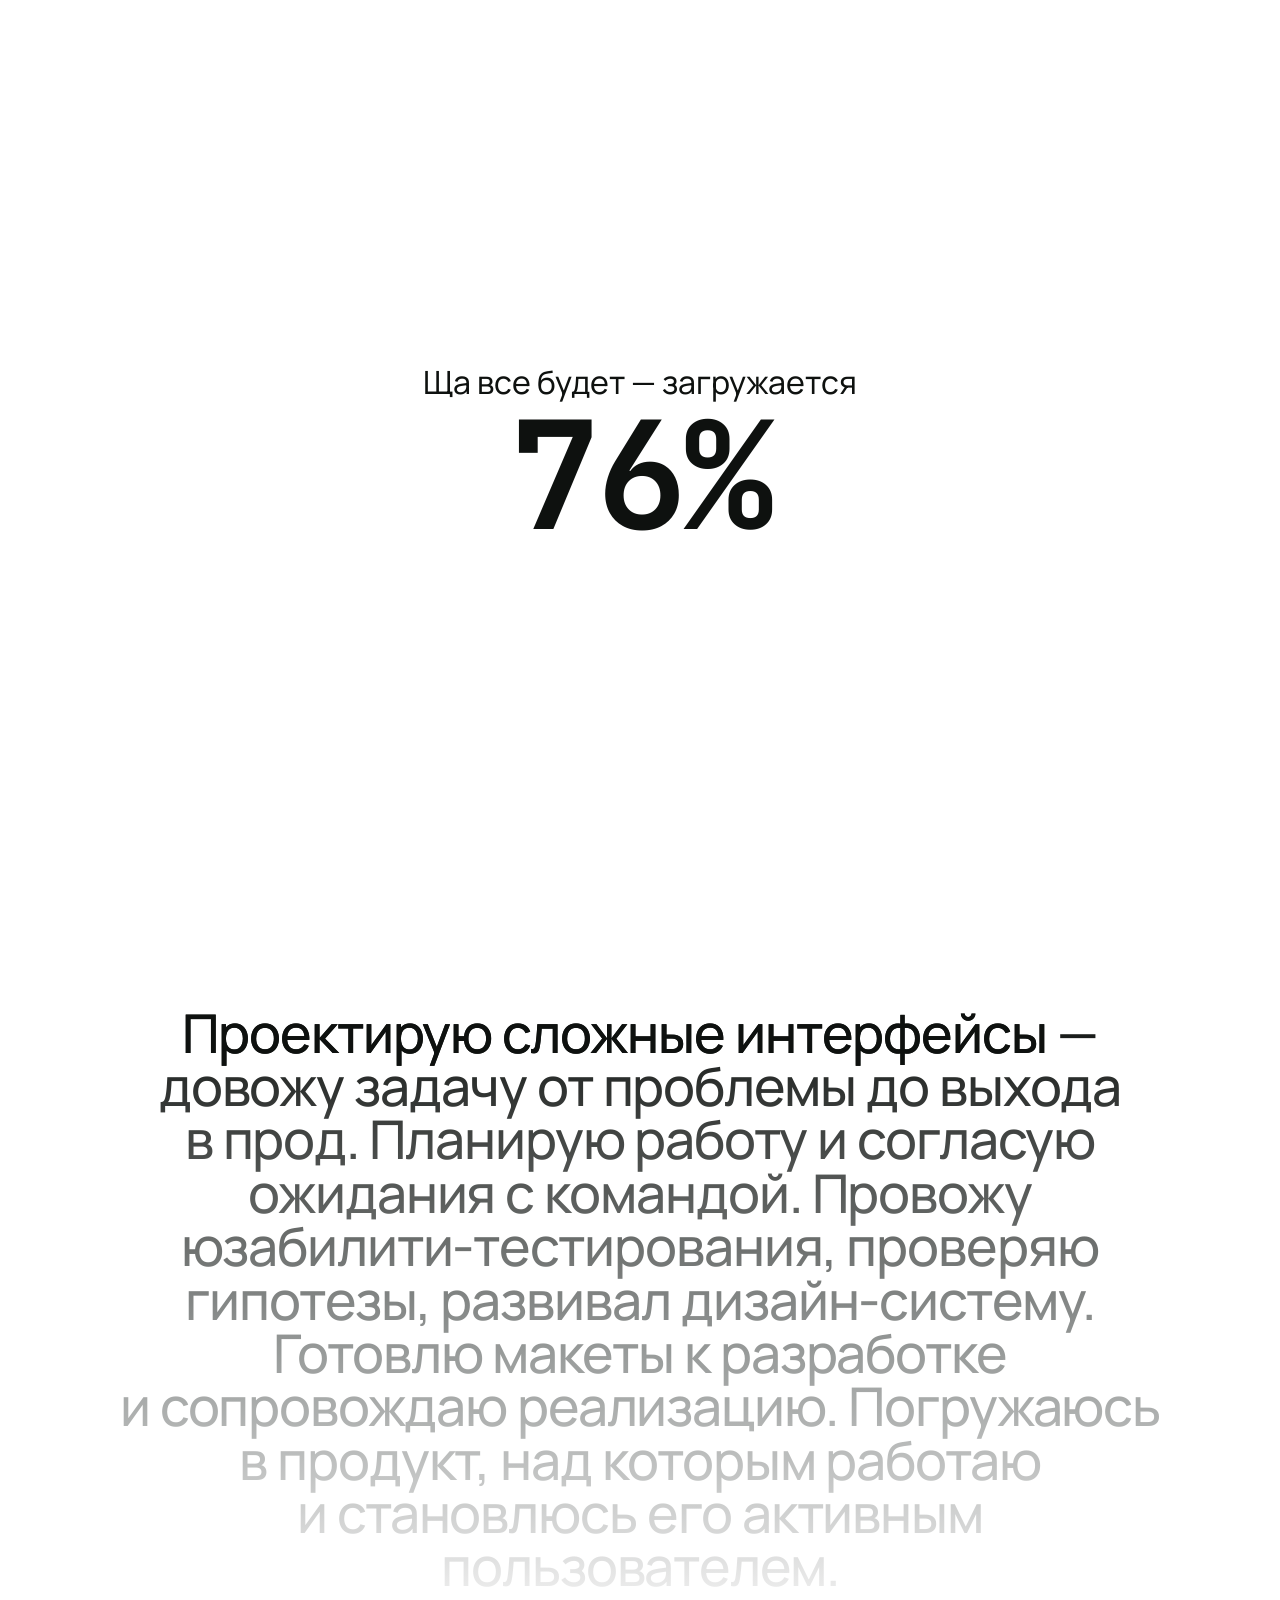
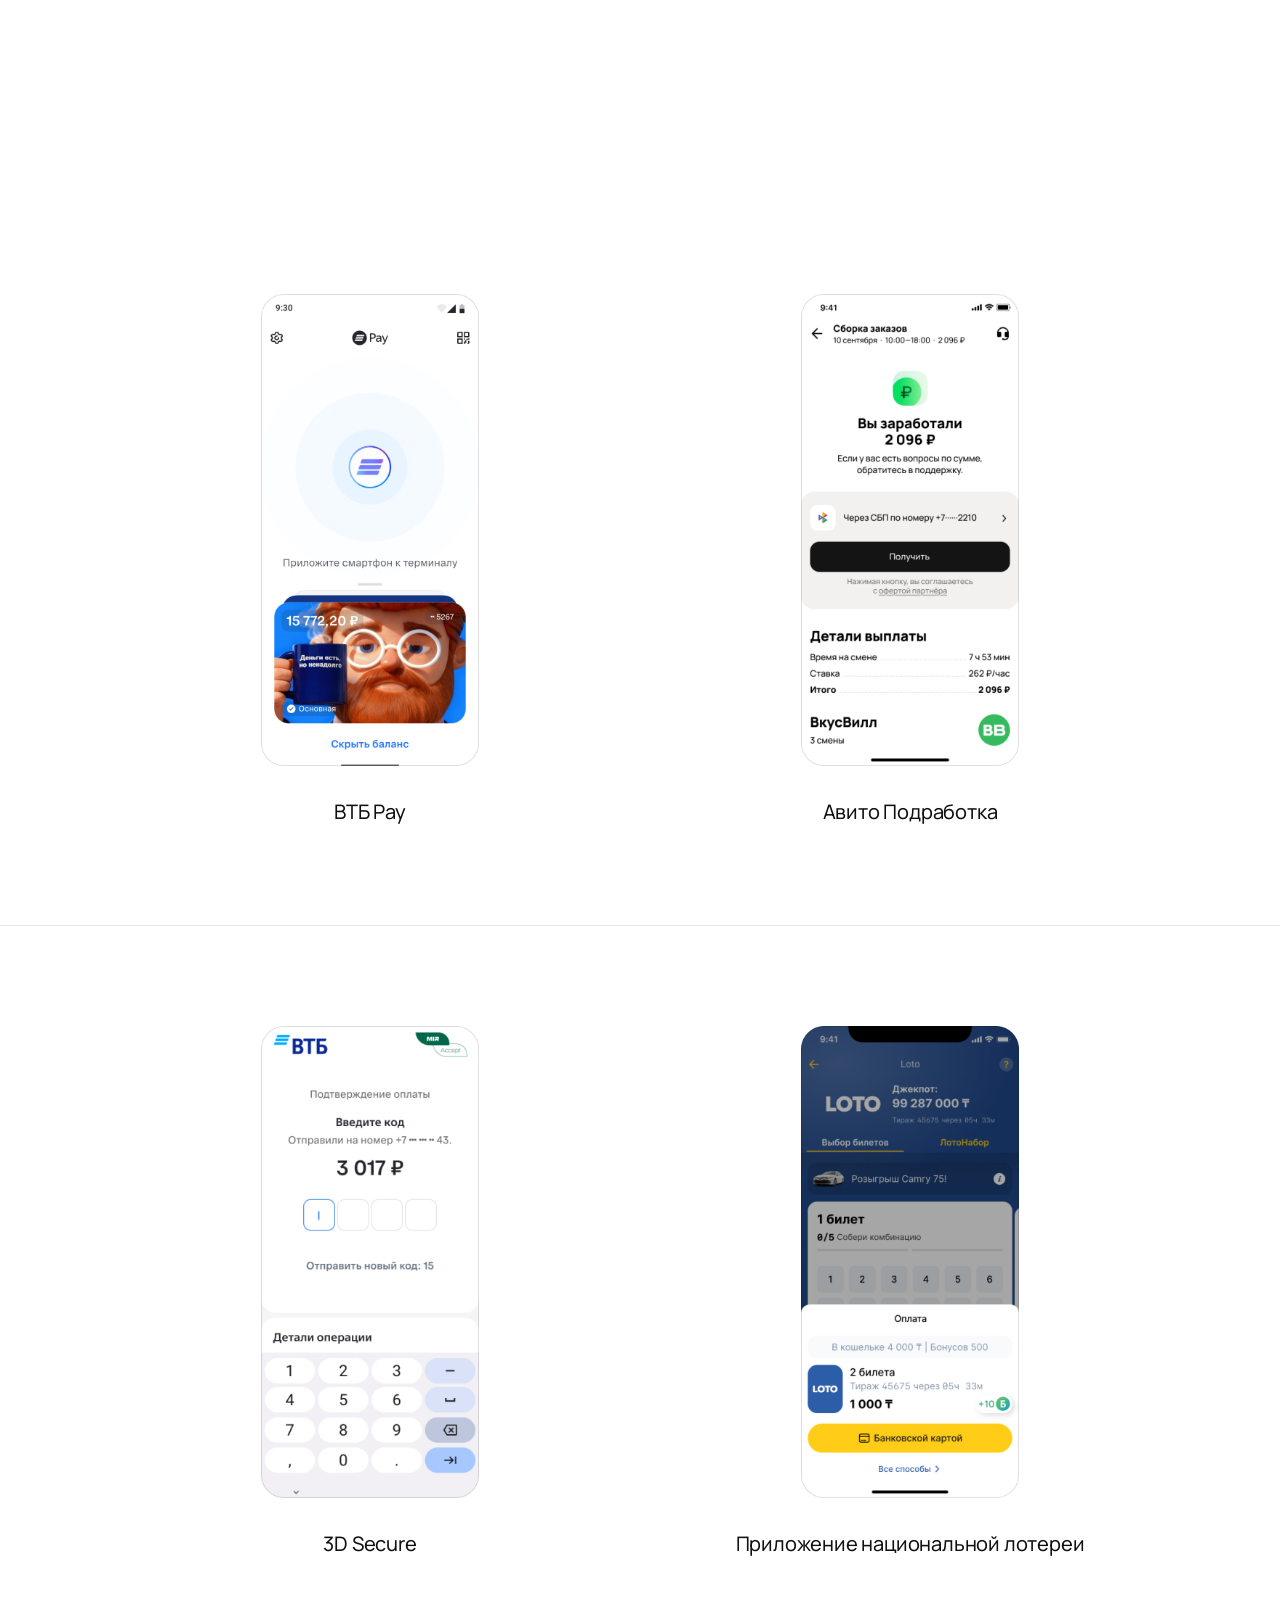
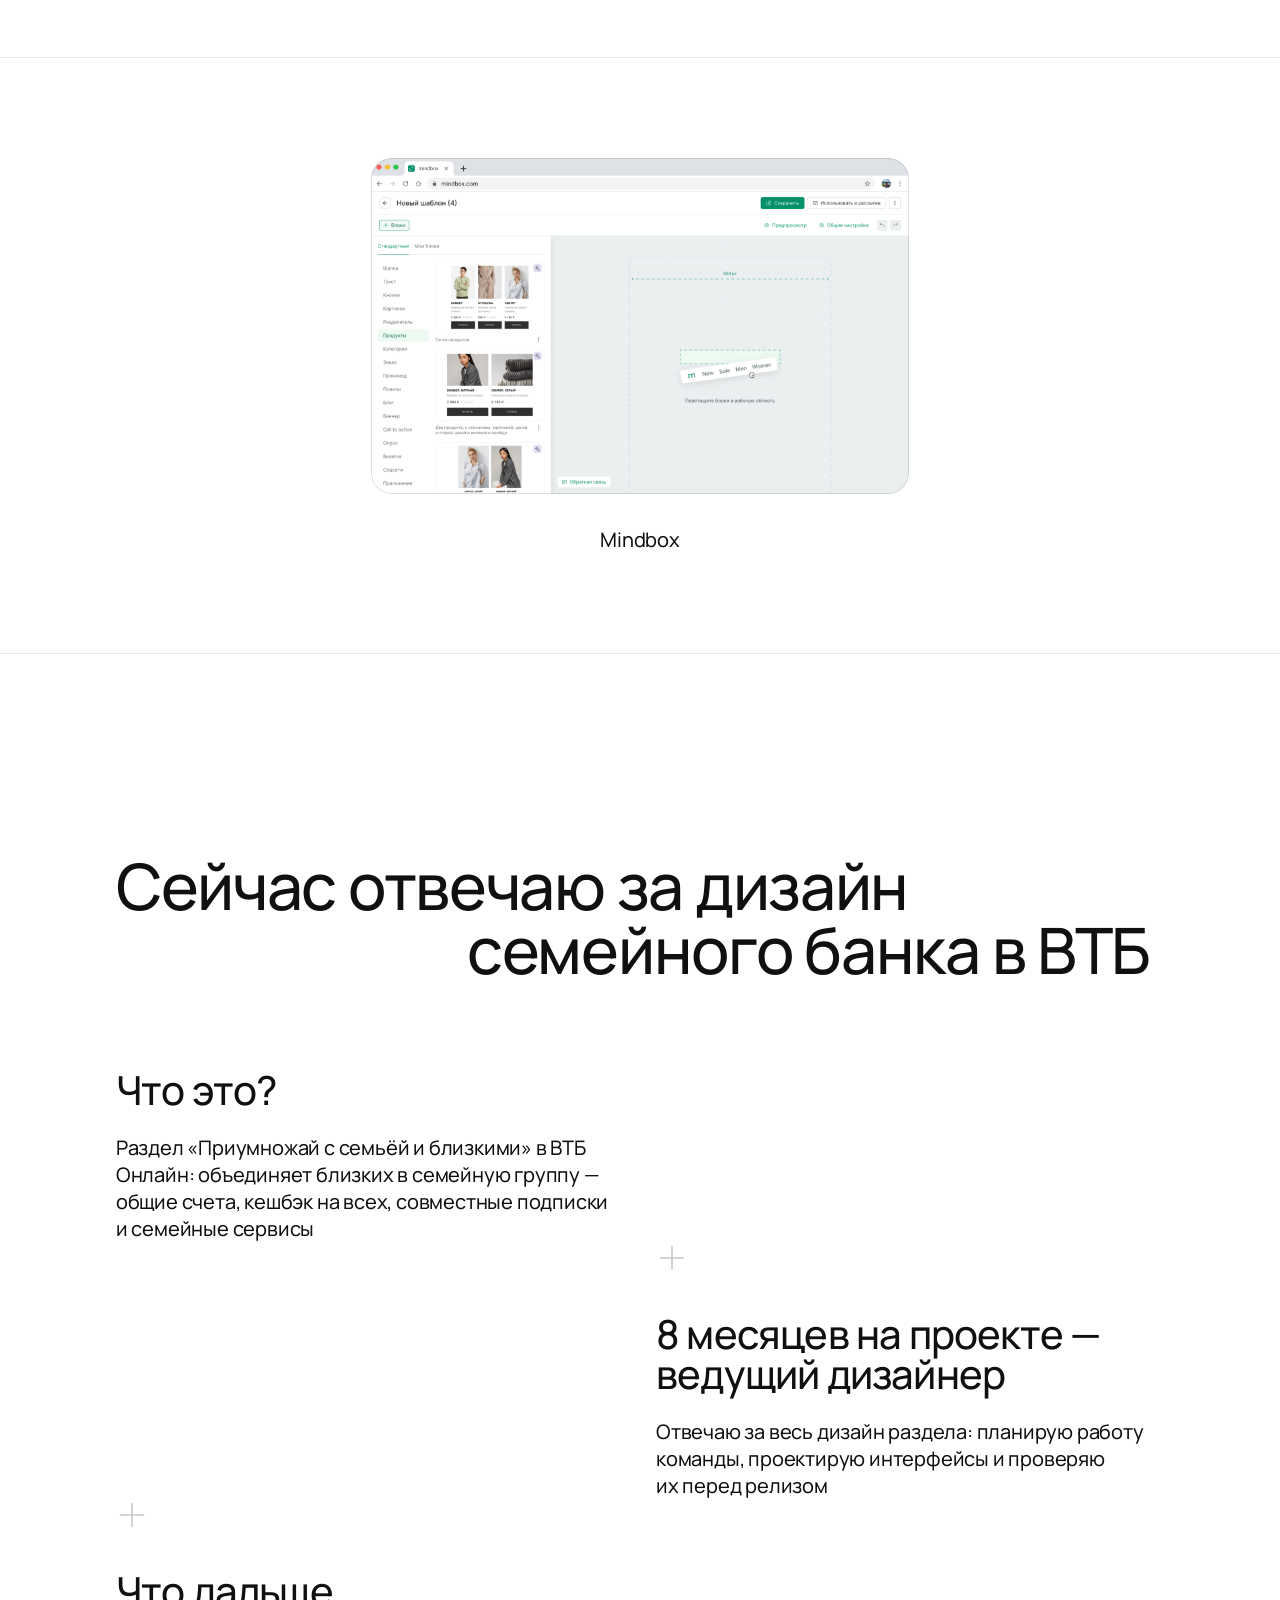
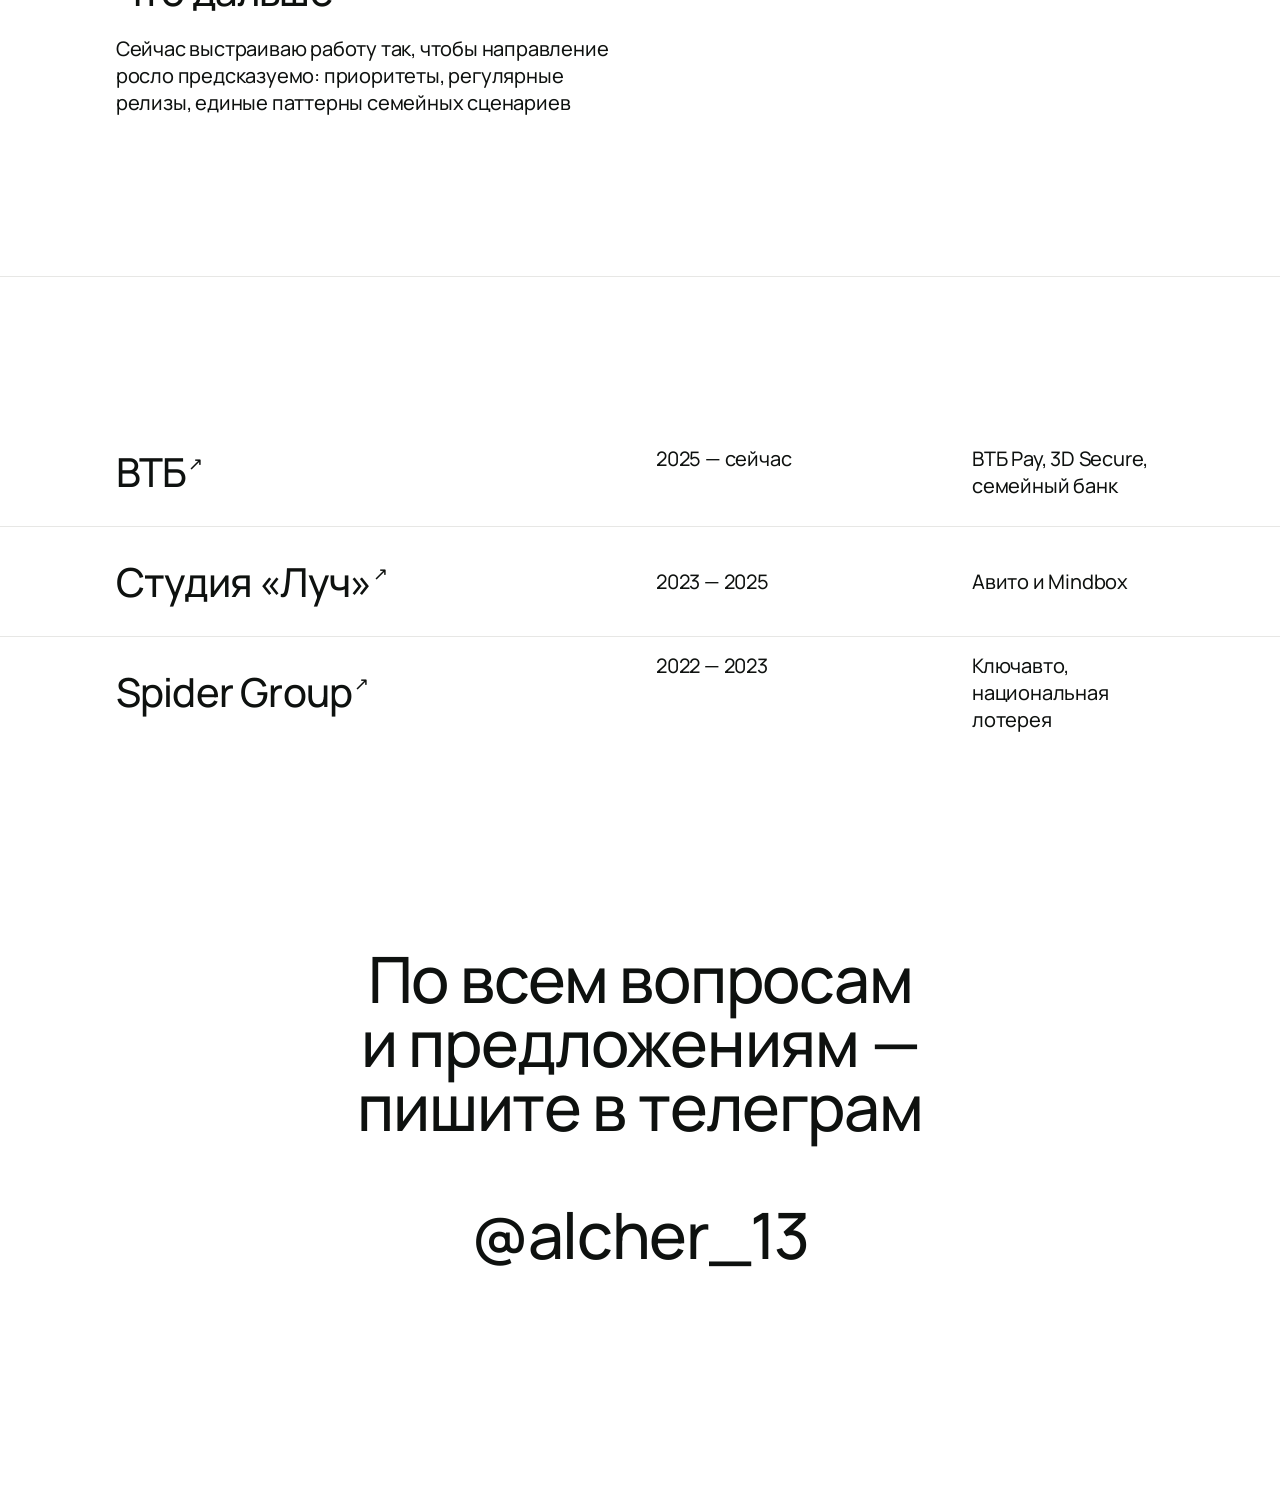
==== index.html @ ead13f0d "Update family banking role and calculate project tenure" ====
<!DOCTYPE html>
<html lang="ru">
<head>
  <meta charset="UTF-8" />
  <meta name="viewport" content="width=device-width, initial-scale=1.0" />
  <title>Alcher — Ya delayu dizajn</title>
  <meta name="description" content="Персональный сайт продуктового дизайнера" />
  <link rel="preconnect" href="https://fonts.googleapis.com" />
  <link rel="preconnect" href="https://fonts.gstatic.com" crossorigin />
  <link href="https://fonts.googleapis.com/css2?family=JetBrains+Mono:wght@700&family=Manrope:wght@400;500;700;800&display=swap" rel="stylesheet" />
  <link rel="stylesheet" href="css/styles.css" />
  <link rel="icon" href="favicon.ico" sizes="any" />
  <link rel="icon" type="image/png" sizes="32x32" href="img/favicon-32.png" />
  <link rel="apple-touch-icon" href="img/apple-touch-icon.png" />
  <!-- Yandex.Metrika counter -->
  <script type="text/javascript">
    (function(m,e,t,r,i,k,a){
        m[i]=m[i]||function(){(m[i].a=m[i].a||[]).push(arguments)};
        m[i].l=1*new Date();
        for (var j = 0; j < document.scripts.length; j++) {if (document.scripts[j].src === r) { return; }}
        k=e.createElement(t),a=e.getElementsByTagName(t)[0],k.async=1,k.src=r,a.parentNode.insertBefore(k,a)
    })(window, document,'script','https://mc.yandex.ru/metrika/tag.js?id=111831839', 'ym');

    ym(111831839, 'init', {ssr:true, webvisor:true, clickmap:true, referrer: document.referrer, url: location.href, accurateTrackBounce:true, trackLinks:true});
  </script>
  <!-- /Yandex.Metrika counter -->
</head>
<body>
  <noscript><div><img src="https://mc.yandex.ru/watch/111831839" style="position:absolute; left:-9999px;" alt="" /></div></noscript>
  <!-- Loading screen -->
  <div class="loader" id="loader" data-screen-label="Loader">
    <p class="loader__text">Ща все будет&nbsp;— загружается</p>
    <div class="loader__pct"><span id="pct">1</span>%</div>
  </div>

  <!-- Vertical grid lines (span the full page height) -->
  <div class="grid" aria-hidden="true">
    <span class="grid__line grid__line--left"></span>
    <span class="grid__line grid__line--center"></span>
    <span class="grid__line grid__line--center2"></span>
    <span class="grid__line grid__line--right"></span>
  </div>

  <main class="hero" data-screen-label="Hero">
    <!-- Header -->
    <header class="header reveal">
      <a class="logo" href="/" aria-label="Alcher"><img src="img/logo.svg" alt="Alcher" /></a>
      <nav class="nav" id="siteNav">
        <a class="nav__link" href="https://t.me/alcher_13" target="_blank" rel="noopener">Telegram<span class="nav__arrow">↗</span></a>
        <a class="nav__link" href="https://t.me/uxrefs" target="_blank" rel="noopener">tg-канал<span class="nav__arrow">↗</span></a>
        <a class="nav__link" href="https://www.linkedin.com/in/alex-cherkashin-13264a322/?lipi=urn%3Ali%3Apage%3Ad_flagship3_profile_view_base_contact_details%3B8n7CG3OTSFaOwglChkOGoA%3D%3D" target="_blank" rel="noopener">LinkedIn<span class="nav__arrow">↗</span></a>
      </nav>
      <button class="burger" id="burgerBtn" type="button" aria-label="Меню" aria-expanded="false" aria-controls="siteNav">
        <span></span>
        <span></span>
        <span></span>
      </button>
    </header>
    <span class="header__rule reveal" aria-hidden="true"></span>

    <!-- Bio -->
    <p class="bio reveal">Лёша, продуктовый дизайнер. 4&nbsp;года проектирую цифровые продукты. Сейчас&nbsp;— в&nbsp;ВТБ, до&nbsp;этого в&nbsp;студии «Луч» работал над&nbsp;продуктами Авито и&nbsp;Mindbox</p>

    <!-- Headline + photo as one centered stage -->
    <div class="stage">
      <h1 class="hero__title">Ya delayu<br />dizajn</h1>
      <div class="photo reveal">
        <img src="img/avatar.jpg" alt="Лёша, продуктовый дизайнер" />
      </div>
    </div>
  </main>

  <!-- About block -->
  <section class="about" data-screen-label="About">
    <p class="about__text">
      <span class="about__lead">Проектирую сложные интерфейсы&nbsp;</span><span class="about__fade">— довожу задачу от&nbsp;проблемы до&nbsp;выхода в&nbsp;прод. Планирую работу и&nbsp;согласую ожидания с&nbsp;командой. Провожу юзабилити-тестирования, проверяю гипотезы, развивал дизайн-систему. Готовлю макеты к&nbsp;разработке и&nbsp;сопровождаю реализацию. Погружаюсь в&nbsp;продукт, над&nbsp;которым работаю и&nbsp;становлюсь его активным пользователем.</span>
    </p>
  </section>

  <!-- Bottom horizontal rule (200px below the about text) -->
  <span class="page-rule reveal" aria-hidden="true"></span>

  <!-- Cases grid -->
  <section class="cases" data-screen-label="Cases">
    <div class="cases__row cases__row--two">
      <article class="case" data-case="vtb-pay" role="button" tabindex="0" aria-label="Открыть кейс ВТБ Pay">
        <div class="case__media"><img src="img/case-vtb-pay.png" alt="ВТБ Pay" /></div>
        <p class="case__caption">ВТБ Pay</p>
      </article>
      <article class="case" data-case="avito" role="button" tabindex="0" aria-label="Открыть кейс Авито Подработка">
        <div class="case__media"><img src="img/case-avito.png" alt="Авито Подработка" /></div>
        <p class="case__caption">Авито Подработка</p>
      </article>
    </div>
    <div class="cases__row cases__row--two">
      <article class="case" data-case="3dsecure" role="button" tabindex="0" aria-label="Открыть кейс 3D Secure">
        <div class="case__media"><img src="img/case-3dsecure.png" alt="3D Secure" /></div>
        <p class="case__caption">3D Secure</p>
      </article>
      <article class="case" data-case="loto" role="button" tabindex="0" aria-label="Открыть кейс Приложение национальной лотереи">
        <div class="case__media"><img src="img/case-loto.png" alt="Приложение национальной лотереи" /></div>
        <p class="case__caption">Приложение национальной лотереи</p>
      </article>
    </div>
    <div class="cases__row cases__row--one">
      <article class="case case--wide" data-case="mindbox" role="button" tabindex="0" aria-label="Открыть кейс Mindbox">
        <div class="case__media case__media--browser"><img src="img/case-mindbox.png" alt="Mindbox" /></div>
        <p class="case__caption">Mindbox</p>
      </article>
    </div>
  </section>

  <!-- Family bank block -->
  <section class="family" data-screen-label="Family">
    <h2 class="family__title">
      <span class="family__title-line">Сейчас отвечаю за&nbsp;дизайн</span>
      <span class="family__title-line family__title-line--indent">семейного банка в&nbsp;ВТБ</span>
    </h2>
    <div class="family__grid">
      <div class="family__item family__item--a">
        <h3 class="family__h">Что это?</h3>
        <p class="family__p">Раздел «Приумножай с&nbsp;семьёй и&nbsp;близкими» в&nbsp;ВТБ Онлайн: объединяет близких в&nbsp;семейную группу&nbsp;— общие счета, кешбэк на&nbsp;всех, совместные подписки и&nbsp;семейные сервисы</p>
      </div>
      <div class="family__item family__item--b">
        <span class="family__plus" aria-hidden="true">
          <svg width="32" height="32" viewBox="0 0 32 32" fill="none"><path d="M16 4.5V27.5M4.5 16H27.5" stroke="#C7C7C5" stroke-width="1.6" stroke-linecap="round" /></svg>
        </span>
        <h3 class="family__h"><span id="familyTenure">С&nbsp;апреля 2026 года на&nbsp;проекте</span>&nbsp;— ведущий дизайнер</h3>
        <p class="family__p">Отвечаю за&nbsp;весь дизайн раздела: планирую работу команды, проектирую интерфейсы и&nbsp;проверяю их&nbsp;перед релизом</p>
      </div>
      <div class="family__item family__item--c">
        <span class="family__plus" aria-hidden="true">
          <svg width="32" height="32" viewBox="0 0 32 32" fill="none"><path d="M16 4.5V27.5M4.5 16H27.5" stroke="#C7C7C5" stroke-width="1.6" stroke-linecap="round" /></svg>
        </span>
        <h3 class="family__h">Что дальше</h3>
        <p class="family__p">Сейчас выстраиваю работу так, чтобы направление росло предсказуемо: приоритеты, регулярные релизы, единые паттерны семейных сценариев</p>
      </div>
    </div>
  </section>

  <!-- Work history + contact -->
  <section class="final" data-screen-label="Contacts">
    <div class="work">
      <div class="work__row">
        <a class="work__name" href="https://www.vtb.ru/" target="_blank" rel="noopener">ВТБ<span class="work__arrow">↗</span></a>
        <div class="work__right">
          <span class="work__dates">2025&nbsp;— сейчас</span>
          <span class="work__desc">ВТБ Pay, 3D Secure, семейный банк</span>
        </div>
      </div>
      <div class="work__row">
        <a class="work__name" href="https://loo.ch/" target="_blank" rel="noopener">Студия «Луч»<span class="work__arrow">↗</span></a>
        <div class="work__right">
          <span class="work__dates">2023&nbsp;— 2025</span>
          <span class="work__desc">Авито и&nbsp;Mindbox</span>
        </div>
      </div>
      <div class="work__row">
        <a class="work__name" href="https://spider.ru/" target="_blank" rel="noopener">Spider Group<span class="work__arrow">↗</span></a>
        <div class="work__right">
          <span class="work__dates">2022&nbsp;— 2023</span>
          <span class="work__desc">Ключавто, национальная лотерея</span>
        </div>
      </div>
    </div>

    <div class="contact">
      <h2 class="contact__title">По&nbsp;всем вопросам и&nbsp;предложениям&nbsp;—<br />пишите в&nbsp;телеграм</h2>
      <a class="contact__handle" href="https://t.me/alcher_13" target="_blank" rel="noopener">@alcher_13</a>
    </div>
  </section>

  <!-- Case modal -->
  <div class="modal" id="caseModal" role="dialog" aria-modal="true" aria-hidden="true">
    <button class="modal__close" id="modalClose" type="button" aria-label="Закрыть">
      <svg width="34" height="34" viewBox="0 0 34 34" fill="none" aria-hidden="true">
        <path d="M5 5L29 29M29 5L5 29" stroke="currentColor" stroke-width="2.2" stroke-linecap="round" />
      </svg>
    </button>
    <div class="modal__center">
      <div class="modal__inner" id="modalInner">
        <div class="modal__media"><img id="modalImg" alt="" /></div>
        <div class="modal__text">
          <h2 class="modal__title" id="modalTitle"></h2>
          <div class="modal__body" id="modalBody"></div>
          <a class="modal__btn" id="modalBtn" href="https://www.behance.net/alexcherkashin1/projects" target="_blank" rel="noopener">Подробно<span class="modal__btn-arrow">↗</span></a>
        </div>
      </div>
    </div>
  </div>
  <script src="js/project-tenure.js"></script>
  <script>
    // Reveal the secondary elements 4 seconds after the headline is shown.
    // Driven with timers so it runs reliably in every renderer.
    (function () {
      var DELAY = 500;        // delay before the reveal sequence starts after the loader hides
      var FADE = 900;         // fade-in length for header / bio / photo
      var LINE_GROW = 1000;   // grid lines grow over 1s
      var fadeEls = Array.prototype.slice.call(document.querySelectorAll('.reveal'));
      var lineEls = Array.prototype.slice.call(document.querySelectorAll('.grid__line'));
      var reduce = window.matchMedia('(prefers-reduced-motion: reduce)').matches;

      function easeOut(p) { return 1 - (1 - p) * (1 - p); }

      function run(duration, onFrame) {
        var startTime = Date.now();
        var timer = setInterval(function () {
          var p = Math.min((Date.now() - startTime) / duration, 1);
          onFrame(easeOut(p));
          if (p >= 1) clearInterval(timer);
        }, 16);
      }

      function start() {
        if (reduce) {
          fadeEls.forEach(function (el) { el.style.opacity = '1'; });
          lineEls.forEach(function (el) { el.style.transform = 'scaleY(1)'; });
          return;
        }
        // Header / bio / photo fade in (incl. the horizontal header rule).
        run(FADE, function (e) {
          fadeEls.forEach(function (el) { el.style.opacity = e.toFixed(3); });
        });
        // Grid lines start growing only AFTER the horizontal header rule
        // has appeared, then extend from the top edge downward over 1s.
        setTimeout(function () {
          run(LINE_GROW, function (e) {
            lineEls.forEach(function (el) { el.style.transform = 'scaleY(' + e.toFixed(4) + ')'; });
          });
        }, FADE);
      }

      // ----- Loading screen: count 1 → 100, then reveal the page -----
      var LOAD_DURATION = 3800; // smooth, steady count from 1% to 100% (<= 4s)
      var loader = document.getElementById('loader');
      var pctEl = document.getElementById('pct');

      function finishLoading() {
        // Fade the loader out, reveal the headline smoothly, then kick off
        // the rest of the sequence.
        if (reduce) {
          loader.style.display = 'none';
          title.style.opacity = '1';
          title.style.transform = 'none';
          setTimeout(start, DELAY);
          return;
        }
        run(450, function (e) {
          loader.style.opacity = (1 - e).toFixed(3);
        });
        revealTitle();
        setTimeout(function () {
          loader.style.display = 'none';
          setTimeout(start, DELAY);
        }, 450);
      }

      // Smooth headline entrance: gentle fade + slight rise over ~1.2s.
      var title = document.querySelector('.hero__title');
      function revealTitle() {
        if (reduce) {
          title.style.opacity = '1';
          title.style.transform = 'none';
          return;
        }
        run(1200, function (e) {
          title.style.opacity = e.toFixed(3);
          title.style.transform = 'translateY(' + (20 * (1 - e)).toFixed(1) + 'px)';
        });
      }

      function runLoader() {
        var startTime = Date.now();
        var timer = setInterval(function () {
          var p = Math.min((Date.now() - startTime) / LOAD_DURATION, 1);
          var value = Math.max(1, Math.round(p * 100)); // linear → smooth, even pace
          pctEl.textContent = value;
          if (p >= 1) {
            clearInterval(timer);
            pctEl.textContent = 100;
            setTimeout(finishLoading, 250);
          }
        }, 16);
      }

      runLoader();

      // ----- Smooth inertial scrolling (mouse wheel) -----
      // The wheel is intercepted and the page glides to the target with an
      // ease-out, giving a heavy, fluid feel. Touch devices, pinch-zoom,
      // reduced-motion and the open case modal keep native behavior.
      (function () {
        var finePointer = window.matchMedia('(pointer: fine)').matches;
        if (reduce || !finePointer) return;

        var target = window.scrollY;
        var current = window.scrollY;
        var rafId = null;
        var EASE = 0.075; // lower = longer, smoother glide

        function maxScroll() {
          return document.documentElement.scrollHeight - window.innerHeight;
        }

        function glide() {
          current += (target - current) * EASE;
          if (Math.abs(target - current) < 0.5) {
            current = target;
            window.scrollTo(0, Math.round(current));
            rafId = null;
            return;
          }
          window.scrollTo(0, Math.round(current));
          rafId = requestAnimationFrame(glide);
        }

        window.addEventListener('wheel', function (e) {
          if (document.body.classList.contains('modal-open')) return; // modal scrolls natively
          if (e.ctrlKey) return; // pinch-zoom gesture
          e.preventDefault();
          var delta = e.deltaY;
          if (e.deltaMode === 1) delta *= 16;       // lines → px
          if (e.deltaMode === 2) delta *= window.innerHeight; // pages → px
          target = Math.min(Math.max(target + delta, 0), maxScroll());
          if (rafId === null) {
            current = window.scrollY;
            rafId = requestAnimationFrame(glide);
          }
        }, { passive: false });

        // Re-sync when the user scrolls another way (scrollbar, keys, touch)
        window.addEventListener('scroll', function () {
          if (rafId === null) {
            target = window.scrollY;
            current = window.scrollY;
          }
        }, { passive: true });
      })();

      // ----- Burger menu (mobile) -----
      var burgerBtn = document.getElementById('burgerBtn');
      var headerEl = document.querySelector('.header');
      if (burgerBtn && headerEl) {
        burgerBtn.addEventListener('click', function (e) {
          e.stopPropagation();
          var open = headerEl.classList.toggle('menu-open');
          burgerBtn.setAttribute('aria-expanded', open ? 'true' : 'false');
        });
        // close after tapping a link or anywhere outside the header
        Array.prototype.forEach.call(document.querySelectorAll('.nav__link'), function (link) {
          link.addEventListener('click', function () {
            headerEl.classList.remove('menu-open');
            burgerBtn.setAttribute('aria-expanded', 'false');
          });
        });
        document.addEventListener('click', function (e) {
          if (headerEl.classList.contains('menu-open') && !headerEl.contains(e.target)) {
            headerEl.classList.remove('menu-open');
            burgerBtn.setAttribute('aria-expanded', 'false');
          }
        });
      }

      // ----- Keep an exact 200px gap between the avatar and the about block -----
      var photo = document.querySelector('.photo');
      var about = document.querySelector('.about');
      var centerLine = document.querySelector('.grid__line--center');
      var centerLine2 = document.querySelector('.grid__line--center2');
      var mindboxRow = document.querySelector('.cases__row--one');
      var familyBlock = document.querySelector('.family');

      function syncCenterLine() {
        // The center divider splits the two-column rows, then STOPS at the
        // Mindbox row and RESUMES below it — but only through the family block.
        // It ends at the top of the work list (the family block's bottom line).
        if (!mindboxRow) return;
        var rect = mindboxRow.getBoundingClientRect();
        var rowTop = rect.top + window.scrollY;
        var rowBottom = rect.bottom + window.scrollY;
        if (centerLine) {
          centerLine.style.bottom = 'auto';
          centerLine.style.height = Math.max(0, rowTop - 100) + 'px';
        }
        if (centerLine2 && familyBlock) {
          var famBottom = familyBlock.getBoundingClientRect().bottom + window.scrollY;
          centerLine2.style.top = rowBottom + 'px';
          centerLine2.style.bottom = 'auto';
          centerLine2.style.height = Math.max(0, famBottom - rowBottom) + 'px';
        }
      }

      function syncAboutGap() {
        if (!photo || !about) return;
        about.style.marginTop = '0px';
        // Mobile: the hero is a natural flow column (photo → title → bio),
        // the avatar no longer hangs below the headline — keep natural flow.
        if (window.matchMedia('(max-width: 768px)').matches) {
          syncCenterLine();
          return;
        }
        var avatarBottom = photo.getBoundingClientRect().bottom + window.scrollY;
        var aboutTop = about.getBoundingClientRect().top + window.scrollY;
        var shift = (avatarBottom + 200) - aboutTop;
        about.style.marginTop = shift + 'px';
        syncCenterLine();
      }
      window.addEventListener('load', syncAboutGap);
      window.addEventListener('resize', syncAboutGap);
      syncAboutGap();

      // ----- About text: fade in from transparency with a top→bottom wipe,
      // triggered when the user scrolls it into view -----
      var aboutText = document.querySelector('.about__text');
      if (aboutText && !reduce) {
        // initial hidden state
        var FEATHER = 'linear-gradient(to bottom, #000 70%, transparent 100%)';
        aboutText.style.opacity = '0';
        aboutText.style.webkitMaskImage = FEATHER;
        aboutText.style.maskImage = FEATHER;
        aboutText.style.webkitMaskRepeat = 'no-repeat';
        aboutText.style.maskRepeat = 'no-repeat';
        aboutText.style.webkitMaskPosition = 'top';
        aboutText.style.maskPosition = 'top';
        aboutText.style.webkitMaskSize = '100% 0%';
        aboutText.style.maskSize = '100% 0%';

        var aboutRevealed = false;
        function revealAbout() {
          if (aboutRevealed) return;
          aboutRevealed = true;
          run(1200, function (e) {
            aboutText.style.opacity = e.toFixed(3);
            var size = (e * 220).toFixed(1); // 0% → 220% : wipe top → bottom
            aboutText.style.webkitMaskSize = '100% ' + size + '%';
            aboutText.style.maskSize = '100% ' + size + '%';
          });
          // remove the mask once fully revealed so nothing stays clipped
          setTimeout(function () {
            aboutText.style.webkitMaskImage = 'none';
            aboutText.style.maskImage = 'none';
          }, 1300);
        }

        // Trigger when the text scrolls into view. A scroll listener + rect
        // check is used (rather than IntersectionObserver) so it fires
        // reliably in every rendering environment.
        function checkAbout() {
          if (aboutRevealed) return;
          var top = aboutText.getBoundingClientRect().top;
          if (top < window.innerHeight * 0.82) {
            revealAbout();
            window.removeEventListener('scroll', checkAbout);
          }
        }
        window.addEventListener('scroll', checkAbout, { passive: true });
        window.addEventListener('resize', checkAbout);
        checkAbout(); // in case it's already in view on load
      }

      // ----- Avatar parallax: drifts gently toward the cursor (max 8px) -----
      if (photo && !reduce) {
        var MAX = 8;
        window.addEventListener('mousemove', function (e) {
          var nx = e.clientX / window.innerWidth - 0.5;   // -0.5 … 0.5
          var ny = e.clientY / window.innerHeight - 0.5;
          photo.style.transform =
            'translate(' + (nx * 2 * MAX).toFixed(1) + 'px, ' + (ny * 2 * MAX).toFixed(1) + 'px)';
        });
        document.addEventListener('mouseleave', function () {
          photo.style.transform = 'translate(0, 0)';
        });
      }

      // ----- Case modal -----
      var CASES = {
        'vtb-pay': {
          img: 'img/case-vtb-pay.png',
          alt: 'ВТБ Pay',
          layout: 'media-left',
          href: 'case-vtb-pay.html',
          title: 'ВТБ Pay\u00A0— оплата смартфоном',
          body: [
            'Единственный дизайнер продукта. За\u00A0год спроектировал десяток платёжных сценариев, среди них оплата со\u00A0счёта другого банка и\u00A0массовая токенизация карт.',
            'За\u00A0время работы продукт заметно вырос. Я\u00A0отвечал за\u00A0то, чтобы сценарии оставались понятными, а\u00A0лишних шагов становилось меньше'
          ]
        },
        'avito': {
          img: 'img/case-avito.png',
          alt: 'Авито Подработка',
          layout: 'media-right',
          href: 'case-avito.html',
          title: 'Авито Подработка\u00A0— сервис подработки',
          body: [
            'Был единственным дизайнером от\u00A0студии «Луч», полностью интегрированным в\u00A0команду Авито. Отвечал за\u00A0флоу верификации пользователей (KYC) и\u00A0карточку смены\u00A0— от\u00A0выхода на\u00A0смену до\u00A0выплаты.',
            'Помогал собрать и\u00A0запустить новый сервис с\u00A0нуля. В\u00A0условиях быстрого запуска наладил ревью готовых интерфейсов и\u00A0планирование задач.'
          ]
        },
        '3dsecure': {
          img: 'img/case-3dsecure.png',
          alt: '3D Secure',
          layout: 'media-left',
          href: 'case-3dsecure.html',
          title: '3D Secure\u00A0— подтверждение оплаты',
          body: [
            'Полный редизайн страницы подтверждения платежа\u00A0— клиенты ВТБ видят её при\u00A0оплате картой в\u00A0интернете.',
            'Дизайн в\u00A0задачу не\u00A0входил: команда вела техническую доработку, а\u00A0по\u00A0странице копились жалобы. Предложил переработать её сам\u00A0— и\u00A0довёл редизайн до\u00A0прода.'
          ]
        },
        'loto': {
          img: 'img/case-loto.png',
          alt: 'Приложение национальной лотереи',
          layout: 'media-right',
          href: 'case-loto.html',
          title: 'Приложение национальной лотереи\u00A0— iOS и\u00A0Android',
          body: [
            'UX/UI-дизайнер мобильного приложения. Спроектировал ключевые пользовательские флоу: покупку билетов, оплату, кошелёк с\u00A0пополнением и\u00A0выводом, заполнение документов для\u00A0верификации.',
            'Собрал UI-кит и\u00A0развёл поведение элементов под\u00A0iOS и\u00A0Android'
          ]
        },
        'mindbox': {
          img: 'img/case-mindbox.png',
          alt: 'Mindbox',
          layout: 'stacked',
          href: 'case-mindbox.html',
          title: 'Mindbox\u00A0— инструменты для\u00A0маркетинга',
          body: [
            'Продуктовый дизайнер B2B-инструментов платформы. Проектировал сложные интерфейсы настроек, вёл юзабилити-тесты, развивал дизайн-систему.',
            'Перенёс настройку рекламных интеграций в\u00A0единое место\u00A0— обращения в\u00A0поддержку по\u00A0теме упали на\u00A020% за\u00A0первый месяц.'
          ]
        }
      };

      var modal = document.getElementById('caseModal');
      var modalInner = document.getElementById('modalInner');
      var modalImg = document.getElementById('modalImg');
      var modalTitle = document.getElementById('modalTitle');
      var modalBody = document.getElementById('modalBody');
      var modalBtn = document.getElementById('modalBtn');
      var BEHANCE = 'https://www.behance.net/alexcherkashin1/projects';
      var lastFocused = null;

      function openCase(key) {
        var data = CASES[key];
        if (!data) return;
        lastFocused = document.activeElement;
        modalImg.src = data.img;
        modalImg.alt = data.alt;
        modalTitle.textContent = data.title;
        // «Подробно» → внутренняя страница кейса, если она есть; иначе Behance
        if (data.href) {
          modalBtn.href = data.href;
          modalBtn.removeAttribute('target');
          modalBtn.removeAttribute('rel');
        } else {
          modalBtn.href = BEHANCE;
          modalBtn.setAttribute('target', '_blank');
          modalBtn.setAttribute('rel', 'noopener');
        }
        modalBody.innerHTML = '';
        data.body.forEach(function (para) {
          var p = document.createElement('p');
          p.textContent = para;
          modalBody.appendChild(p);
        });
        modal.classList.remove('modal--media-left', 'modal--media-right', 'modal--stacked');
        modal.classList.add('modal--' + data.layout);
        document.body.classList.add('modal-open');
        modal.classList.add('is-open');
        modal.setAttribute('aria-hidden', 'false');
        document.getElementById('modalClose').focus();
      }

      function closeCase() {
        modal.classList.remove('is-open');
        modal.setAttribute('aria-hidden', 'true');
        document.body.classList.remove('modal-open');
        if (lastFocused && lastFocused.focus) lastFocused.focus();
      }

      Array.prototype.forEach.call(document.querySelectorAll('.case'), function (el) {
        el.addEventListener('click', function () {
          openCase(el.getAttribute('data-case'));
        });
        el.addEventListener('keydown', function (e) {
          if (e.key === 'Enter' || e.key === ' ') {
            e.preventDefault();
            openCase(el.getAttribute('data-case'));
          }
        });
      });

      document.getElementById('modalClose').addEventListener('click', closeCase);
      modal.addEventListener('click', function (e) {
        // click on the dimmed backdrop (not the content) closes
        if (e.target === modal) closeCase();
      });
      document.addEventListener('keydown', function (e) {
        if (e.key === 'Escape' && modal.classList.contains('is-open')) closeCase();
      });
    })();
  </script>
</body>
</html>
---- css/styles.css ----
/* ----- Reset ----- */
*,
*::before,
*::after {
  margin: 0;
  padding: 0;
  box-sizing: border-box;
}

html {
  height: 100%;
}

body {
  min-height: 100%;
}

:root {
  /* Side margin: 150px on a 1920 screen, shrinks proportionally, never below 32px */
  --pad: clamp(32px, 7.8vw, 150px);
  /* Header height — the horizontal rule and grid lines hang from it */
  --header-h: 100px;
}

body {
  font-family: "Manrope", -apple-system, BlinkMacSystemFont, "Segoe UI", sans-serif;
  background-color: #ffffff;
  color: #0E110F;
  position: relative;
  -webkit-font-smoothing: antialiased;
  text-rendering: optimizeLegibility;
}

a {
  color: inherit;
  text-decoration: none;
}

/* ----- Loading screen ----- */
.loader {
  position: fixed;
  inset: 0;
  z-index: 1000;
  background-color: #ffffff;
  display: flex;
  flex-direction: column;
  align-items: center;
  justify-content: center;
  gap: 6px;
}

.loader__text {
  color: #0E110F;
  font-family: "TT Firs Neue Variable", "Manrope", sans-serif;
  font-weight: 450;
  font-style: normal;
  font-size: 32px;
  line-height: normal;
}

.loader__pct {
  color: #0E110F;
  text-align: center;
  font-family: "JetBrains Mono", monospace;
  font-weight: 700;
  font-style: normal;
  font-size: min(150px, 20vw, 24vh);
  line-height: 0.8667;       /* = 130/150 */
  letter-spacing: -0.02em;   /* = -3px at 150px */
}

/* ----- Hero block: full screen ----- */
.hero {
  position: relative;
  min-height: 100vh;
  min-height: 100dvh;
  overflow: hidden;
  display: flex;
  align-items: center;
  justify-content: center;
}

/* ----- Stage: headline + photo, centered as one unit ----- */
.stage {
  position: relative;
  display: inline-block;
  z-index: 2;
}

/* ----- Headline ----- */
/* 150px on desktop (>=1280w & tall enough); scales down by width AND height
   so it never collides with the bio on smaller viewports. */
.hero__title {
  font-weight: 700;
  font-style: normal;
  font-size: min(150px, 11.72vw, 22vh);
  line-height: 0.8667;        /* = 130/150 */
  letter-spacing: -0.02em;    /* = -3px at 150px */
  text-align: center;
  opacity: 0;                 /* animated in by JS when the loader finishes */
  will-change: opacity, transform;
}

/* ----- Grid lines ----- */
.grid {
  position: absolute;
  top: 0;
  left: 0;
  right: 0;
  bottom: 0;
  z-index: 1;
  pointer-events: none;
}

.grid__line {
  position: absolute;
  top: var(--header-h);
  bottom: 0;
  width: 1px;
  background-color: #E7E7E5;
  transform: scaleY(0);
  transform-origin: top center;
}

.grid__line--left {
  left: var(--pad);
}

.grid__line--center {
  left: 50%;
}

.grid__line--center2 {
  left: 50%;
}

.grid__line--right {
  right: var(--pad);
}

/* ----- Header ----- */
.header {
  position: absolute;
  top: 0;
  left: 0;
  right: 0;
  z-index: 3;
  height: var(--header-h);
  display: flex;
  align-items: center;
  justify-content: space-between;
  gap: 24px;
  padding: 0 calc(var(--pad) + 20px);
}

.logo {
  display: inline-flex;
  align-items: center;
}

.logo img {
  display: block;
  height: 26px;
  width: auto;
}

.nav {
  display: flex;
  align-items: center;
  gap: clamp(20px, 2.1vw, 40px);
}

.nav__link {
  font-family: "TT Firs Neue Variable", "Manrope", sans-serif;
  font-weight: 450;
  font-style: normal;
  font-size: 20px;
  line-height: normal;
  letter-spacing: -0.2px;
  white-space: nowrap;
  display: inline-flex;
  align-items: flex-start;
  gap: 2px;
  transition: opacity 0.2s ease;
}

.nav__link:hover .nav__arrow {
  transform: translate(4px, -4px);
}

.nav__arrow {
  font-size: 15px;
  line-height: 1;
  font-weight: 500;
  position: relative;
  top: 1px;
  transition: transform 0.2s ease;
}

/* ----- Burger button (hidden on desktop) ----- */
.burger {
  display: none;
  flex-direction: column;
  justify-content: center;
  align-items: center;
  gap: 5px;
  width: 44px;
  height: 44px;
  padding: 0;
  border: none;
  background: transparent;
  cursor: pointer;
}

.burger span {
  display: block;
  width: 22px;
  height: 2px;
  background-color: #0E110F;
  transition: transform 0.25s ease, opacity 0.2s ease;
}

.header.menu-open .burger span:nth-child(1) {
  transform: translateY(7px) rotate(45deg);
}

.header.menu-open .burger span:nth-child(2) {
  opacity: 0;
}

.header.menu-open .burger span:nth-child(3) {
  transform: translateY(-7px) rotate(-45deg);
}

.header__rule {
  position: absolute;
  top: var(--header-h);
  left: 0;
  right: 0;
  height: 1px;
  background-color: #E7E7E5;
  z-index: 1;
}

/* ----- Bottom page rule (200px below the about text) ----- */
.page-rule {
  display: block;
  width: 100%;
  height: 1px;
  background-color: #E7E7E5;
  position: relative;
  z-index: 2;
}

/* ----- Bio ----- */
.bio {
  position: absolute;
  top: clamp(150px, 23vh, 252px);
  left: calc(var(--pad) + 16px);
  z-index: 3;
  width: 546px;
  max-width: calc(100vw - var(--pad) * 2 - 16px);
  color: #0E110F;
  font-family: "TT Firs Neue Variable", "Manrope", sans-serif;
  font-weight: 450;
  font-style: normal;
  font-size: 20px;
  line-height: normal;
  letter-spacing: -0.2px;
}

/* ----- Photo: anchored to the headline's bottom-right ----- */
.photo {
  position: absolute;
  z-index: 2;
  right: clamp(-37px, -2.9vw, -20px);
  bottom: clamp(-200px, -15.6vw, -120px);
  width: clamp(120px, 14.4vw, 184px);
}

.photo img {
  display: block;
  width: 100%;
  height: auto;
  border-radius: 40px;
}

/* Smooth easing for the cursor-driven parallax drift */
.photo {
  transition: transform 0.45s cubic-bezier(0.22, 1, 0.36, 1);
}

/* ----- Reveal (driven by JS after 4s) ----- */
.reveal {
  opacity: 0;
  will-change: opacity;
}

/* ----- About block ----- */
.about {
  position: relative;
  z-index: 2;
  display: flex;
  justify-content: center;
  padding: 0 var(--pad) 200px;
  /* exact 200px gap from the avatar is maintained via JS */
}

.about__text {
  width: 1580px;
  max-width: 100%;
  margin: 0;
  text-align: center;
  font-family: "TT Firs Neue Variable", "Manrope", sans-serif;
  font-weight: 500;
  font-style: normal;
  font-size: clamp(34px, 4.17vw, 64px);
  line-height: 1; /* 100% */
  letter-spacing: -0.02em; /* = -1.28px at 64px */
  text-wrap: balance;
  /* Gradient spans the WHOLE block top→bottom, clipped to the text */
  background: linear-gradient(180deg, #0E110F 0%, #9A9D9C 60%, #ECECEC 100%);
  -webkit-background-clip: text;
  background-clip: text;
  -webkit-text-fill-color: transparent;
  color: transparent;
}

/* Lead stays solid dark, overriding the gradient */
.about__lead {
  -webkit-text-fill-color: #0E110F;
  color: #0E110F;
}

/* ----- Cases grid ----- */
.cases {
  position: relative;
  z-index: 2;
}

.cases__row {
  border-bottom: 1px solid #E7E7E5; /* full-bleed horizontal divider */
}

.cases__row--two {
  display: grid;
  grid-template-columns: 1fr 1fr;
  padding: 0 var(--pad); /* align columns to the left/center/right lines */
}

.case {
  display: flex;
  flex-direction: column;
  align-items: center;
  padding: 100px 24px; /* 100px top → image, caption → 100px bottom */
  gap: 32px;           /* image → caption */
}

.case__media img {
  display: block;
  width: clamp(200px, 17vw, 326px);
  height: auto;
}

.case--wide {
  padding: 100px var(--pad);
}

.case__media--browser img {
  width: clamp(420px, 42vw, 806px);
}

.case__caption {
  margin: 0;
  text-align: center;
  color: #0E110F;
  font-family: "TT Firs Neue Variable", "Manrope", sans-serif;
  font-weight: 450;
  font-style: normal;
  font-size: 20px;
  line-height: normal;
  letter-spacing: -0.2px;
}

/* clickable cases */
.case {
  cursor: pointer;
}

.case__media img {
  transition: transform 0.4s cubic-bezier(0.22, 1, 0.36, 1);
}

.case:hover .case__media img,
.case:focus-visible .case__media img {
  transform: translateY(-8px);
}

.case:focus-visible {
  outline: none;
}

/* ----- Case modal ----- */
.modal {
  position: fixed;
  inset: 0;
  z-index: 2000;
  background-color: #2A2A2A;
  overflow-y: auto;
  opacity: 0;
  visibility: hidden;
  transition: opacity 0.4s ease, visibility 0s linear 0.4s;
}

.modal.is-open {
  opacity: 1;
  visibility: visible;
  transition: opacity 0.4s ease;
}

.modal__center {
  min-height: 100%;
  box-sizing: border-box;
  display: flex;
  align-items: center;
  justify-content: center;
  padding: 96px clamp(40px, 6vw, 120px);
}

.modal__close {
  position: fixed;
  top: 44px;
  right: clamp(28px, 4vw, 64px);
  z-index: 2;
  width: 44px;
  height: 44px;
  display: flex;
  align-items: center;
  justify-content: center;
  padding: 0;
  border: none;
  background: transparent;
  color: #ffffff;
  cursor: pointer;
  opacity: 0.85;
  transition: opacity 0.2s ease, transform 0.2s ease;
}

.modal__close:hover {
  opacity: 1;
  transform: rotate(90deg);
}

.modal__inner {
  display: flex;
  align-items: center;
  justify-content: center;
  gap: clamp(48px, 7vw, 130px);
  /* subtle entrance */
  transform: translateY(16px);
  opacity: 0;
  transition: transform 0.5s cubic-bezier(0.22, 1, 0.36, 1) 0.05s, opacity 0.5s ease 0.05s;
}

.modal.is-open .modal__inner {
  transform: translateY(0);
  opacity: 1;
}

.modal__media {
  flex: 0 0 auto;
  display: flex;
  justify-content: center;
}

.modal__media img {
  display: block;
  width: clamp(260px, 19vw, 360px);
  height: auto;
}

.modal__text {
  flex: 0 1 580px;
  max-width: 580px;
}

.modal__title {
  margin: 0 0 28px;
  color: #ffffff;
  font-family: "TT Firs Neue Variable", "Manrope", sans-serif;
  font-weight: 500;
  font-size: 40px;
  line-height: 100%;
  letter-spacing: -0.8px;
  text-wrap: balance;
}

.modal__body {
  color: #ffffff;
  font-family: "TT Firs Neue Variable", "Manrope", sans-serif;
  font-weight: 450;
  font-size: 20px;
  line-height: normal;
  letter-spacing: -0.2px;
}

.modal__body p {
  margin: 0 0 20px;
}

.modal__body p:last-child {
  margin-bottom: 0;
}

.modal__btn {
  display: inline-flex;
  align-items: center;
  gap: 6px;
  margin-top: 44px;
  padding: 20px 36px;
  border-radius: 100px;
  background-color: #ffffff;
  color: #0E110F;
  font-family: "TT Firs Neue Variable", "Manrope", sans-serif;
  font-weight: 500;
  font-size: 20px;
  letter-spacing: -0.2px;
  transition: transform 0.25s cubic-bezier(0.22, 1, 0.36, 1);
}

.modal__btn:hover {
  transform: translateY(-3px);
}

.modal__btn-arrow {
  font-size: 16px;
  position: relative;
  top: 1px;
  transition: transform 0.25s ease;
}

.modal__btn:hover .modal__btn-arrow {
  transform: translate(3px, -3px);
}

/* layout variants */
.modal--media-right .modal__inner {
  flex-direction: row-reverse;
}

.modal--stacked .modal__inner {
  flex-direction: column;
  text-align: center;
  gap: 56px;
}

.modal--stacked .modal__media img {
  width: clamp(480px, 33vw, 640px);
}

.modal--stacked .modal__text {
  flex: 0 1 auto;
  max-width: 760px;
}

.modal--stacked .modal__title {
  margin-bottom: 24px;
}

.modal--stacked .modal__btn {
  margin-top: 40px;
}

body.modal-open {
  overflow: hidden;
}

/* ----- Family bank block ----- */
.family {
  position: relative;
  z-index: 2;
  padding: 200px var(--pad) 160px; /* 200px from the top divider to the title */
  border-bottom: 1px solid #E7E7E5; /* closing horizontal line */
}

/* center divider — resumes below the Mindbox row via .grid__line--center2 */
.family__title {
  margin: 0 0 88px;
  padding-left: 16px;
  color: #0E110F;
  font-family: "TT Firs Neue Variable", "Manrope", sans-serif;
  font-weight: 500;
  font-size: 64px;
  line-height: 100%;
  letter-spacing: -1.28px;
}

.family__title-line {
  display: block;
}

.family__title-line--indent {
  padding-left: 33%;
}

.family__grid {
  display: grid;
  grid-template-columns: 1fr 1fr;
}

.family__item {
  padding-left: 16px;
  min-width: 0; /* let grid columns shrink the text instead of overflowing */
}

.family__item--a {
  grid-column: 1;
  grid-row: 1;
}

.family__item--b {
  grid-column: 2;
  grid-row: 2;
}

.family__item--c {
  grid-column: 1;
  grid-row: 3;
}

.family__plus {
  display: block;
  margin-bottom: 40px;
  line-height: 0;
}

.family__h {
  margin: 0 0 24px;
  max-width: 568px;
  color: #0E110F;
  font-family: "TT Firs Neue Variable", "Manrope", sans-serif;
  font-weight: 500;
  font-size: 40px;
  line-height: 100%;
  letter-spacing: -0.8px;
  text-wrap: pretty;
}

.family__p {
  width: 100%;
  max-width: 568px;
  margin: 0;
  color: #0E110F;
  font-family: "TT Firs Neue Variable", "Manrope", sans-serif;
  font-weight: 450;
  font-size: 20px;
  line-height: normal;
  letter-spacing: -0.2px;
}

/* ----- Final block: work history + contact ----- */
.final {
  position: relative;
  z-index: 2;
}

.work {
  padding-top: 140px; /* breathing room after the family block */
}

.work__row {
  display: grid;
  grid-template-columns: 1fr 1fr;
  align-items: center;
  min-height: 110px;
  padding: 0 var(--pad);
  border-bottom: 1px solid #E7E7E5; /* full-bleed divider between rows */
}

.work__row:last-child {
  border-bottom: none; /* list is open at the bottom */
}

.work__name {
  display: inline-flex;
  align-items: flex-start;
  gap: 2px;
  width: max-content;
  padding-left: 16px;
  color: #0E110F;
  font-family: "TT Firs Neue Variable", "Manrope", sans-serif;
  font-weight: 500;
  font-size: 40px;
  line-height: 100%;
  letter-spacing: -0.8px;
}

.work__arrow {
  font-size: 18px;
  line-height: 1;
  font-weight: 450;
  position: relative;
  top: 2px;
  transition: transform 0.2s ease;
}

.work__name:hover .work__arrow {
  transform: translate(4px, -4px);
}

.work__right {
  display: grid;
  grid-template-columns: 300px 1fr;
  gap: 16px;
  padding-left: 16px;
}

.work__dates,
.work__desc {
  color: #0E110F;
  font-family: "TT Firs Neue Variable", "Manrope", sans-serif;
  font-weight: 450;
  font-size: 20px;
  line-height: normal;
  letter-spacing: -0.2px;
}

.contact {
  padding: 200px var(--pad) 220px;
  text-align: center;
}

.contact__title {
  margin: 0;
  color: #0E110F;
  font-family: "TT Firs Neue Variable", "Manrope", sans-serif;
  font-weight: 500;
  font-size: 64px;
  line-height: 100%;
  letter-spacing: -1.28px;
  text-align: center;
}

.contact__handle {
  display: inline-block;
  margin-top: 64px;
  color: #0E110F;
  font-family: "TT Firs Neue Variable", "Manrope", sans-serif;
  font-weight: 500;
  font-size: 64px;
  line-height: 100%;
  letter-spacing: -1.28px;
  transition: opacity 0.2s ease;
}

.contact__handle:hover {
  opacity: 0.55;
}

/* ----- Responsive safety: keep headline clear of the bio on shorter
   viewports (tall desktop screens stay perfectly centered). ----- */
@media (max-height: 900px) {
  .stage {
    transform: translateY(26px);
  }
}

@media (max-height: 720px) {
  .stage {
    transform: translateY(18px);
  }
  .hero__title {
    font-size: min(120px, 11.72vw, 20vh);
  }
}

/* Narrow desktop / tablet: tighten the nav and shrink the headline gracefully */
@media (max-width: 900px) {
  .nav {
    gap: 18px;
  }
  .nav__link {
    font-size: 17px;
  }

  /* Family block: columns get too narrow — switch to one column */
  .family__grid {
    grid-template-columns: 1fr;
    gap: 56px;
  }
  .family__item--a,
  .family__item--b,
  .family__item--c {
    grid-column: 1;
    grid-row: auto;
  }
  .family__title-line--indent {
    padding-left: 0;
  }
}

/* ===== Responsive: narrow desktop / tablet (≤1180px) ===== */
@media (max-width: 1180px) {
  .family__title {
    font-size: 52px;
    letter-spacing: -1.04px;
  }
  .contact__title,
  .contact__handle {
    font-size: 52px;
    letter-spacing: -1.04px;
  }
  .family__h {
    font-size: 34px;
    letter-spacing: -0.68px;
  }
  .work__name {
    font-size: 34px;
    letter-spacing: -0.68px;
  }
  .work__right {
    grid-template-columns: 170px 1fr;
  }
  .modal__inner {
    gap: 44px;
  }
  .modal__title {
    font-size: 34px;
    letter-spacing: -0.68px;
  }
}

/* ===== Responsive: mobile (≤768px) — single column ===== */
@media (max-width: 768px) {
  :root {
    --pad: 20px;
    --header-h: 64px;
  }

  /* The layout is one column now — the center dividers disappear */
  .grid__line--center,
  .grid__line--center2 {
    display: none;
  }

  /* Header: logo + burger; nav becomes a dropdown panel */
  .header {
    padding: 0 var(--pad);
    gap: 12px;
  }
  .logo img {
    height: 20px;
  }
  .burger {
    display: flex;
  }
  /* the open menu must sit above the bio and everything else */
  .header.menu-open {
    z-index: 40;
  }
  .nav {
    display: none;
    position: absolute;
    top: var(--header-h);
    left: 0;
    right: 0;
    z-index: 5;
    flex-direction: column;
    align-items: flex-start;
    gap: 28px;
    padding: 28px var(--pad) 36px;
    background-color: #ffffff;
    border-bottom: 1px solid #E7E7E5;
  }
  .header.menu-open .nav {
    display: flex;
  }
  .nav__link {
    font-size: 24px;
    letter-spacing: -0.24px;
  }
  .nav__arrow {
    font-size: 16px;
  }

  /* Loader */
  .loader__text {
    font-size: 20px;
  }

  /* Hero: vertical centered column — photo → headline → bio */
  .hero {
    flex-direction: column;
    padding: calc(var(--header-h) + 32px) var(--pad) 56px;
  }
  .stage {
    display: contents; /* photo and headline become direct flex items */
  }
  .photo {
    order: 1;
    position: static;
    width: clamp(190px, 50vw, 280px);
  }
  .photo img {
    border-radius: 36px;
  }
  .hero__title {
    order: 2;
    margin-top: clamp(36px, 9vw, 56px);
    font-size: min(64px, 16.5vw);
  }
  .bio {
    order: 3;
    position: static;
    width: auto;
    max-width: 420px;
    margin-top: clamp(28px, 7vw, 44px);
    text-align: center;
    font-size: 17px;
  }

  /* About */
  .about {
    padding-bottom: 120px;
  }
  .about__text {
    font-size: clamp(26px, 8vw, 40px);
  }

  /* Cases: 2 columns → 1 column */
  .cases__row--two {
    grid-template-columns: 1fr;
  }
  .cases__row--two .case + .case {
    border-top: 1px solid #E7E7E5;
  }
  .case {
    padding: 64px 16px;
    gap: 24px;
  }
  .case--wide {
    padding: 64px var(--pad);
  }
  .case__media img {
    width: min(240px, 56vw);
  }
  .case__media--browser img {
    width: min(480px, 88vw);
  }

  /* Family: 2 columns → 1 column */
  .family {
    padding: 120px var(--pad) 96px;
  }
  .family__title {
    font-size: 36px;
    letter-spacing: -0.72px;
    margin-bottom: 56px;
    padding-left: 8px;
  }
  .family__title-line--indent {
    padding-left: 0;
  }
  .family__grid {
    grid-template-columns: 1fr;
    gap: 64px;
  }
  .family__item--a,
  .family__item--b,
  .family__item--c {
    grid-column: 1;
    grid-row: auto;
    padding-left: 8px;
  }
  .family__plus {
    margin-bottom: 24px;
  }
  .family__item {
    min-width: 0;
  }
  .family__h {
    max-width: none;
    font-size: 26px;
    letter-spacing: -0.52px;
  }
  .family__p {
    width: auto;
    font-size: 17px;
  }

  /* Work history: rows stack vertically */
  .work {
    padding-top: 80px;
  }
  .work__row {
    grid-template-columns: 1fr;
    gap: 14px;
    min-height: 0;
    padding: 24px var(--pad);
    align-items: start;
  }
  .work__name {
    font-size: 28px;
    letter-spacing: -0.56px;
    padding-left: 8px;
  }
  .work__right {
    grid-template-columns: 1fr;
    gap: 4px;
    padding-left: 8px;
  }
  .work__dates,
  .work__desc {
    font-size: 16px;
  }

  /* Contact */
  .contact {
    padding: 120px var(--pad) 140px;
  }
  .contact__title {
    font-size: 30px;
    letter-spacing: -0.6px;
  }
  .contact__handle {
    font-size: 30px;
    letter-spacing: -0.6px;
    margin-top: 36px;
  }

  /* Modal → one column */
  .modal__center {
    padding: 84px 24px 64px;
  }
  .modal__close {
    top: 18px;
    right: 18px;
  }
  .modal__inner,
  .modal--media-right .modal__inner,
  .modal--stacked .modal__inner {
    flex-direction: column;
    gap: 36px;
  }
  .modal__media img {
    width: min(220px, 56vw);
  }
  .modal--stacked .modal__media img {
    width: min(420px, 86vw);
  }
  .modal__text,
  .modal--stacked .modal__text {
    flex: 0 1 auto;
    max-width: 100%;
  }
  .modal__title {
    font-size: 28px;
    letter-spacing: -0.56px;
    margin-bottom: 20px;
  }
  .modal__body {
    font-size: 17px;
  }
  .modal__btn {
    margin-top: 32px;
    padding: 16px 28px;
    font-size: 17px;
  }
}

/* ===== Responsive: small phones (≤420px) ===== */
@media (max-width: 420px) {
  .logo img {
    height: 18px;
  }
}
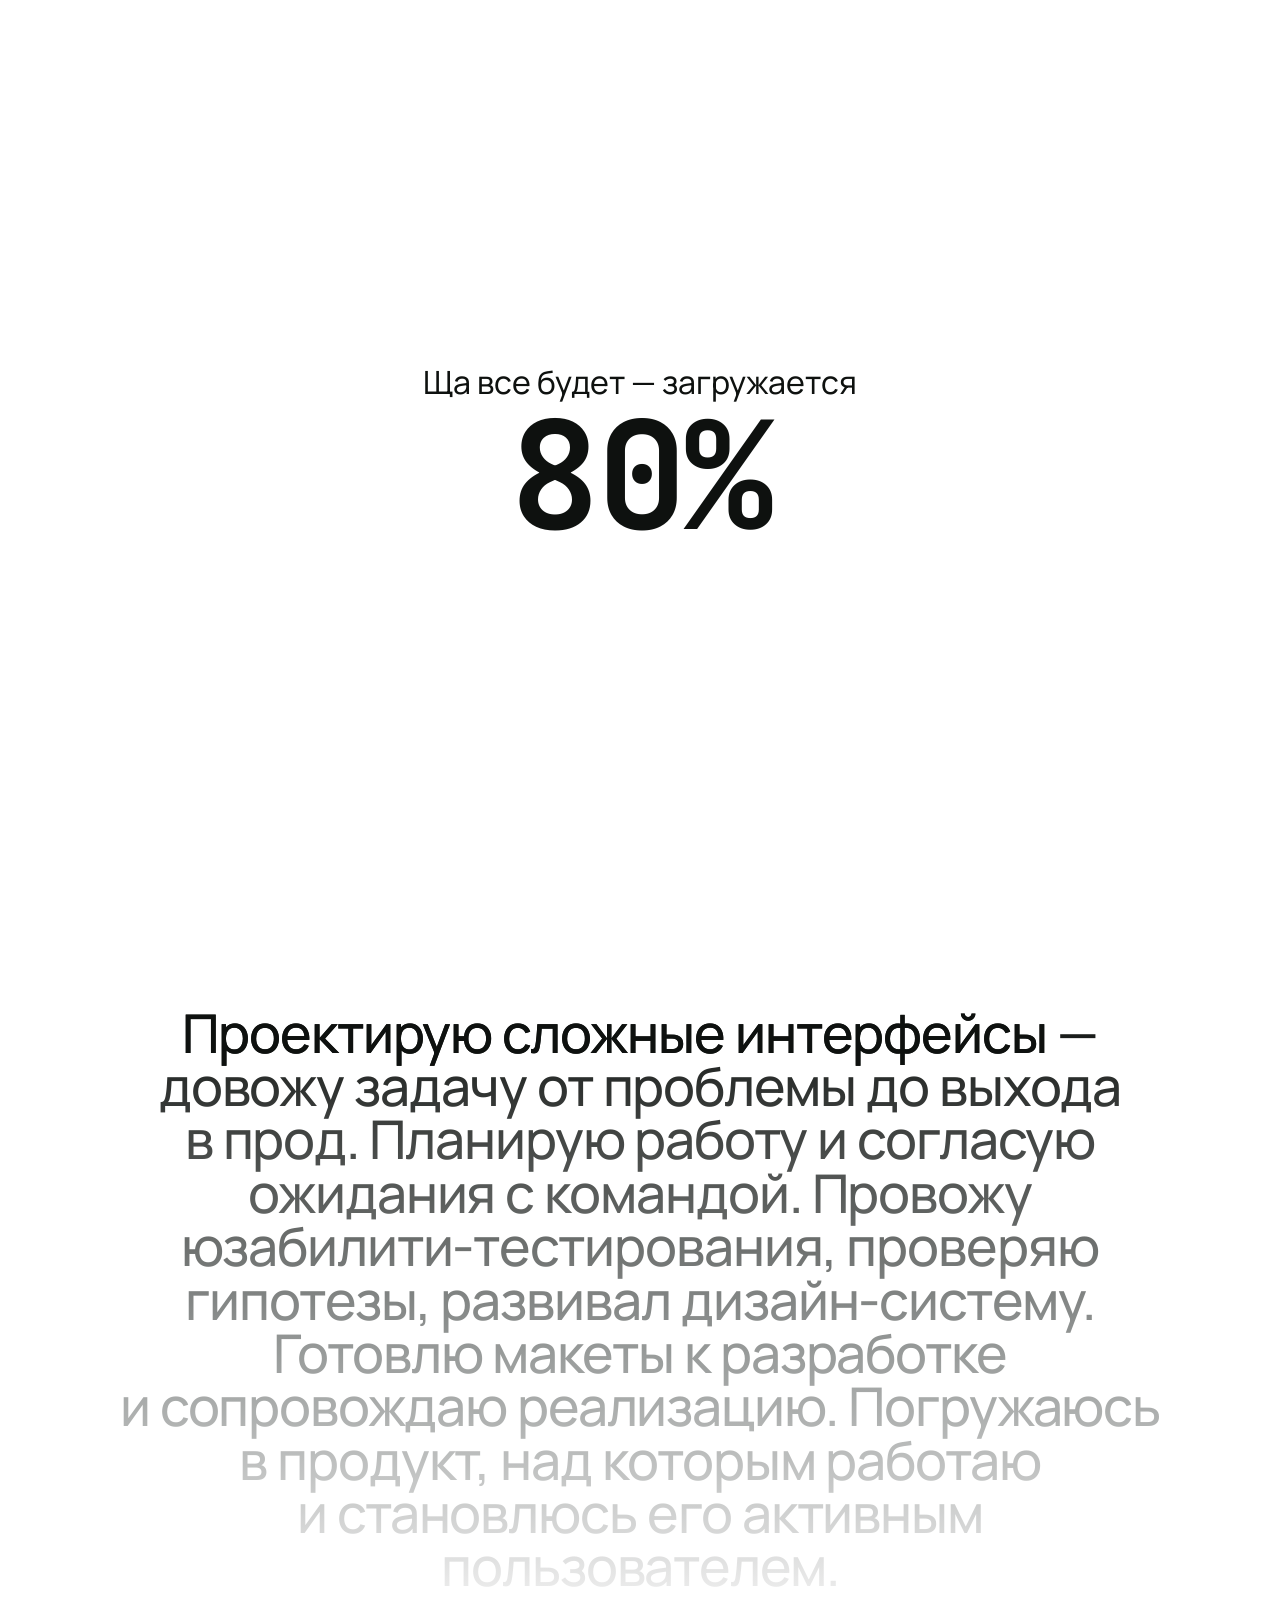
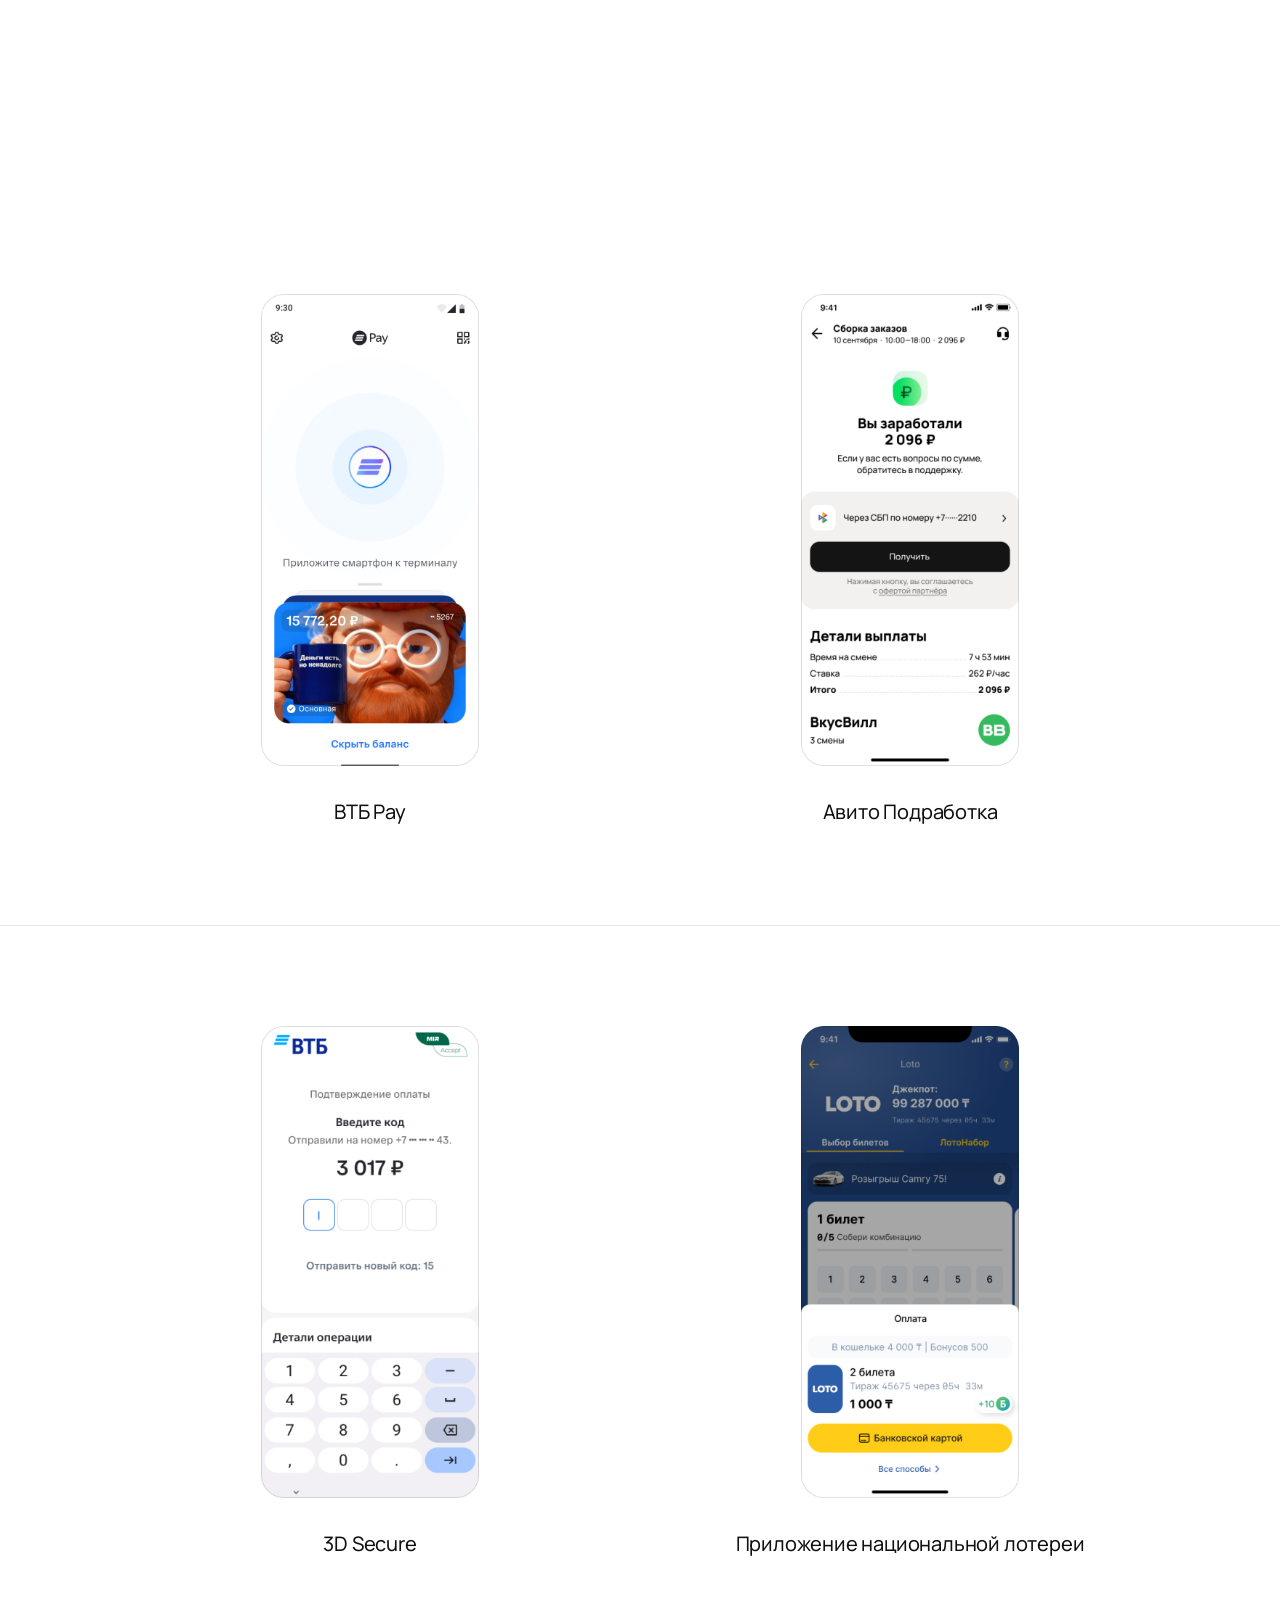
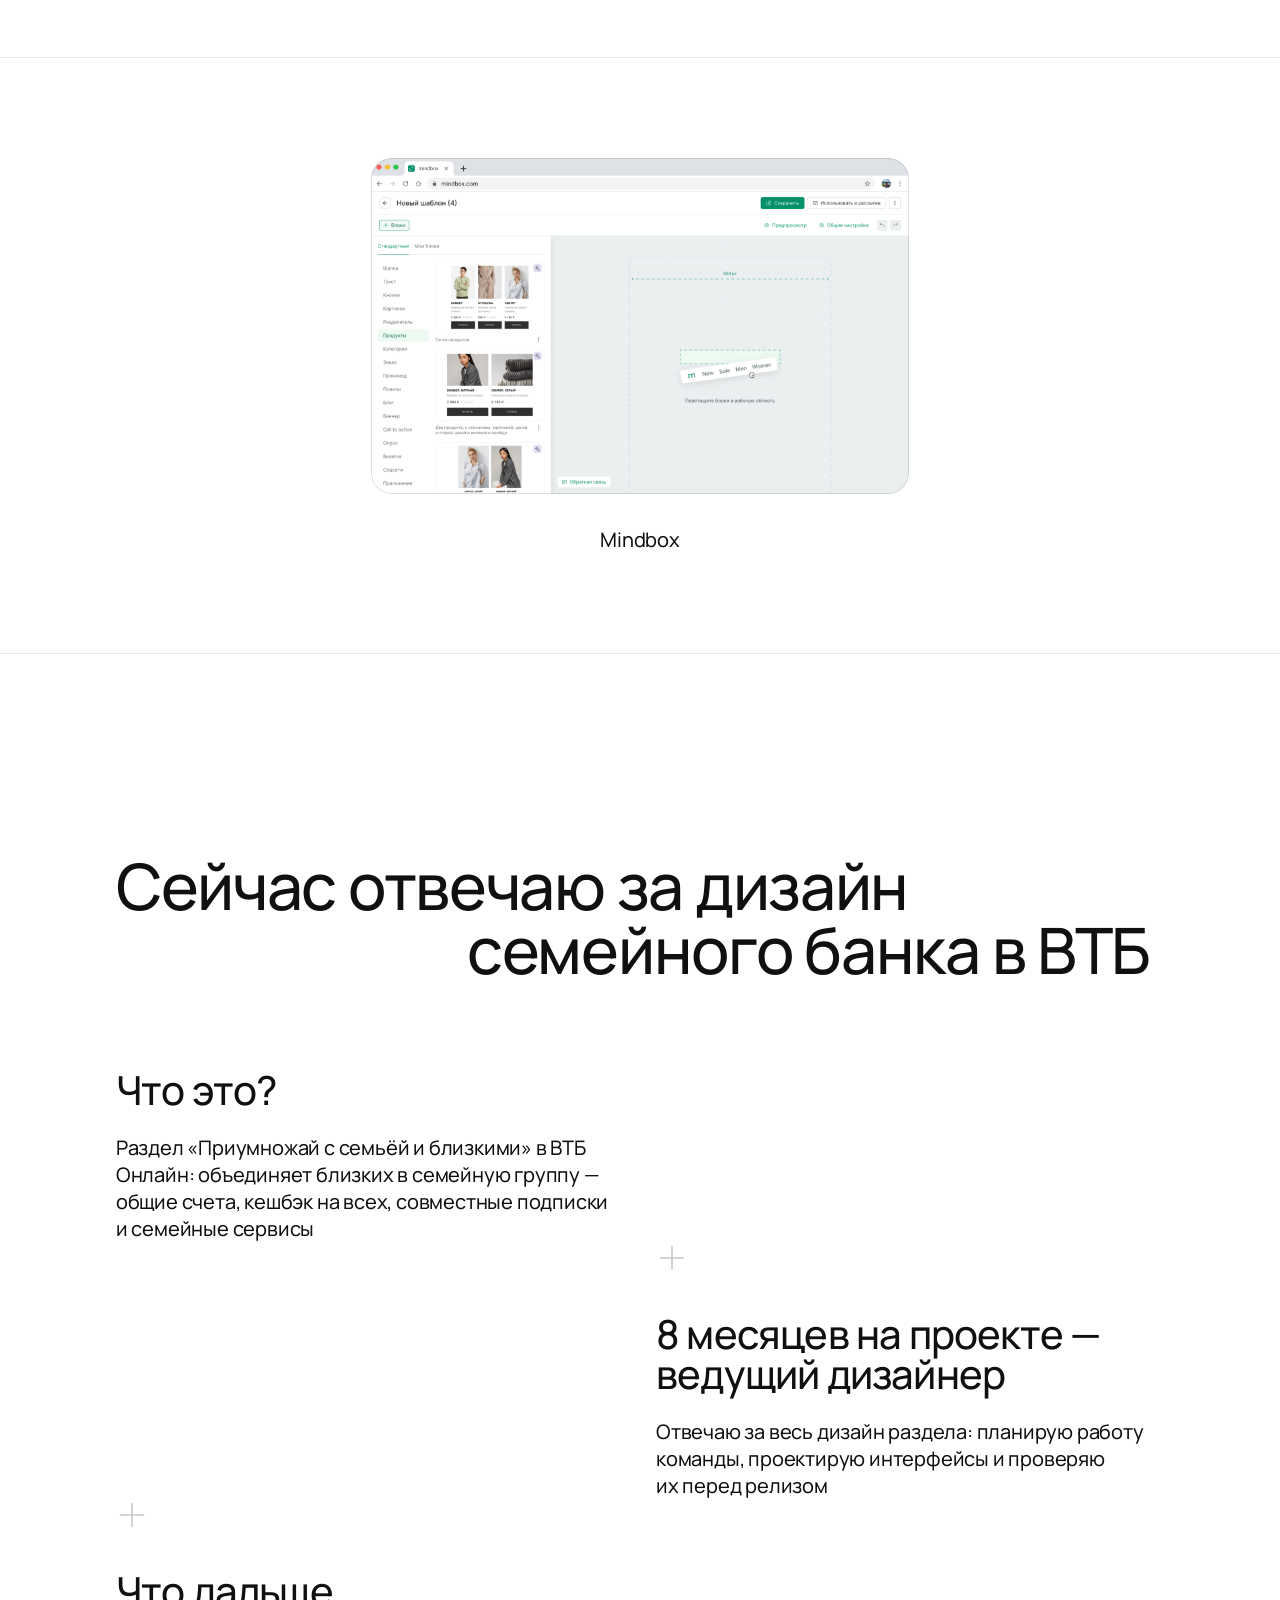
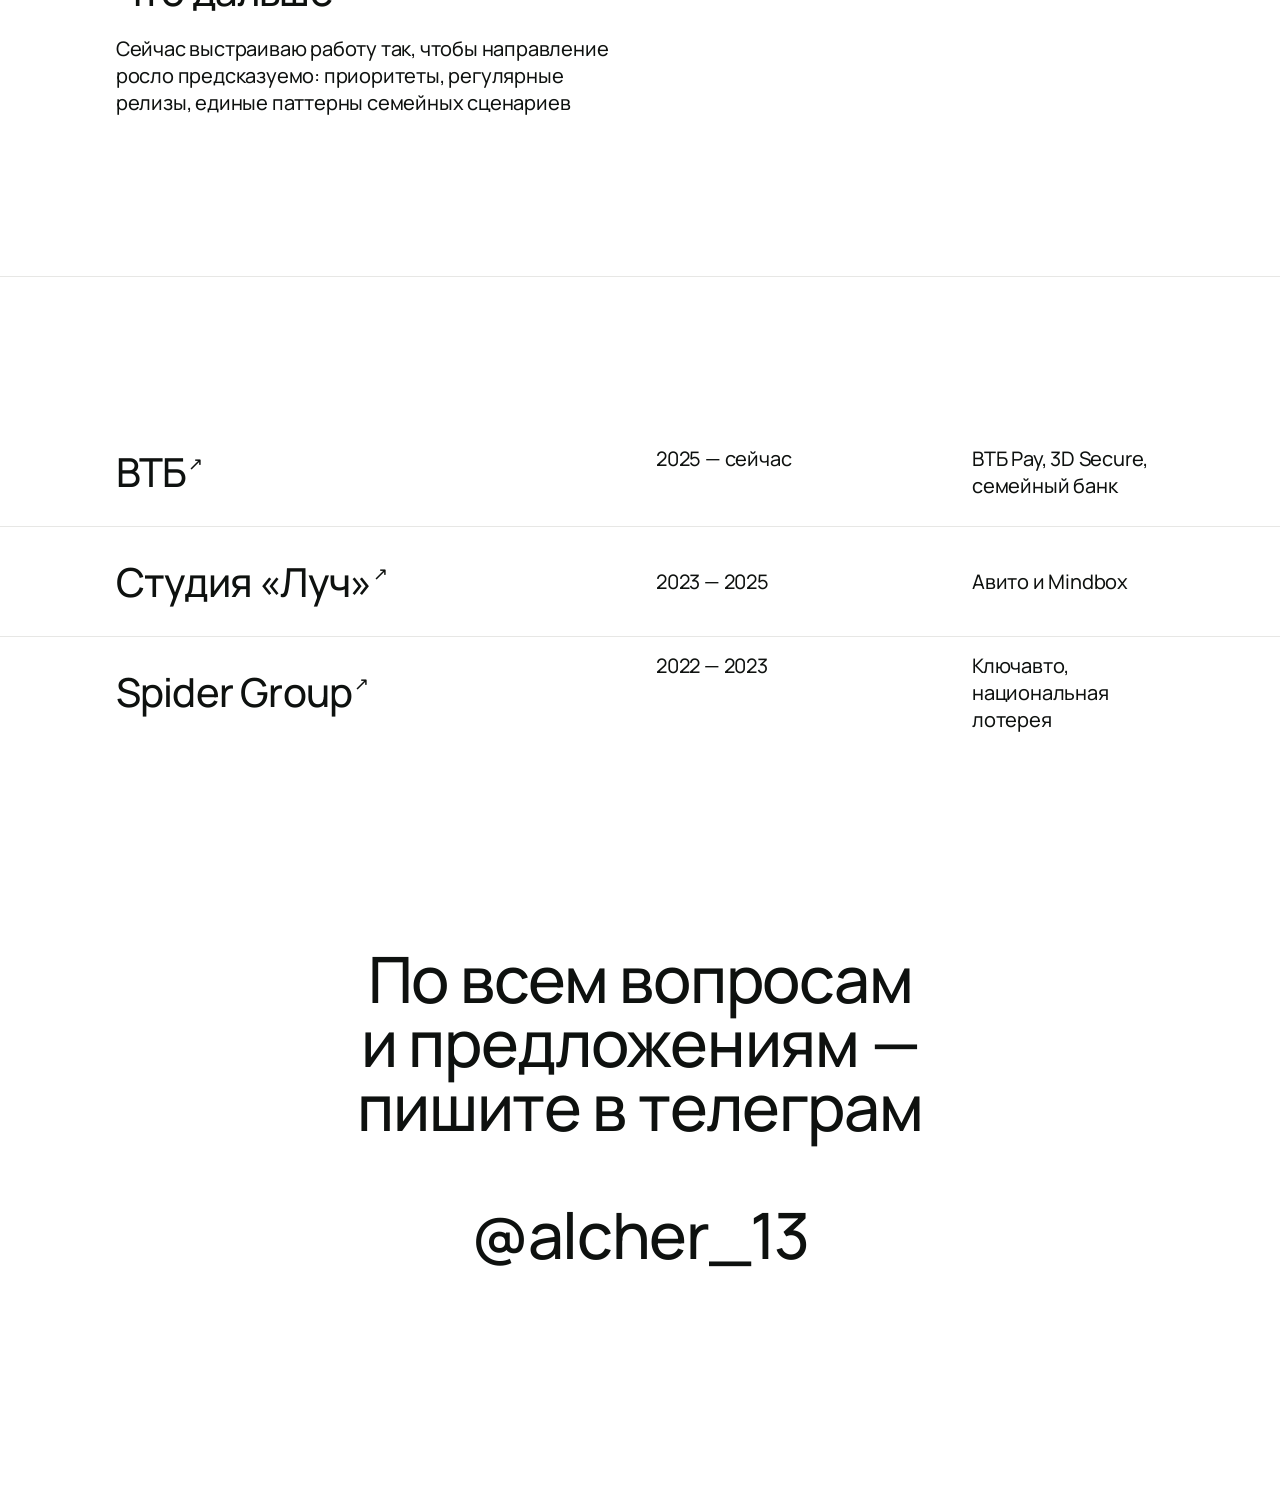
==== commit b0a41105: "Add CV PDF and navigation links" ====
--- a/index.html
+++ b/index.html
@@ -46,6 +46,7 @@
     <header class="header reveal">
       <a class="logo" href="/" aria-label="Alcher"><img src="img/logo.svg" alt="Alcher" /></a>
       <nav class="nav" id="siteNav">
+        <a class="nav__link" href="cv.pdf" target="_blank" rel="noopener">CV<span class="nav__arrow">↗</span></a>
         <a class="nav__link" href="https://t.me/alcher_13" target="_blank" rel="noopener">Telegram<span class="nav__arrow">↗</span></a>
         <a class="nav__link" href="https://t.me/uxrefs" target="_blank" rel="noopener">tg-канал<span class="nav__arrow">↗</span></a>
         <a class="nav__link" href="https://www.linkedin.com/in/alex-cherkashin-13264a322/?lipi=urn%3Ali%3Apage%3Ad_flagship3_profile_view_base_contact_details%3B8n7CG3OTSFaOwglChkOGoA%3D%3D" target="_blank" rel="noopener">LinkedIn<span class="nav__arrow">↗</span></a>
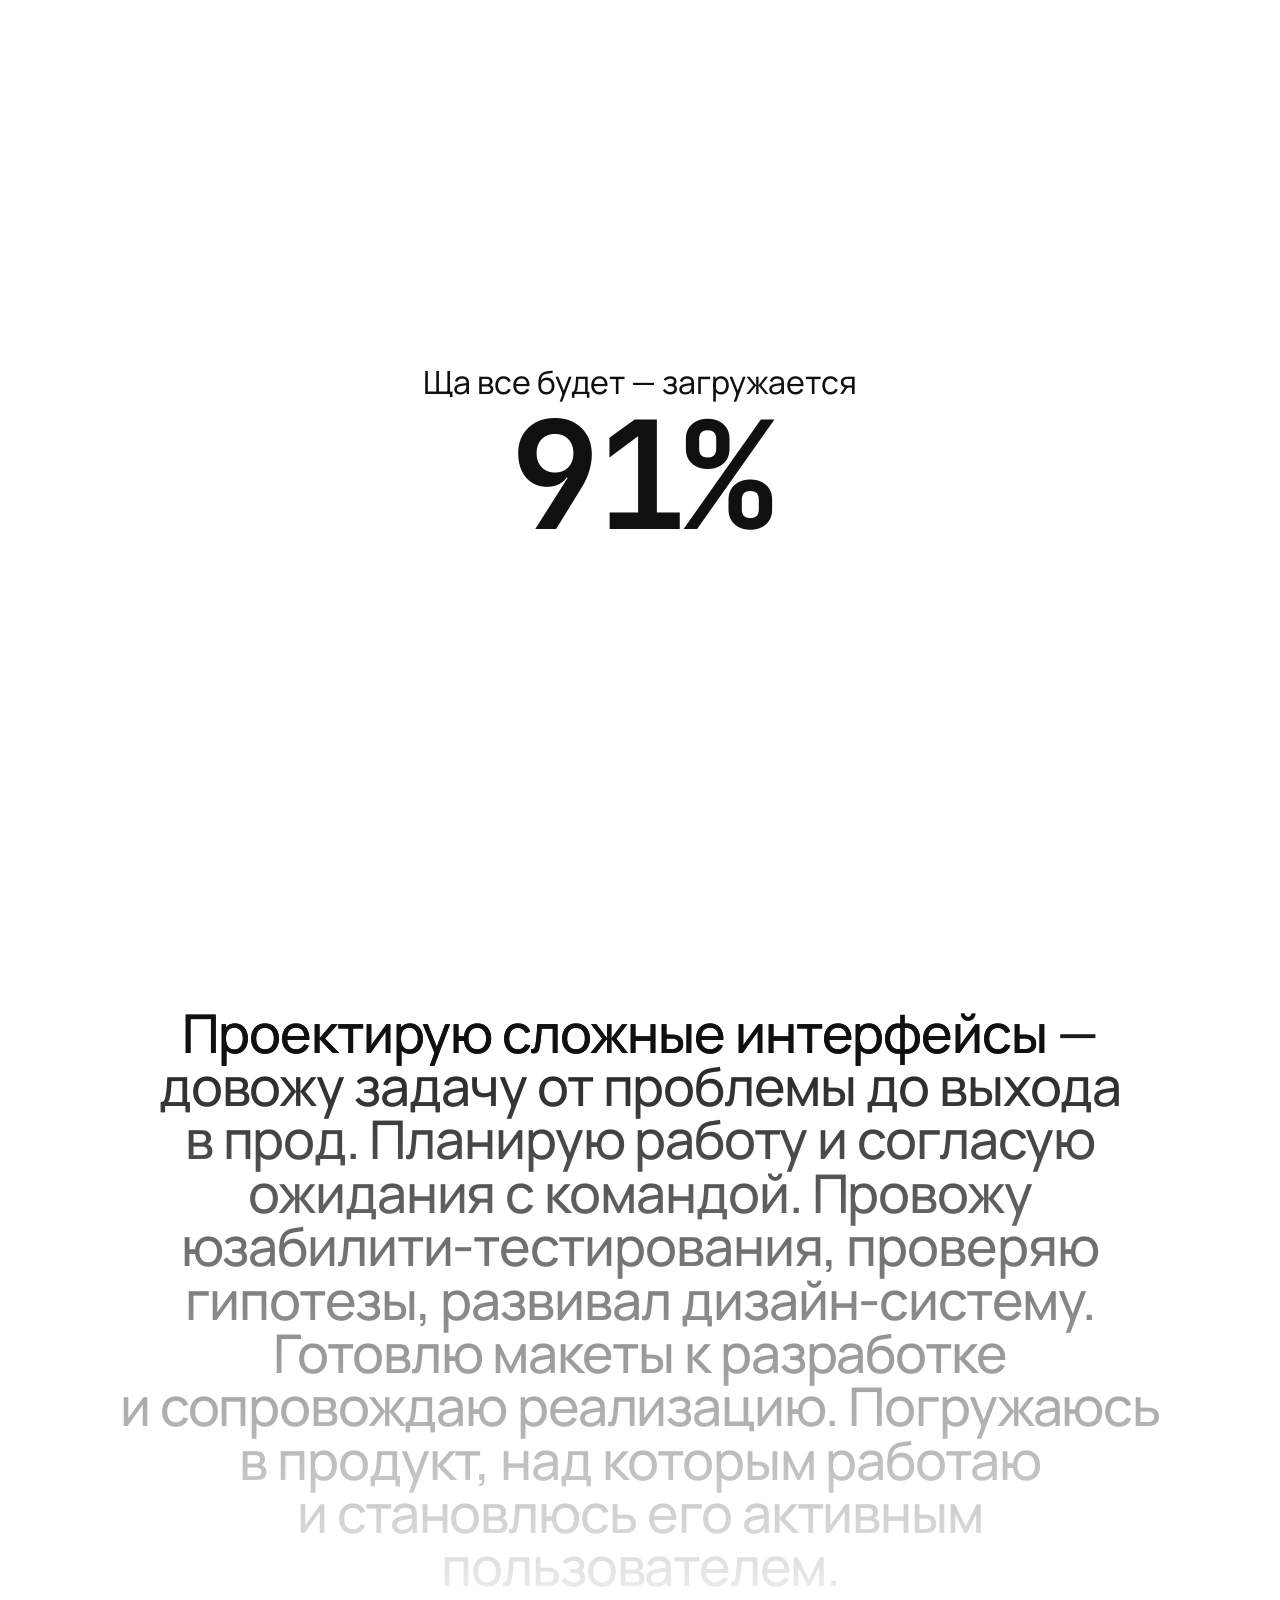
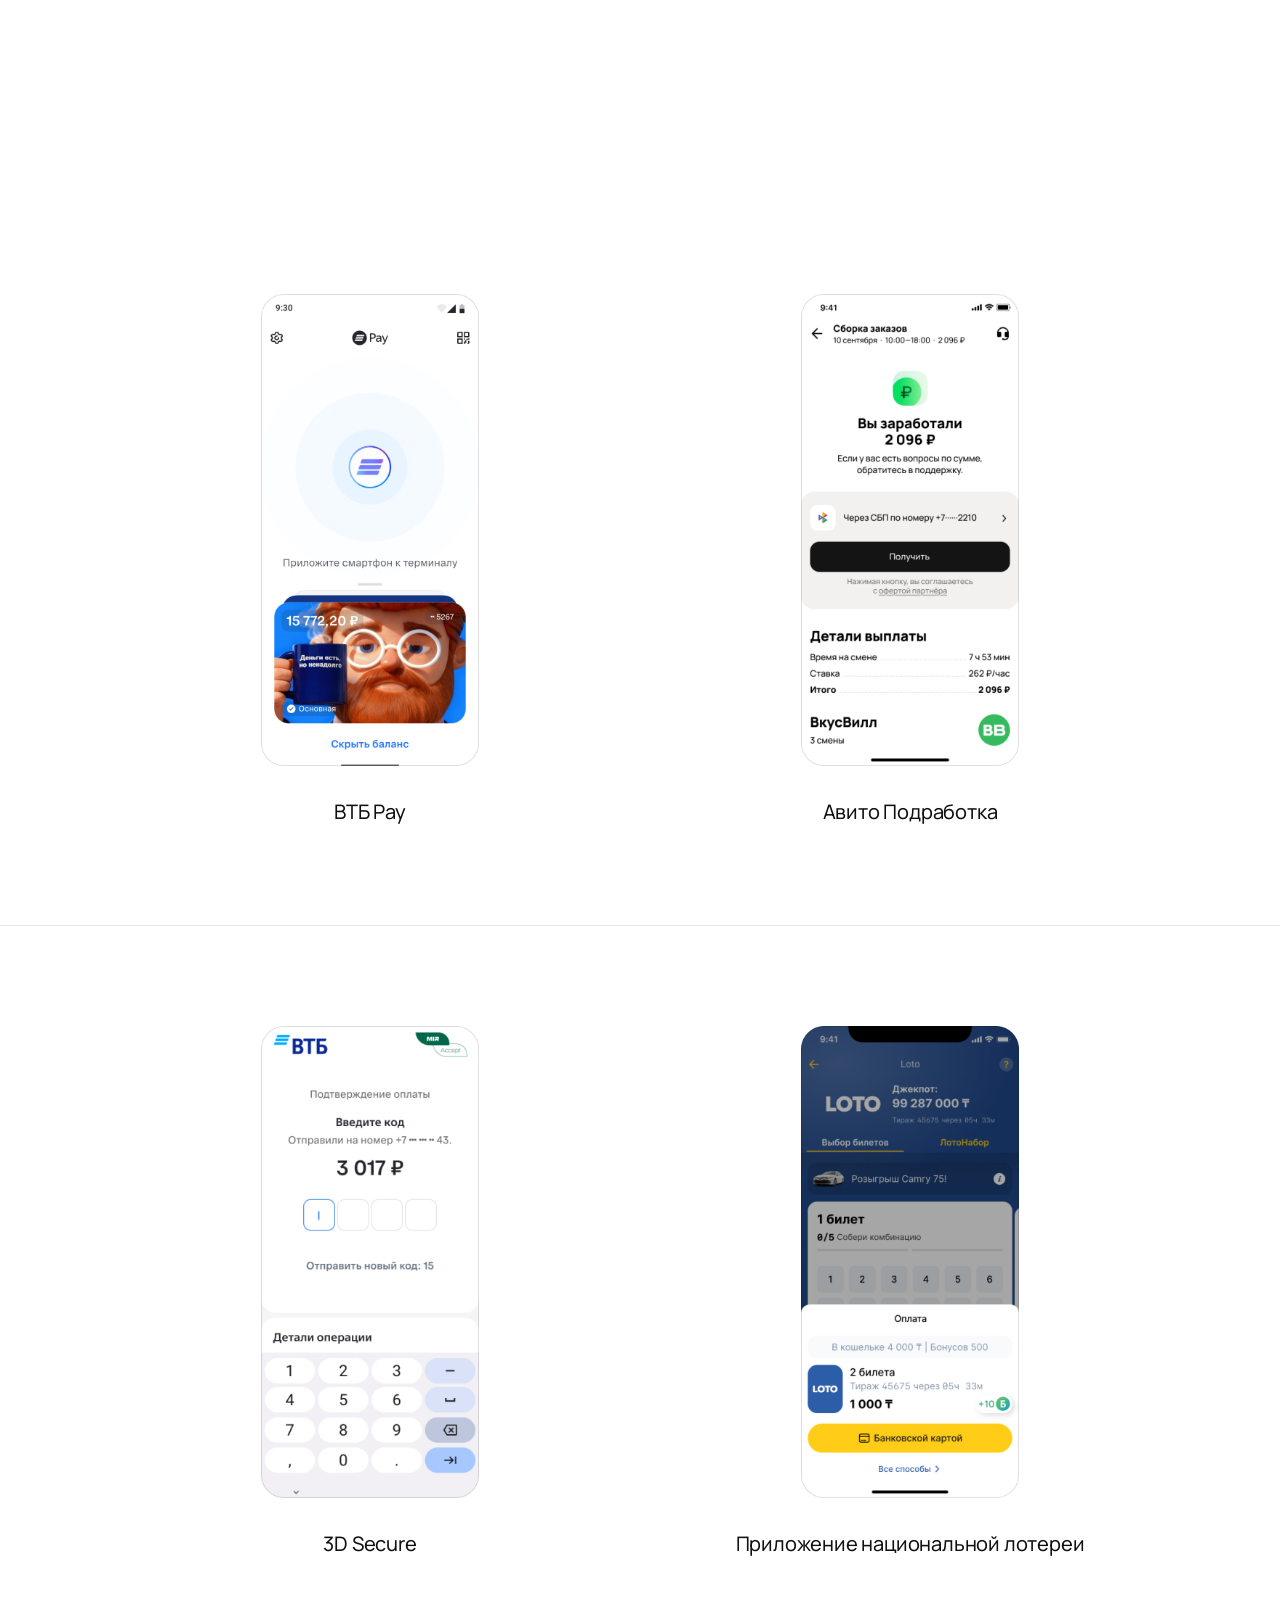
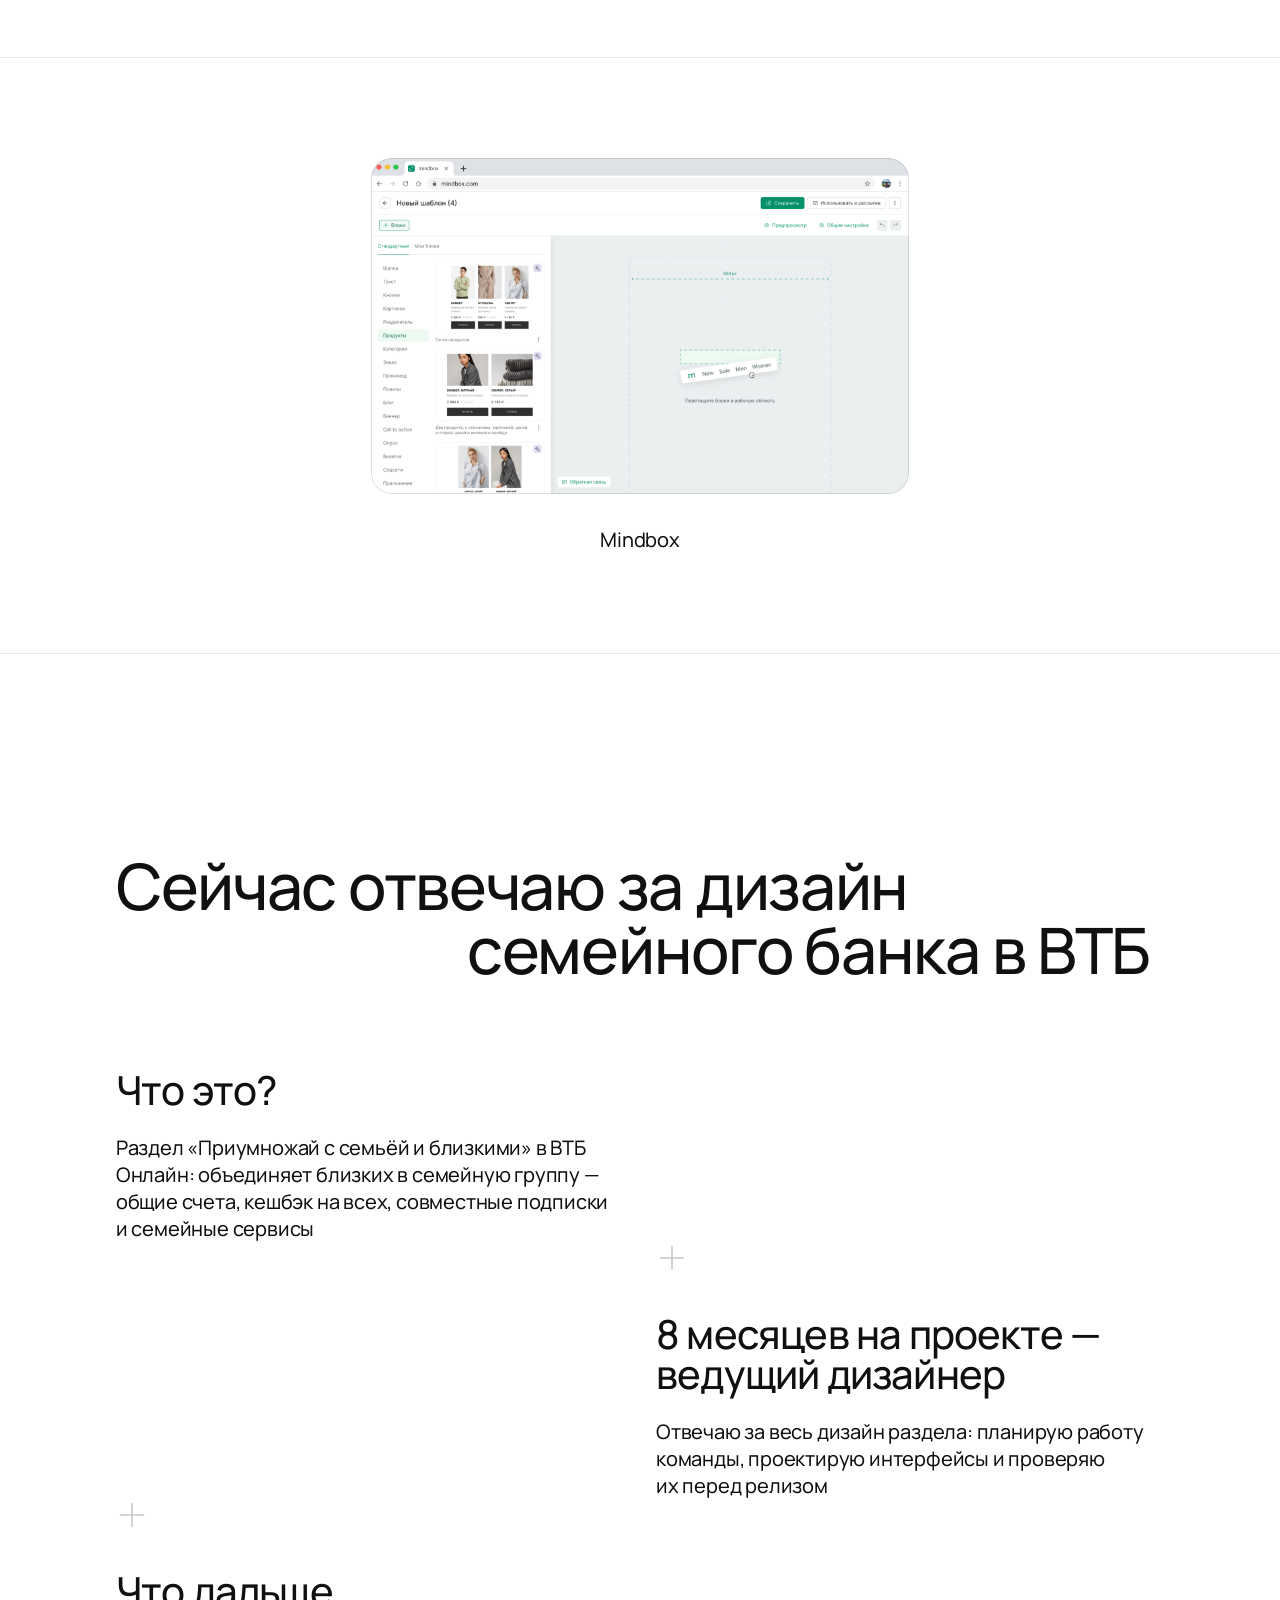
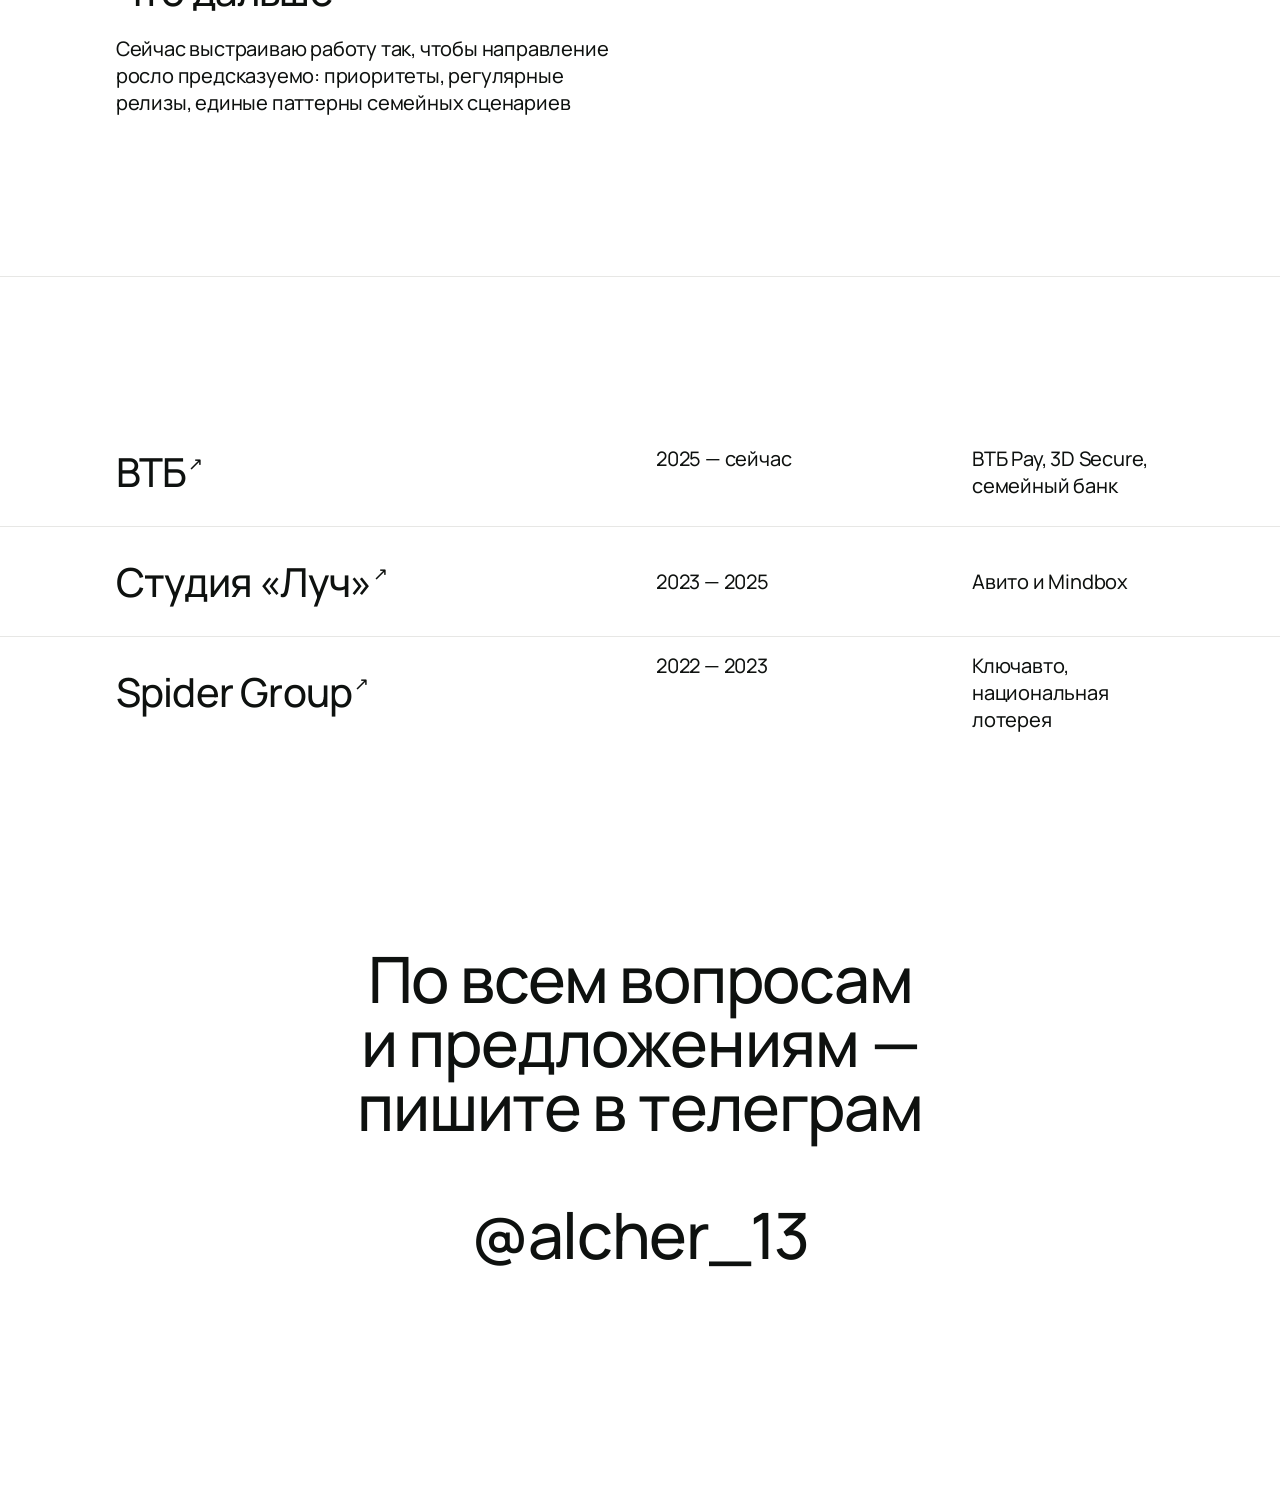
==== commit 83247524: "Version CV links to bypass cached resume" ====
--- a/index.html
+++ b/index.html
@@ -46,7 +46,7 @@
     <header class="header reveal">
       <a class="logo" href="/" aria-label="Alcher"><img src="img/logo.svg" alt="Alcher" /></a>
       <nav class="nav" id="siteNav">
-        <a class="nav__link" href="cv.pdf" target="_blank" rel="noopener">CV<span class="nav__arrow">↗</span></a>
+        <a class="nav__link" href="cv.pdf?v=c55dbaf10c5b" target="_blank" rel="noopener">CV<span class="nav__arrow">↗</span></a>
         <a class="nav__link" href="https://t.me/alcher_13" target="_blank" rel="noopener">Telegram<span class="nav__arrow">↗</span></a>
         <a class="nav__link" href="https://t.me/uxrefs" target="_blank" rel="noopener">tg-канал<span class="nav__arrow">↗</span></a>
         <a class="nav__link" href="https://www.linkedin.com/in/alex-cherkashin-13264a322/?lipi=urn%3Ali%3Apage%3Ad_flagship3_profile_view_base_contact_details%3B8n7CG3OTSFaOwglChkOGoA%3D%3D" target="_blank" rel="noopener">LinkedIn<span class="nav__arrow">↗</span></a>
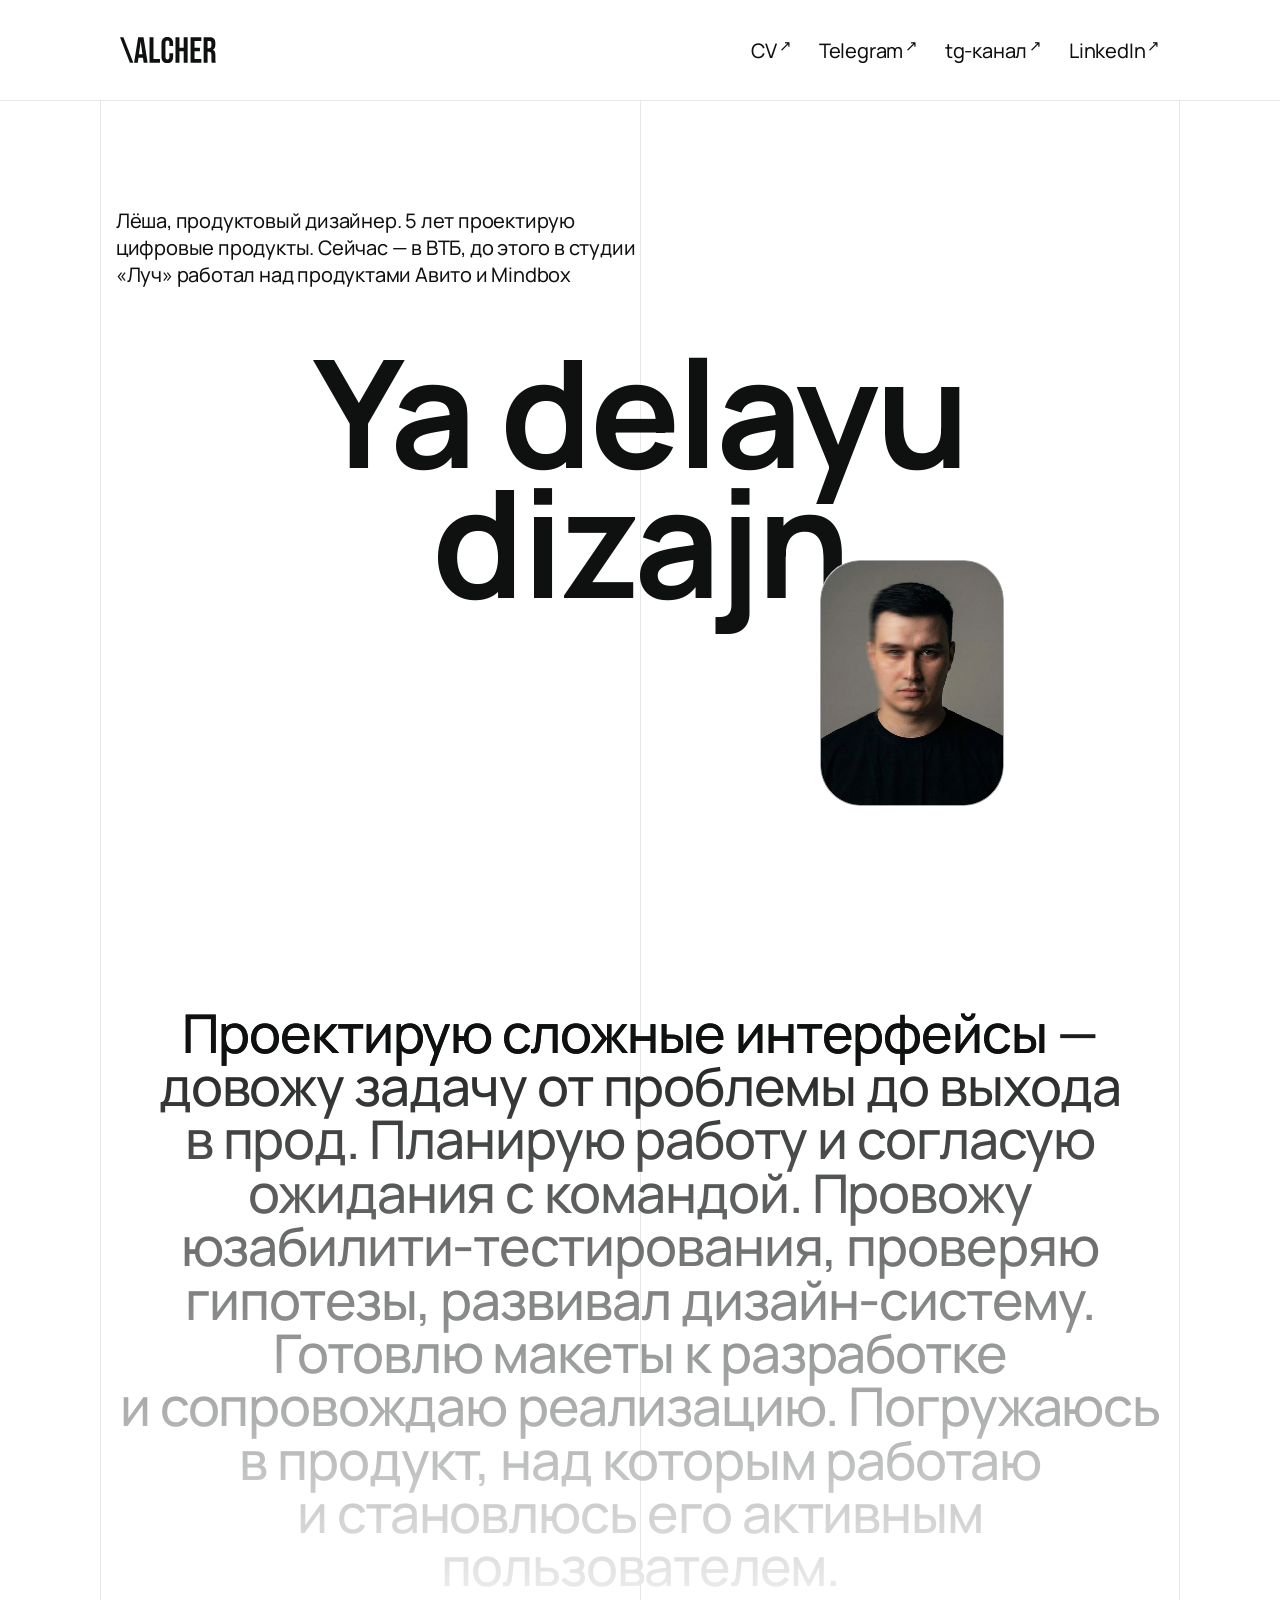
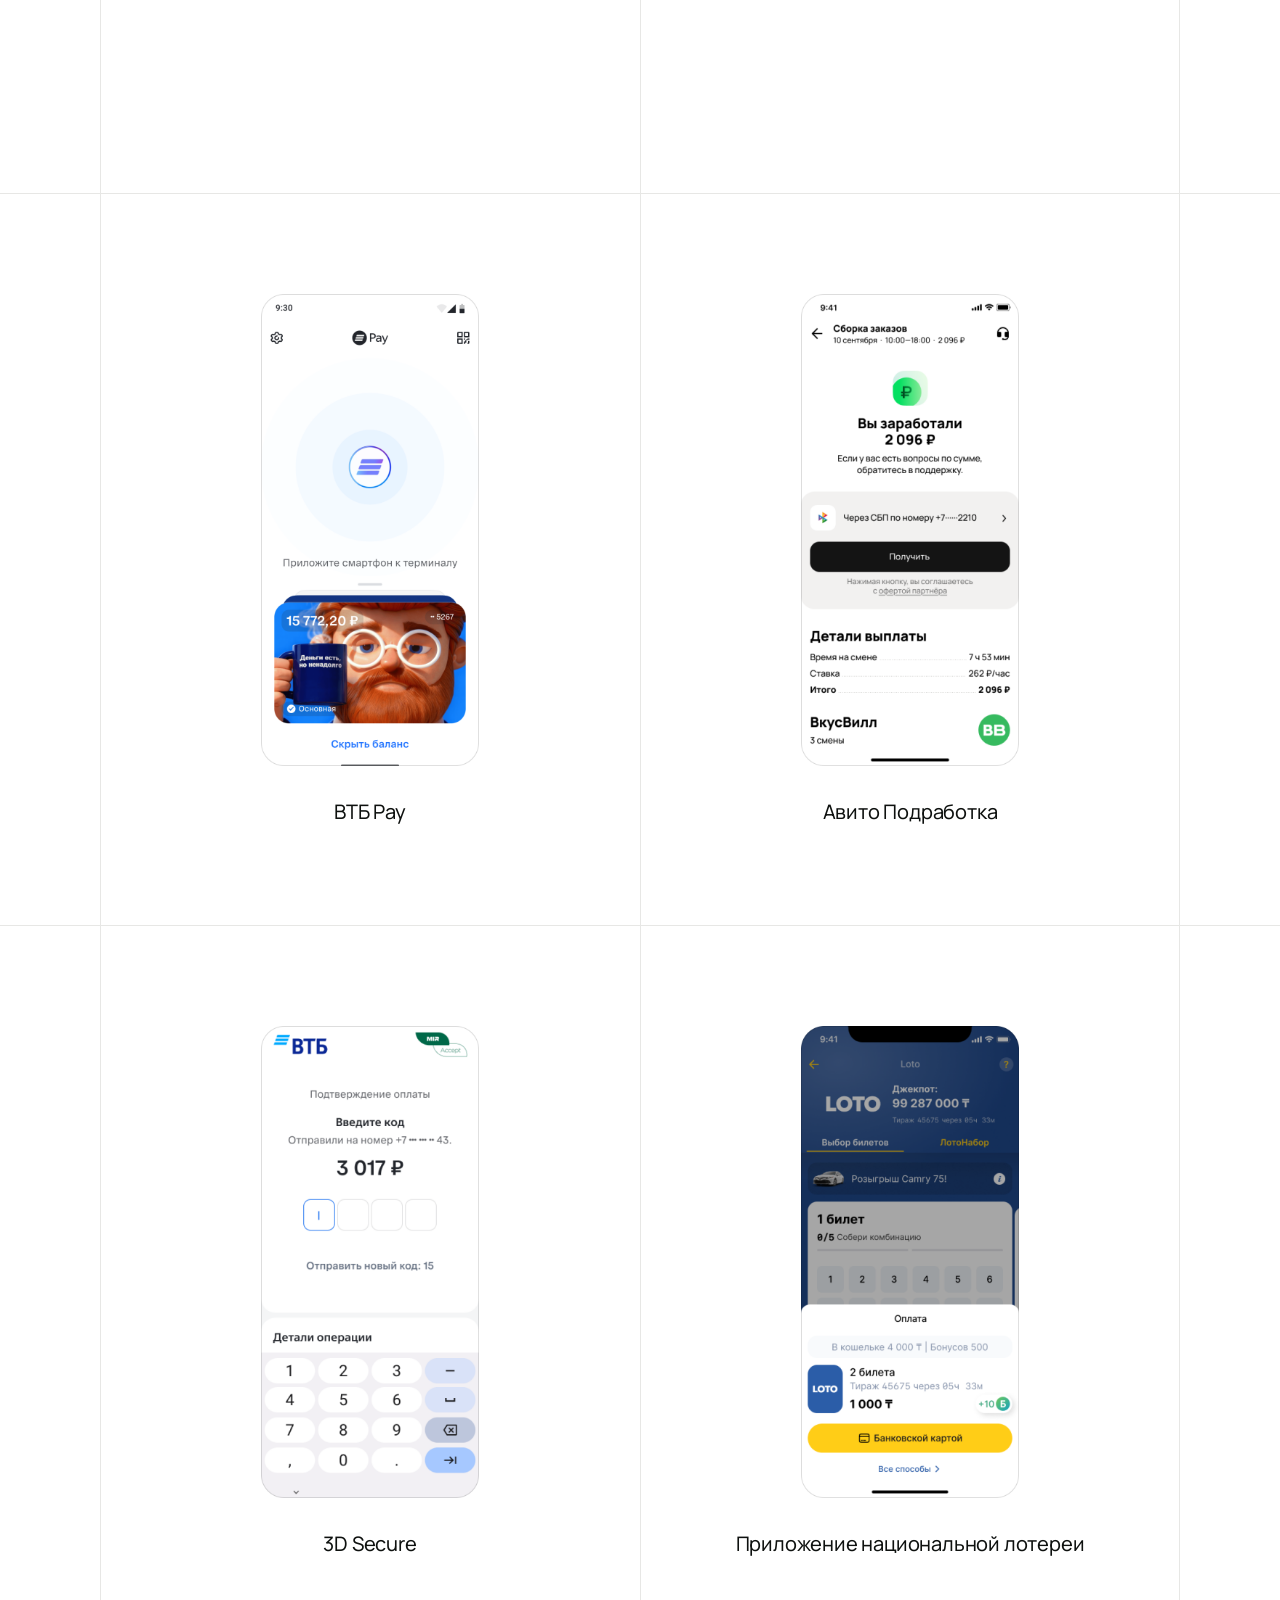
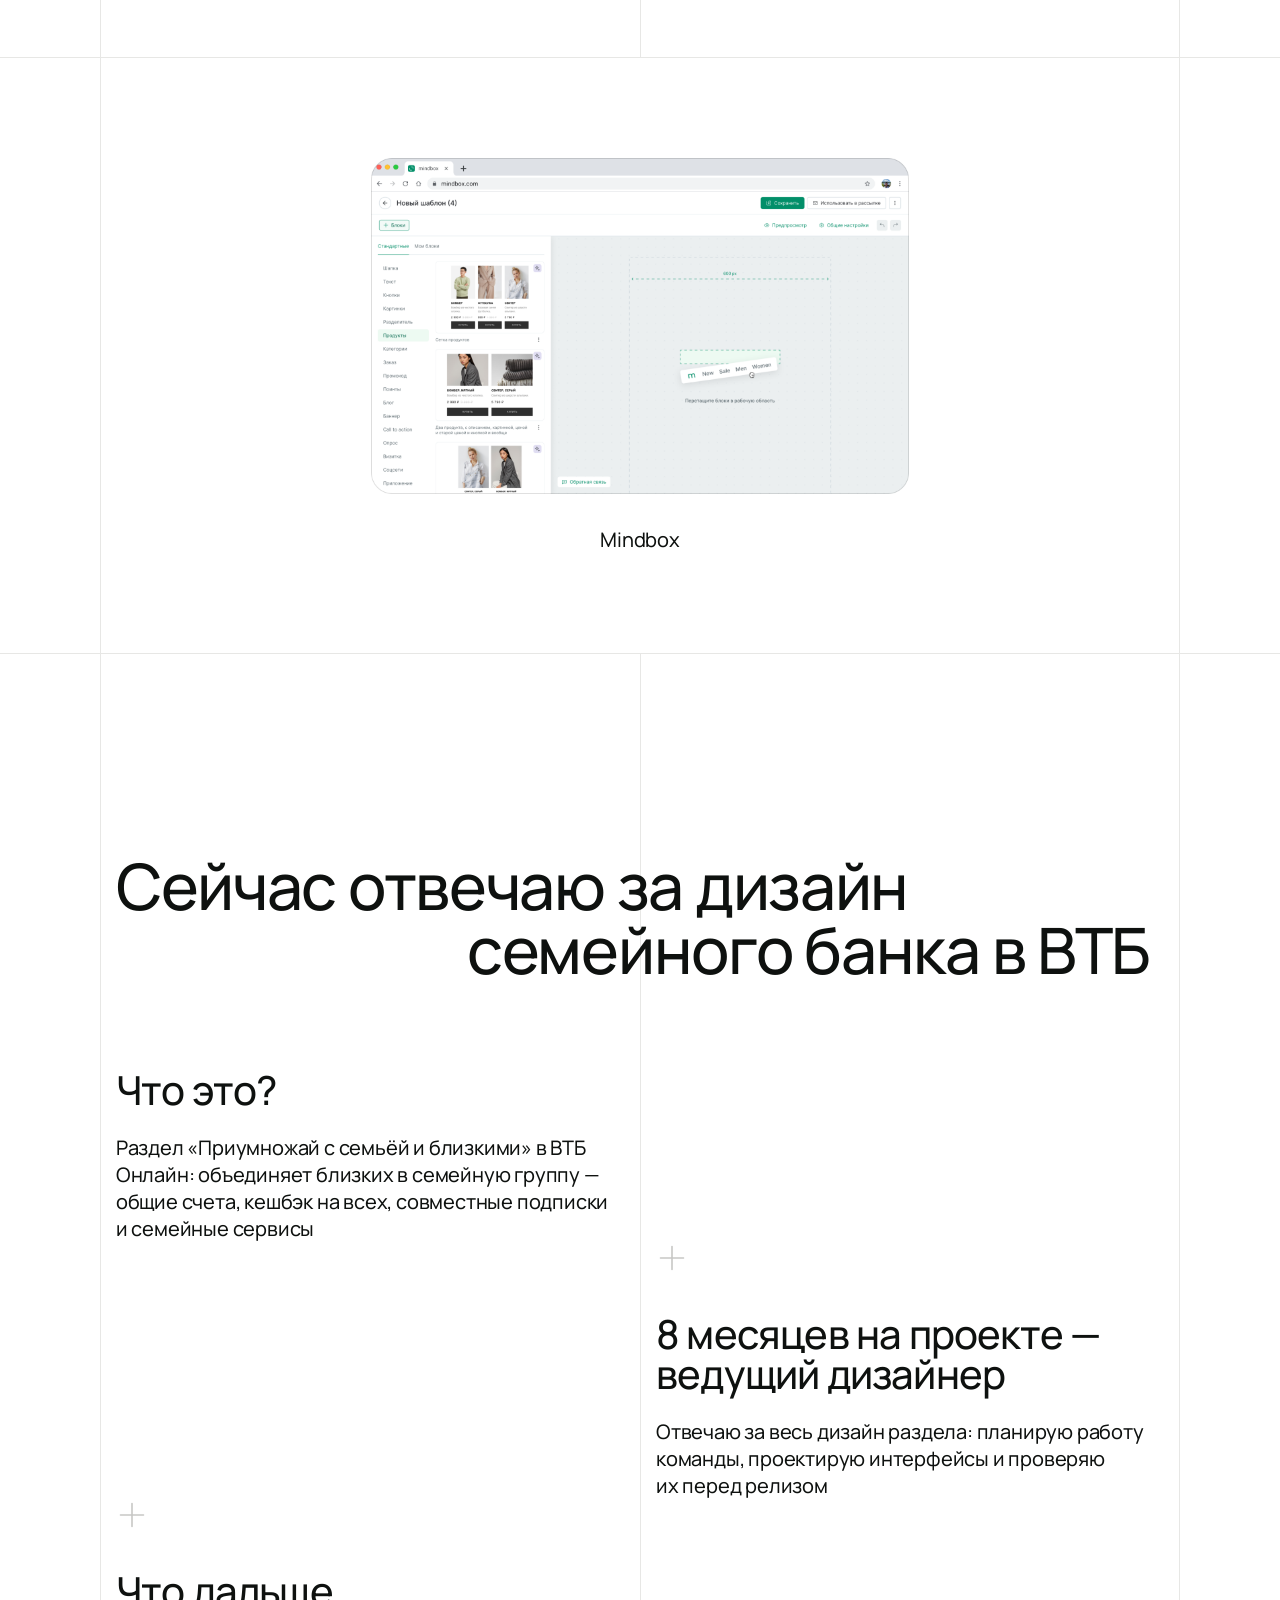
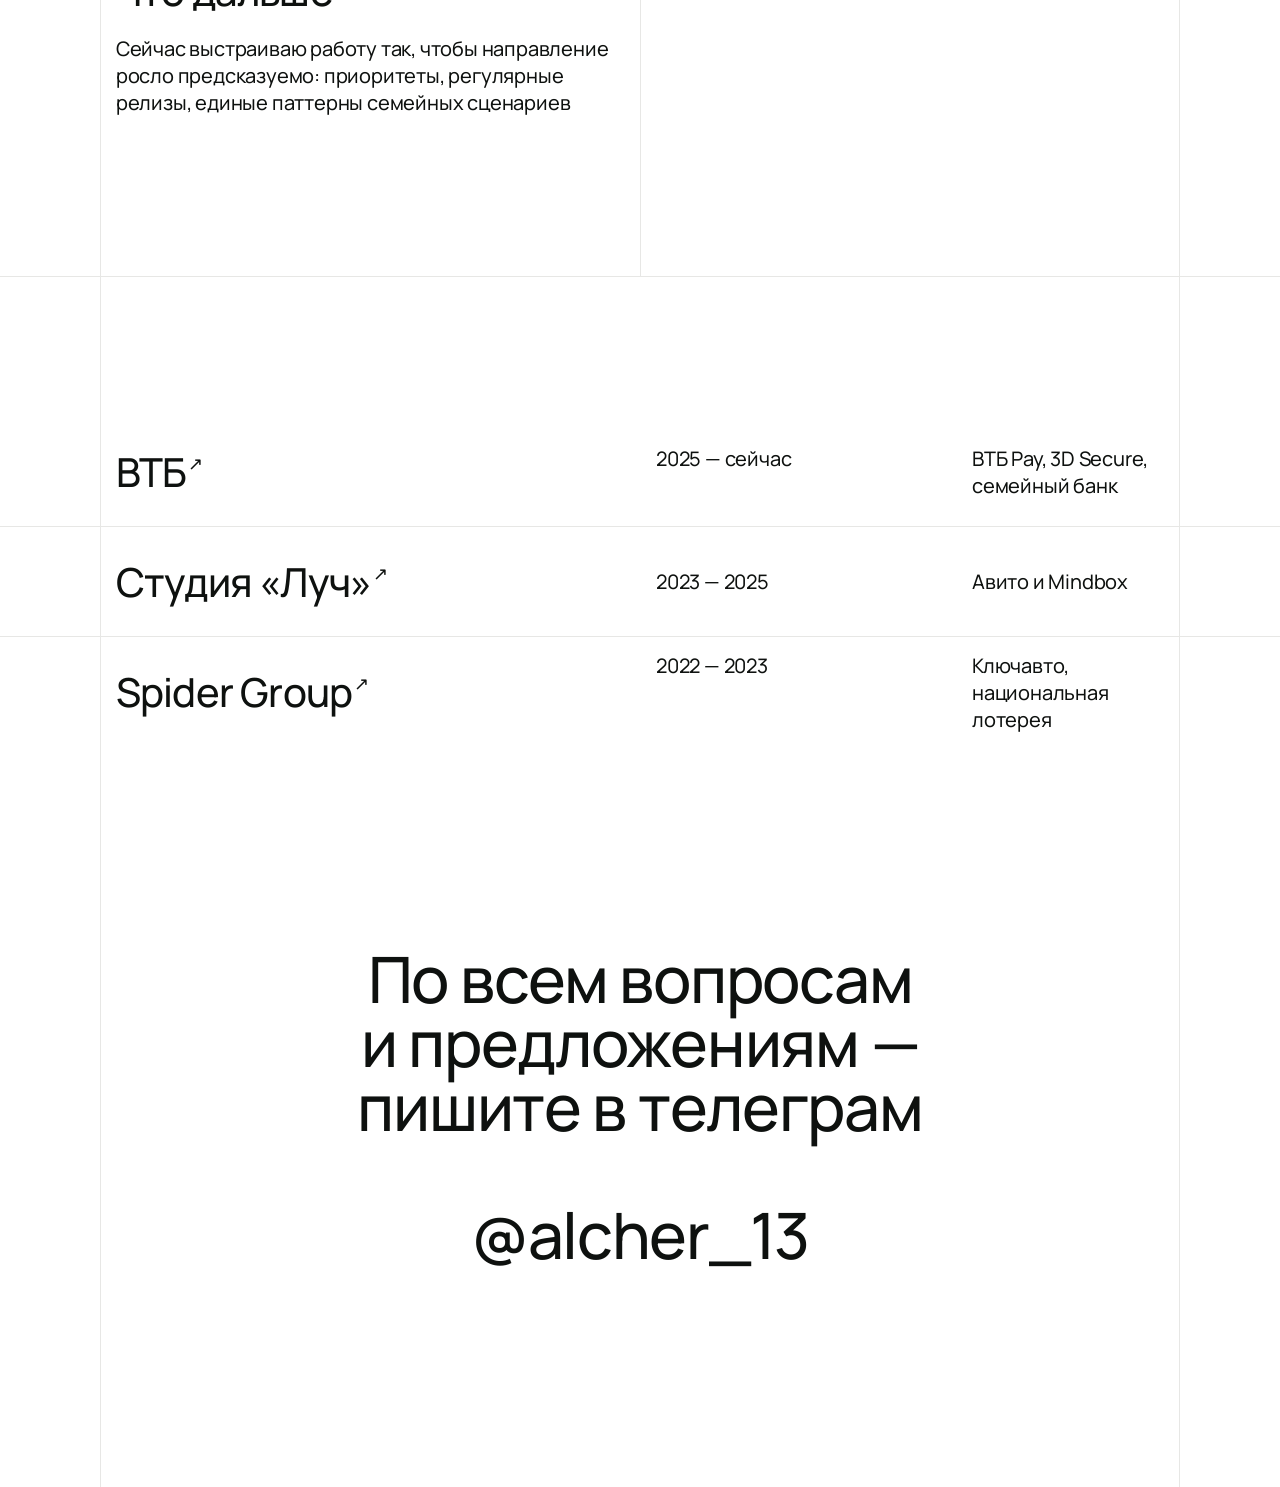
==== commit e74deebd: "Wait for homepage assets and skip loader on return visits" ====
--- a/index.html
+++ b/index.html
@@ -3,12 +3,13 @@
 <head>
   <meta charset="UTF-8" />
   <meta name="viewport" content="width=device-width, initial-scale=1.0" />
+  <script src="js/home-loader.js"></script>
   <title>Alcher — Ya delayu dizajn</title>
   <meta name="description" content="Персональный сайт продуктового дизайнера" />
   <link rel="preconnect" href="https://fonts.googleapis.com" />
   <link rel="preconnect" href="https://fonts.gstatic.com" crossorigin />
   <link href="https://fonts.googleapis.com/css2?family=JetBrains+Mono:wght@700&family=Manrope:wght@400;500;700;800&display=swap" rel="stylesheet" />
-  <link rel="stylesheet" href="css/styles.css" />
+  <link rel="stylesheet" href="css/styles.css?v=content-loader-1" />
   <link rel="icon" href="favicon.ico" sizes="any" />
   <link rel="icon" type="image/png" sizes="32x32" href="img/favicon-32.png" />
   <link rel="apple-touch-icon" href="img/apple-touch-icon.png" />
@@ -28,9 +29,9 @@
 <body>
   <noscript><div><img src="https://mc.yandex.ru/watch/111831839" style="position:absolute; left:-9999px;" alt="" /></div></noscript>
   <!-- Loading screen -->
-  <div class="loader" id="loader" data-screen-label="Loader">
+  <div class="loader" id="loader" data-screen-label="Loader" role="progressbar" aria-label="Загрузка сайта" aria-valuemin="0" aria-valuemax="100" aria-valuenow="0">
     <p class="loader__text">Ща все будет&nbsp;— загружается</p>
-    <div class="loader__pct"><span id="pct">1</span>%</div>
+    <div class="loader__pct"><span id="pct">0</span>%</div>
   </div>
 
   <!-- Vertical grid lines (span the full page height) -->
@@ -60,7 +61,7 @@
     <span class="header__rule reveal" aria-hidden="true"></span>
 
     <!-- Bio -->
-    <p class="bio reveal">Лёша, продуктовый дизайнер. 4&nbsp;года проектирую цифровые продукты. Сейчас&nbsp;— в&nbsp;ВТБ, до&nbsp;этого в&nbsp;студии «Луч» работал над&nbsp;продуктами Авито и&nbsp;Mindbox</p>
+    <p class="bio reveal">Лёша, продуктовый дизайнер. 5&nbsp;лет проектирую цифровые продукты. Сейчас&nbsp;— в&nbsp;ВТБ, до&nbsp;этого в&nbsp;студии «Луч» работал над&nbsp;продуктами Авито и&nbsp;Mindbox</p>
 
     <!-- Headline + photo as one centered stage -->
     <div class="stage">
@@ -191,10 +192,8 @@
   </div>
   <script src="js/project-tenure.js"></script>
   <script>
-    // Reveal the secondary elements 4 seconds after the headline is shown.
-    // Driven with timers so it runs reliably in every renderer.
+    // First-visit entrance starts when the page assets are ready.
     (function () {
-      var DELAY = 500;        // delay before the reveal sequence starts after the loader hides
       var FADE = 900;         // fade-in length for header / bio / photo
       var LINE_GROW = 1000;   // grid lines grow over 1s
       var fadeEls = Array.prototype.slice.call(document.querySelectorAll('.reveal'));
@@ -205,6 +204,7 @@
 
       function run(duration, onFrame) {
         var startTime = Date.now();
+        onFrame(0);
         var timer = setInterval(function () {
           var p = Math.min((Date.now() - startTime) / duration, 1);
           onFrame(easeOut(p));
@@ -218,6 +218,7 @@
           lineEls.forEach(function (el) { el.style.transform = 'scaleY(1)'; });
           return;
         }
+        lineEls.forEach(function (el) { el.style.transform = 'scaleY(0)'; });
         // Header / bio / photo fade in (incl. the horizontal header rule).
         run(FADE, function (e) {
           fadeEls.forEach(function (el) { el.style.opacity = e.toFixed(3); });
@@ -231,31 +232,6 @@
         }, FADE);
       }
 
-      // ----- Loading screen: count 1 → 100, then reveal the page -----
-      var LOAD_DURATION = 3800; // smooth, steady count from 1% to 100% (<= 4s)
-      var loader = document.getElementById('loader');
-      var pctEl = document.getElementById('pct');
-
-      function finishLoading() {
-        // Fade the loader out, reveal the headline smoothly, then kick off
-        // the rest of the sequence.
-        if (reduce) {
-          loader.style.display = 'none';
-          title.style.opacity = '1';
-          title.style.transform = 'none';
-          setTimeout(start, DELAY);
-          return;
-        }
-        run(450, function (e) {
-          loader.style.opacity = (1 - e).toFixed(3);
-        });
-        revealTitle();
-        setTimeout(function () {
-          loader.style.display = 'none';
-          setTimeout(start, DELAY);
-        }, 450);
-      }
-
       // Smooth headline entrance: gentle fade + slight rise over ~1.2s.
       var title = document.querySelector('.hero__title');
       function revealTitle() {
@@ -270,21 +246,12 @@
         });
       }
 
-      function runLoader() {
-        var startTime = Date.now();
-        var timer = setInterval(function () {
-          var p = Math.min((Date.now() - startTime) / LOAD_DURATION, 1);
-          var value = Math.max(1, Math.round(p * 100)); // linear → smooth, even pace
-          pctEl.textContent = value;
-          if (p >= 1) {
-            clearInterval(timer);
-            pctEl.textContent = 100;
-            setTimeout(finishLoading, 250);
-          }
-        }, 16);
-      }
-
-      runLoader();
+      // Returning visits are already visible before the first paint.
+      // No fixed wait or loader fade is added after resources finish loading.
+      document.addEventListener('home:ready', function () {
+        revealTitle();
+        start();
+      }, { once: true });
 
       // ----- Smooth inertial scrolling (mouse wheel) -----
       // The wheel is intercepted and the page glides to the target with an
--- a/css/styles.css
+++ b/css/styles.css
@@ -42,11 +42,24 @@
   inset: 0;
   z-index: 1000;
   background-color: #ffffff;
-  display: flex;
+  display: none;
   flex-direction: column;
   align-items: center;
   justify-content: center;
   gap: 6px;
+}
+
+.home-loading .loader {
+  display: flex;
+}
+
+.home-loading .hero__title,
+.home-loading .reveal {
+  opacity: 0;
+}
+
+.home-loading .grid__line {
+  transform: scaleY(0);
 }
 
 .loader__text {
@@ -97,7 +110,7 @@
   line-height: 0.8667;        /* = 130/150 */
   letter-spacing: -0.02em;    /* = -3px at 150px */
   text-align: center;
-  opacity: 0;                 /* animated in by JS when the loader finishes */
+  opacity: 1;                 /* visible by default, including without JavaScript */
   will-change: opacity, transform;
 }
 
@@ -118,7 +131,7 @@
   bottom: 0;
   width: 1px;
   background-color: #E7E7E5;
-  transform: scaleY(0);
+  transform: scaleY(1);
   transform-origin: top center;
 }
 
@@ -290,9 +303,9 @@
   transition: transform 0.45s cubic-bezier(0.22, 1, 0.36, 1);
 }
 
-/* ----- Reveal (driven by JS after 4s) ----- */
+/* ----- Reveal (driven by JS when the page assets are ready) ----- */
 .reveal {
-  opacity: 0;
+  opacity: 1;
   will-change: opacity;
 }
 
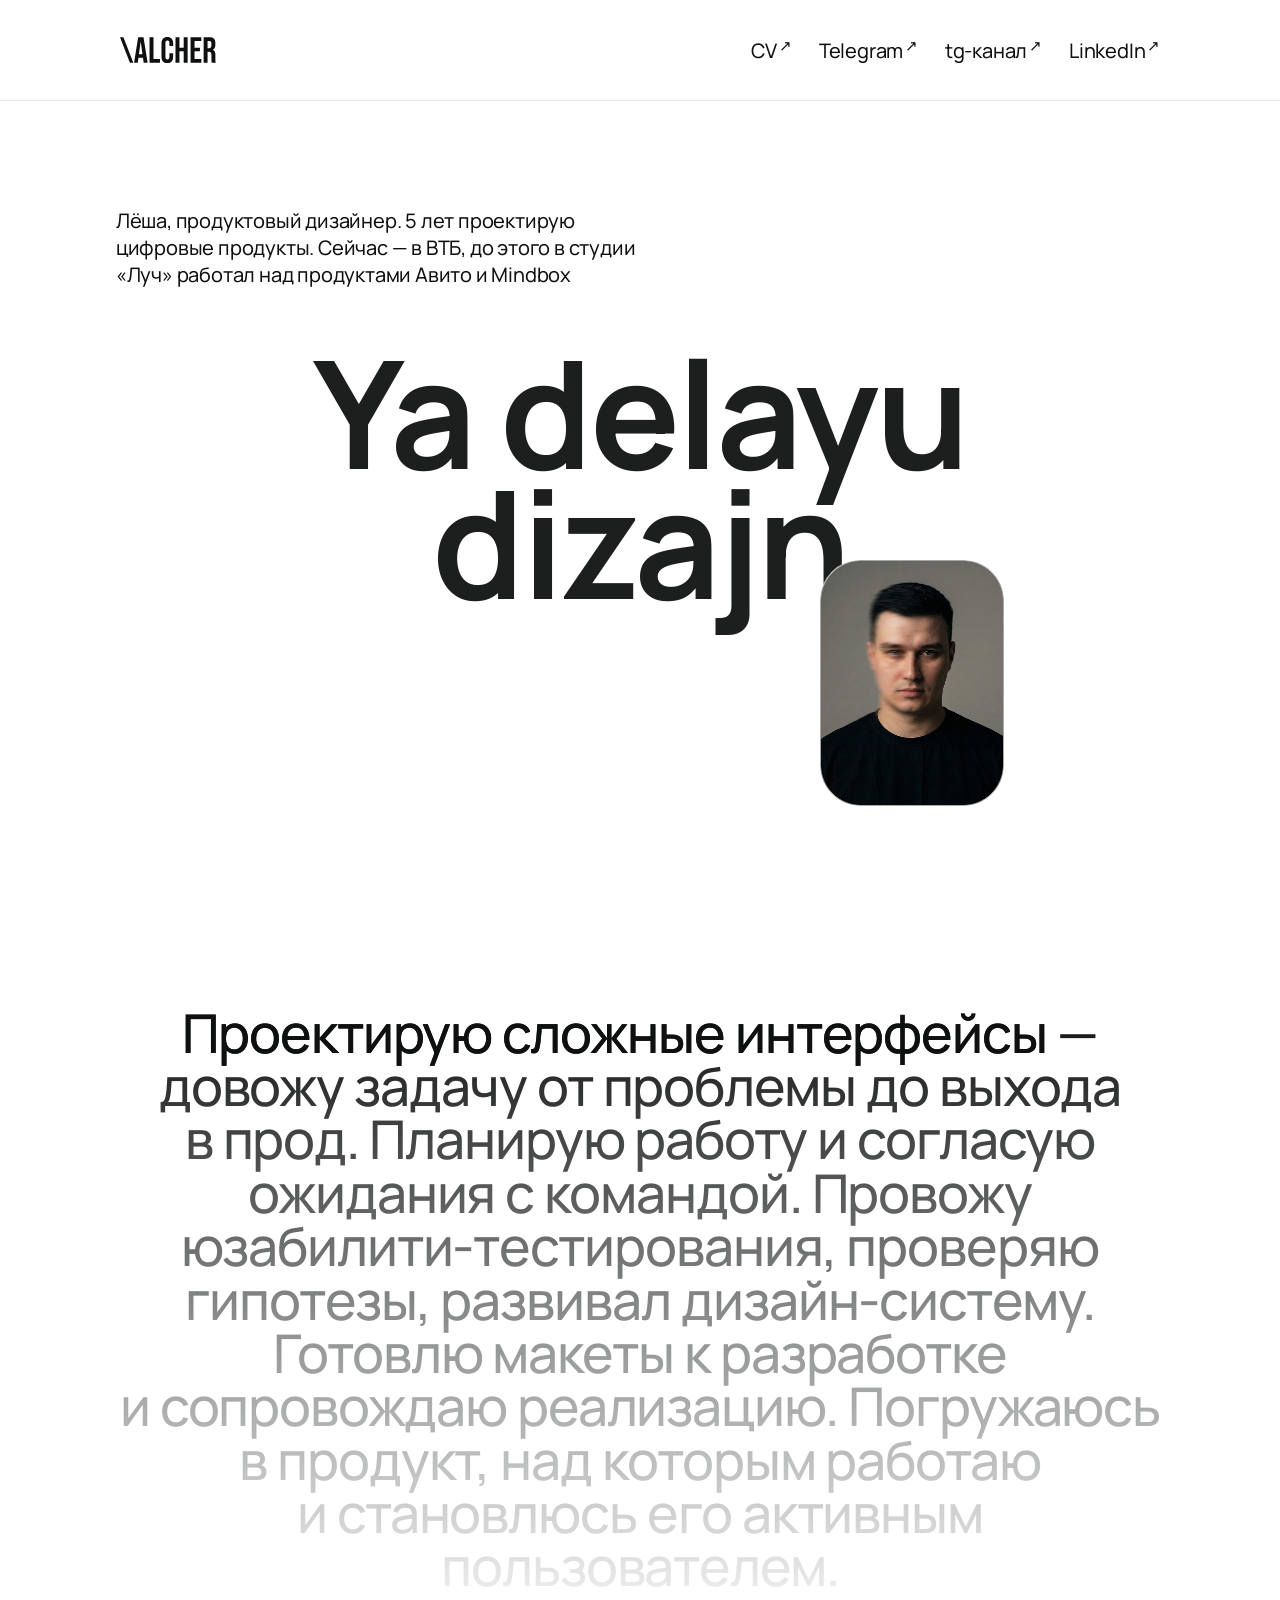
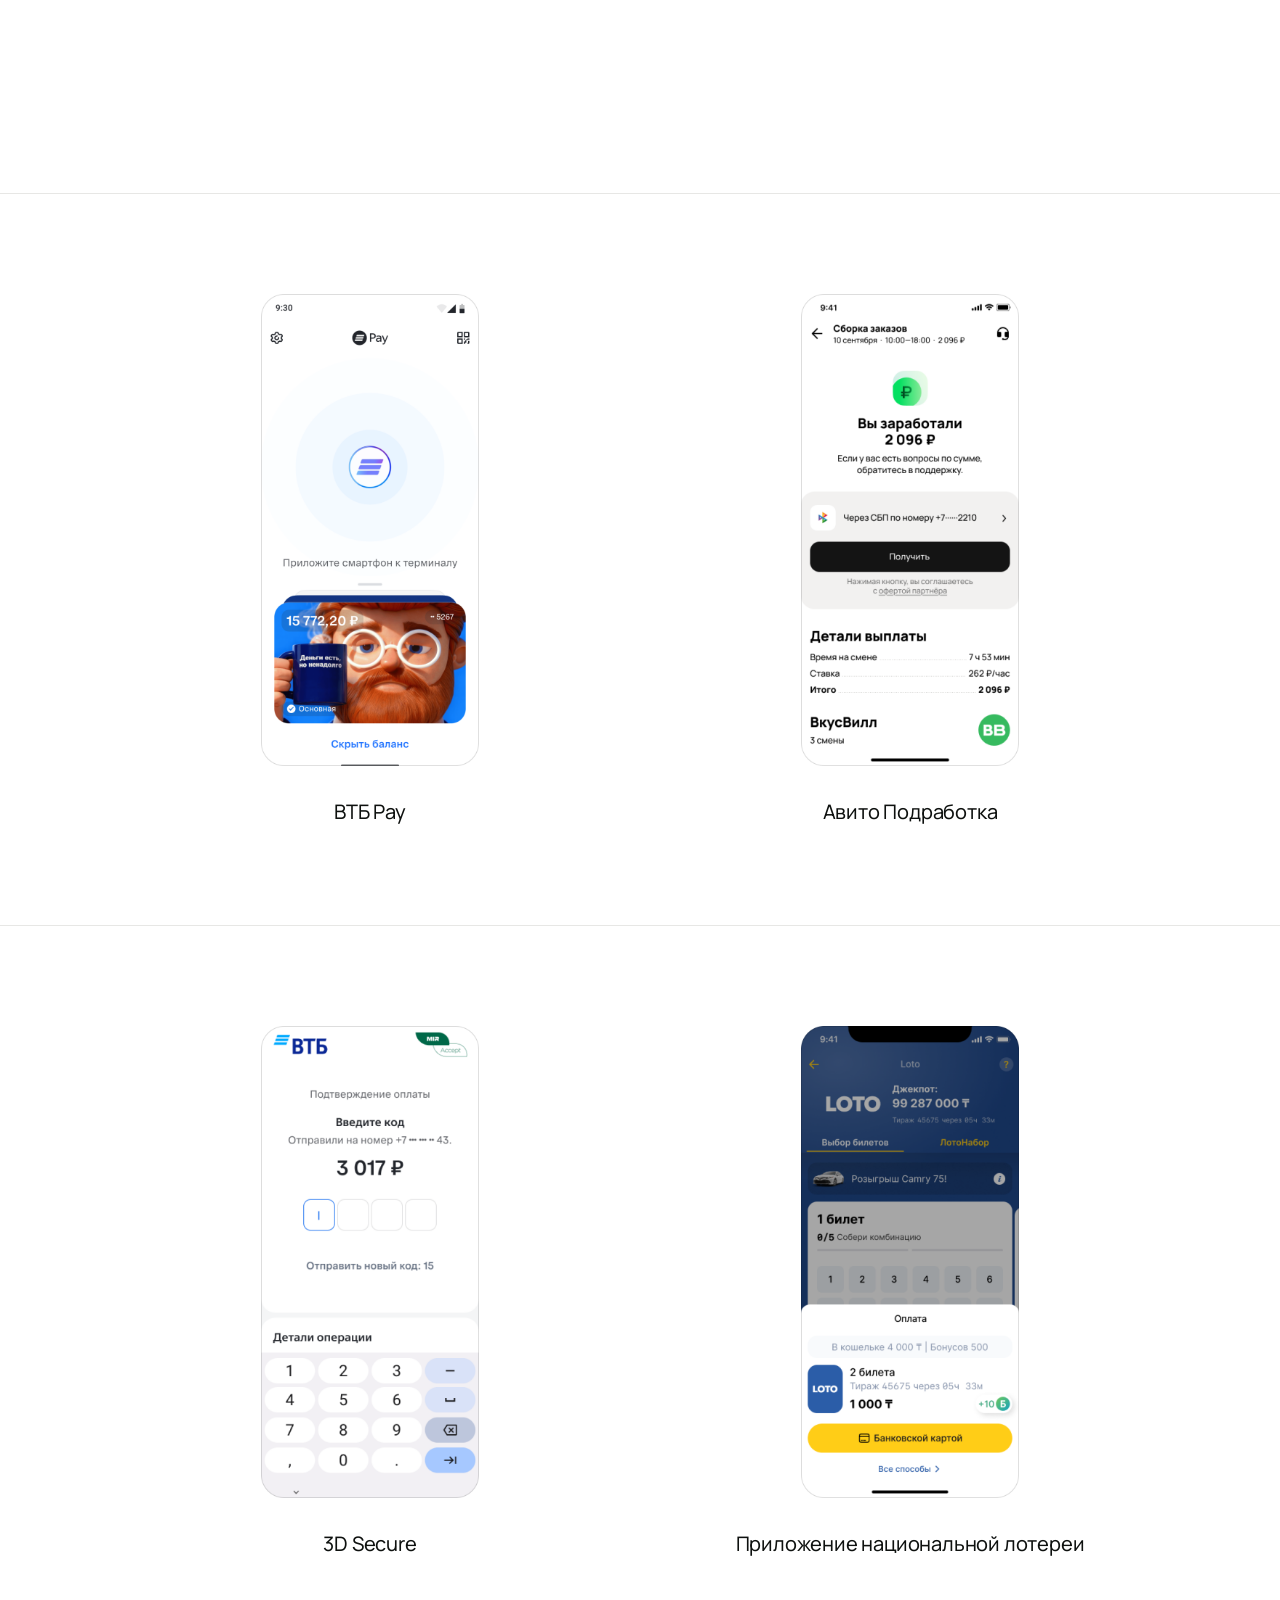
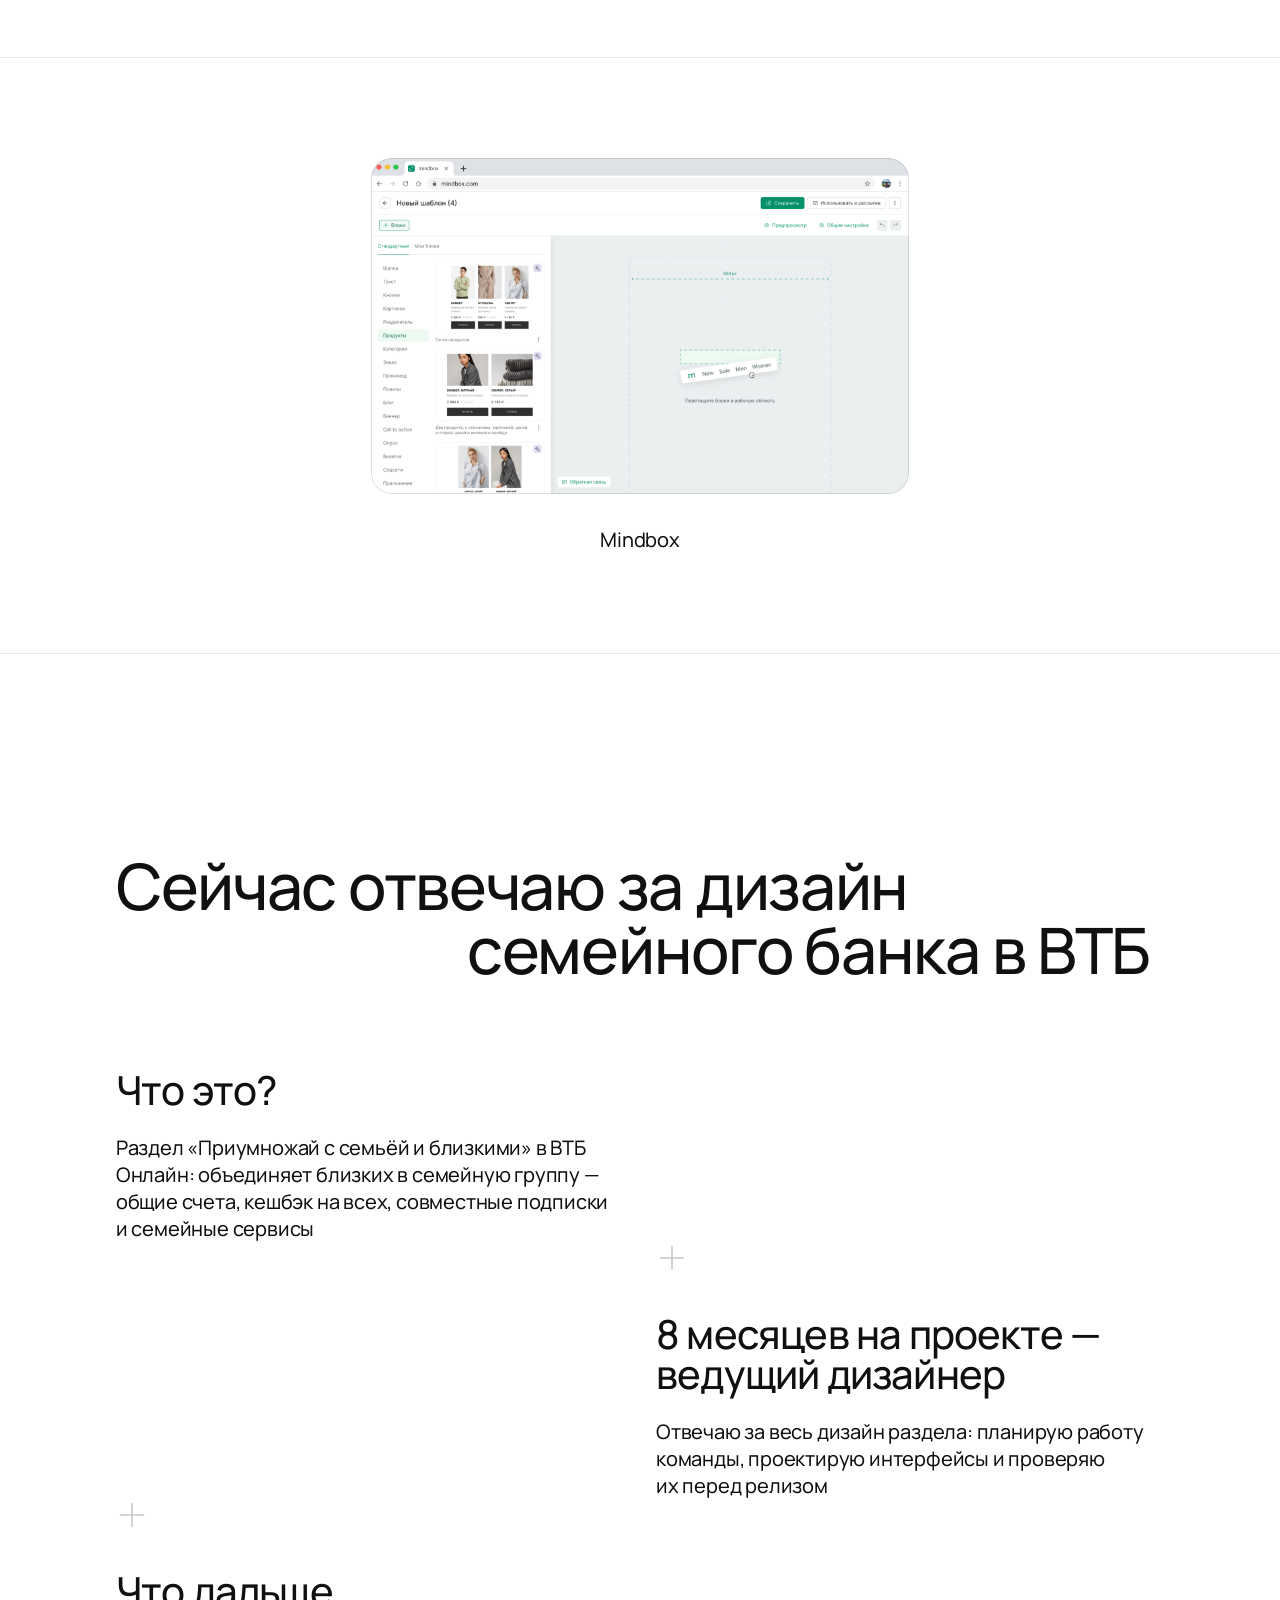
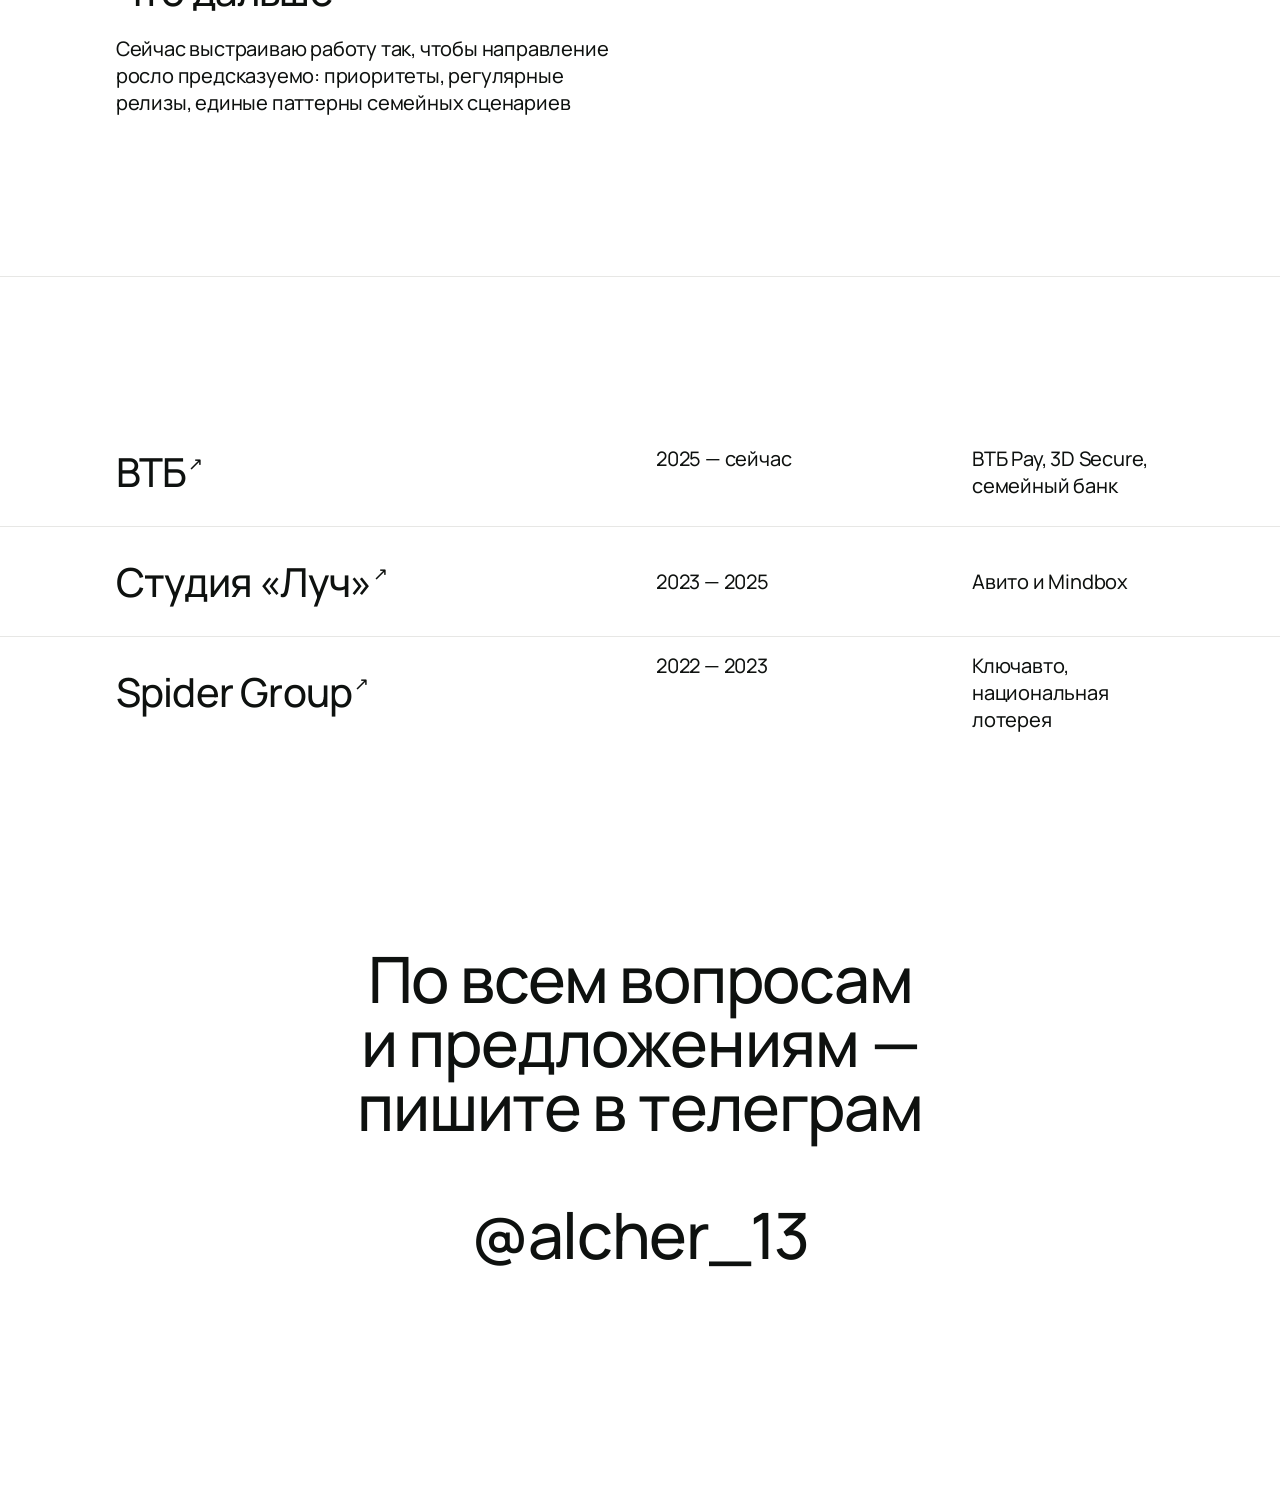
==== commit 0fdde4b1: "Keep initial loader visible for at least two seconds" ====
--- a/index.html
+++ b/index.html
@@ -3,7 +3,7 @@
 <head>
   <meta charset="UTF-8" />
   <meta name="viewport" content="width=device-width, initial-scale=1.0" />
-  <script src="js/home-loader.js"></script>
+  <script src="js/home-loader.js?v=min-2s-1"></script>
   <title>Alcher — Ya delayu dizajn</title>
   <meta name="description" content="Персональный сайт продуктового дизайнера" />
   <link rel="preconnect" href="https://fonts.googleapis.com" />
@@ -247,7 +247,7 @@
       }
 
       // Returning visits are already visible before the first paint.
-      // No fixed wait or loader fade is added after resources finish loading.
+      // Start immediately after content and the loader's minimum time are ready.
       document.addEventListener('home:ready', function () {
         revealTitle();
         start();
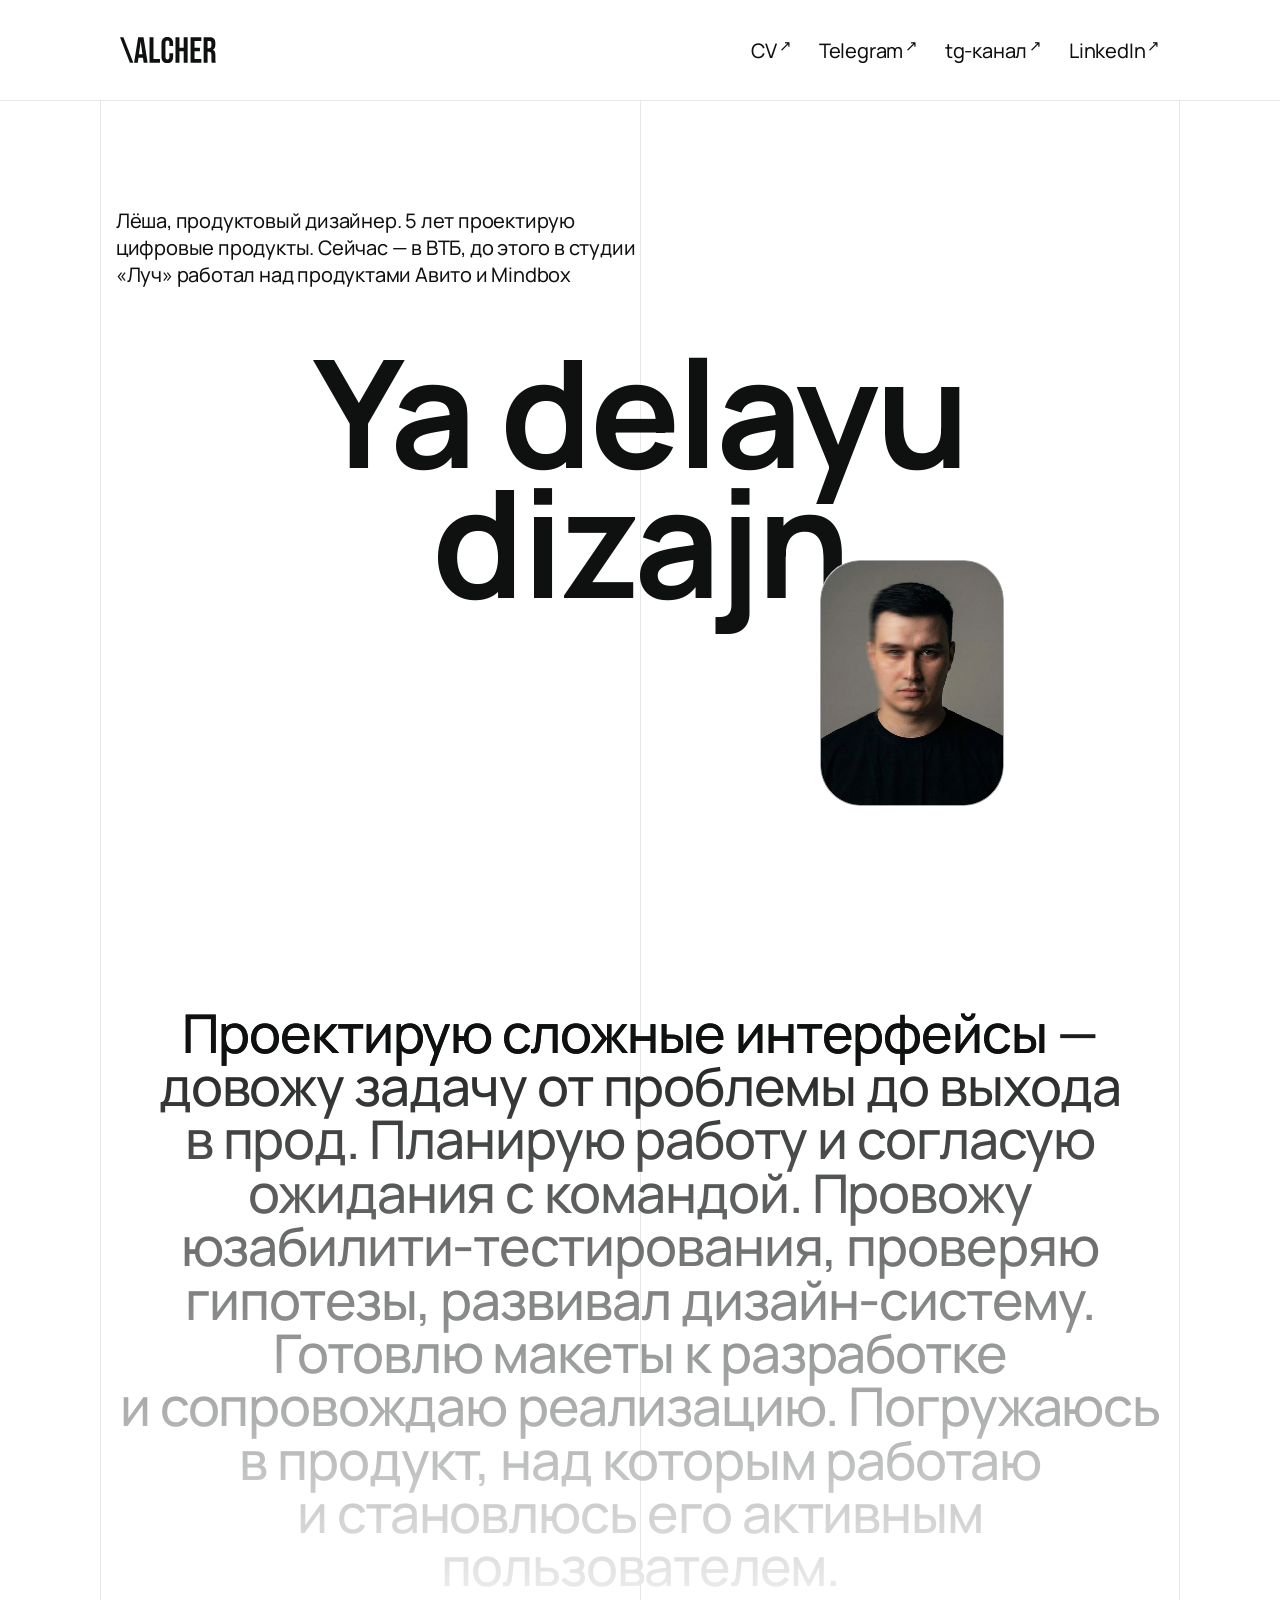
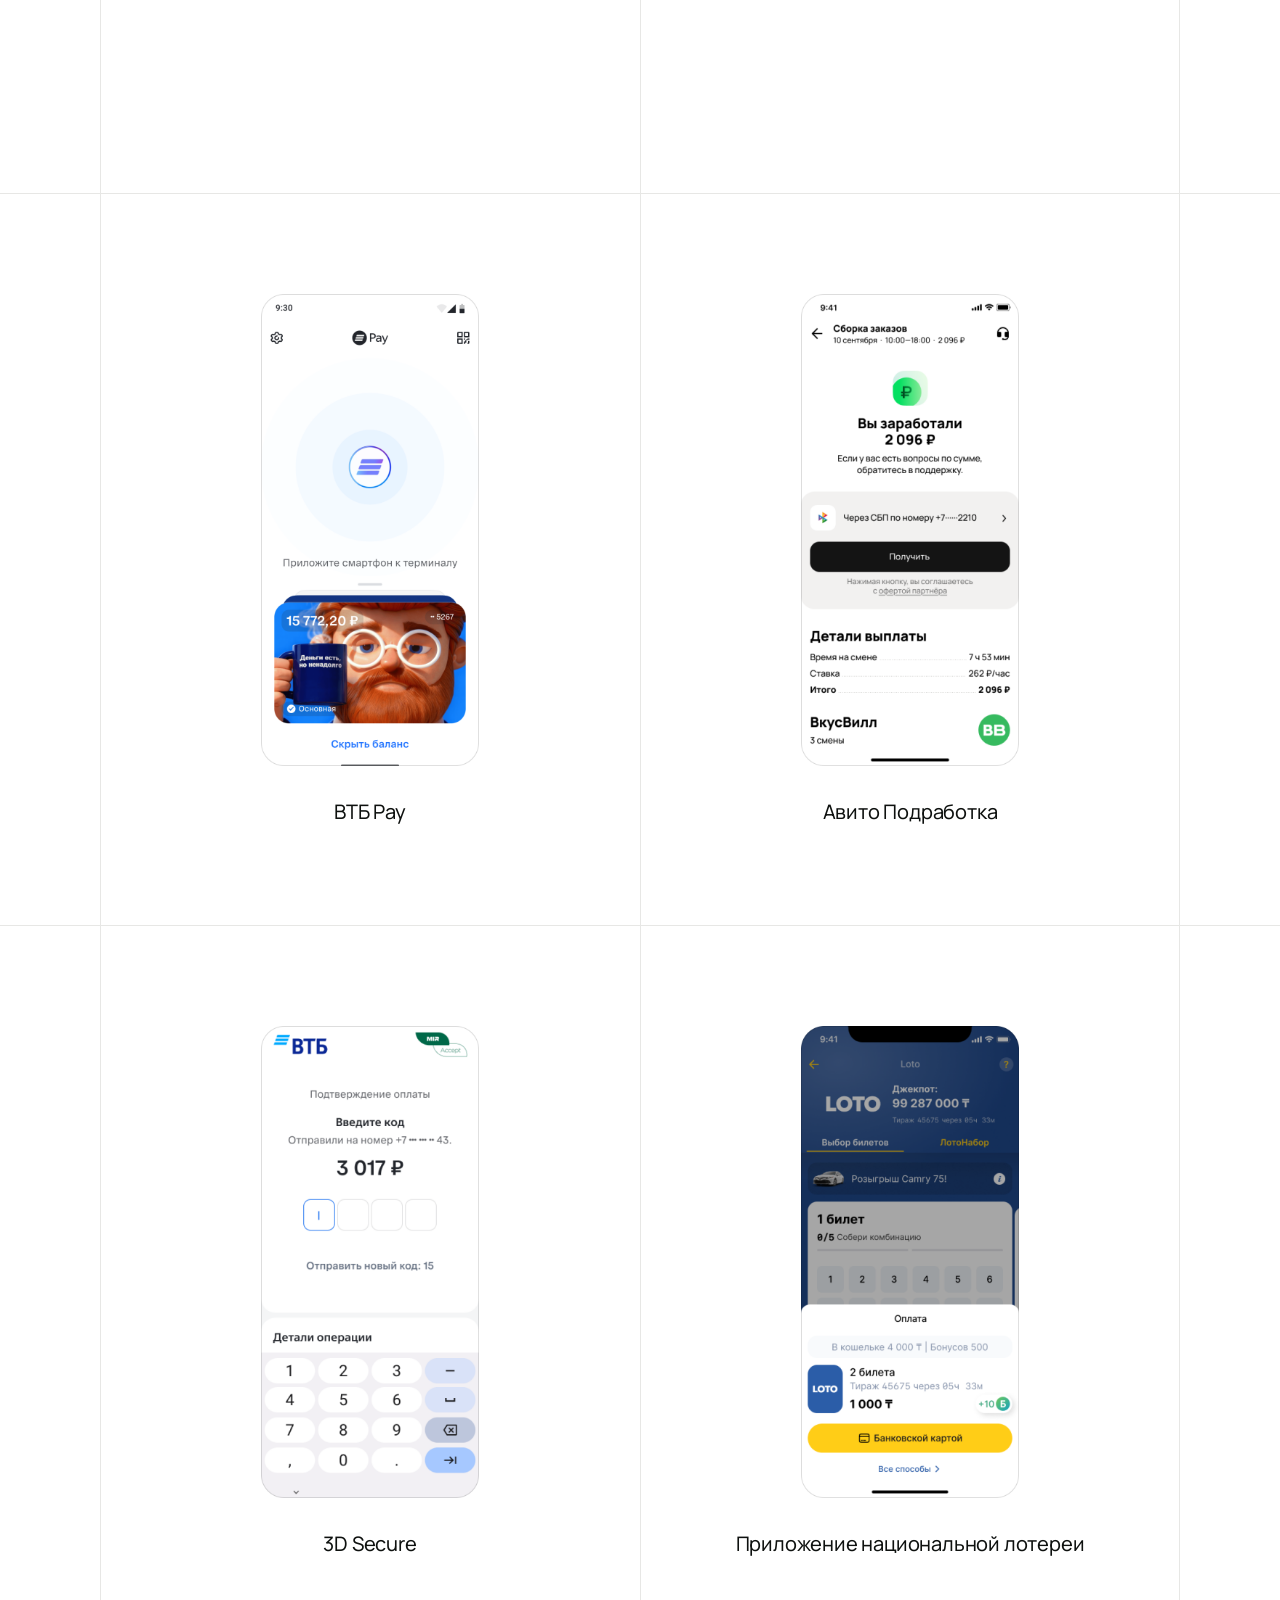
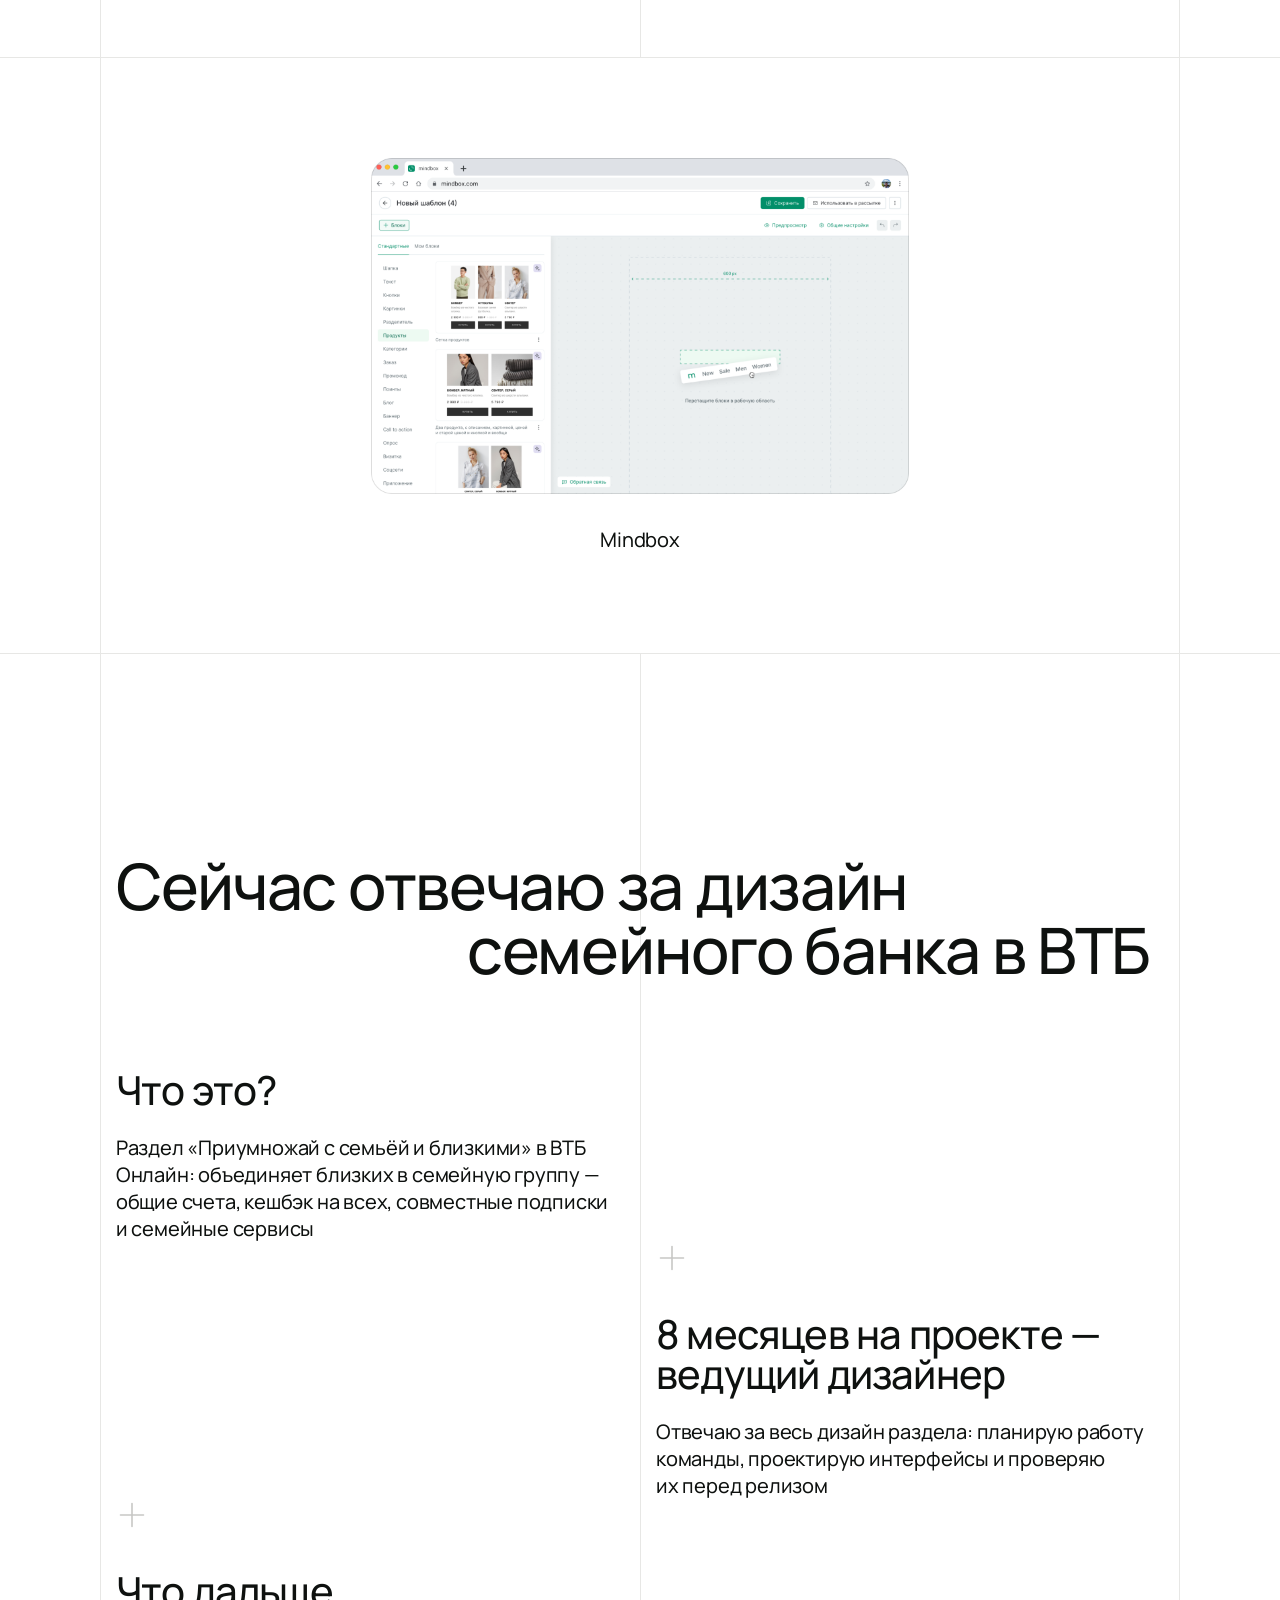
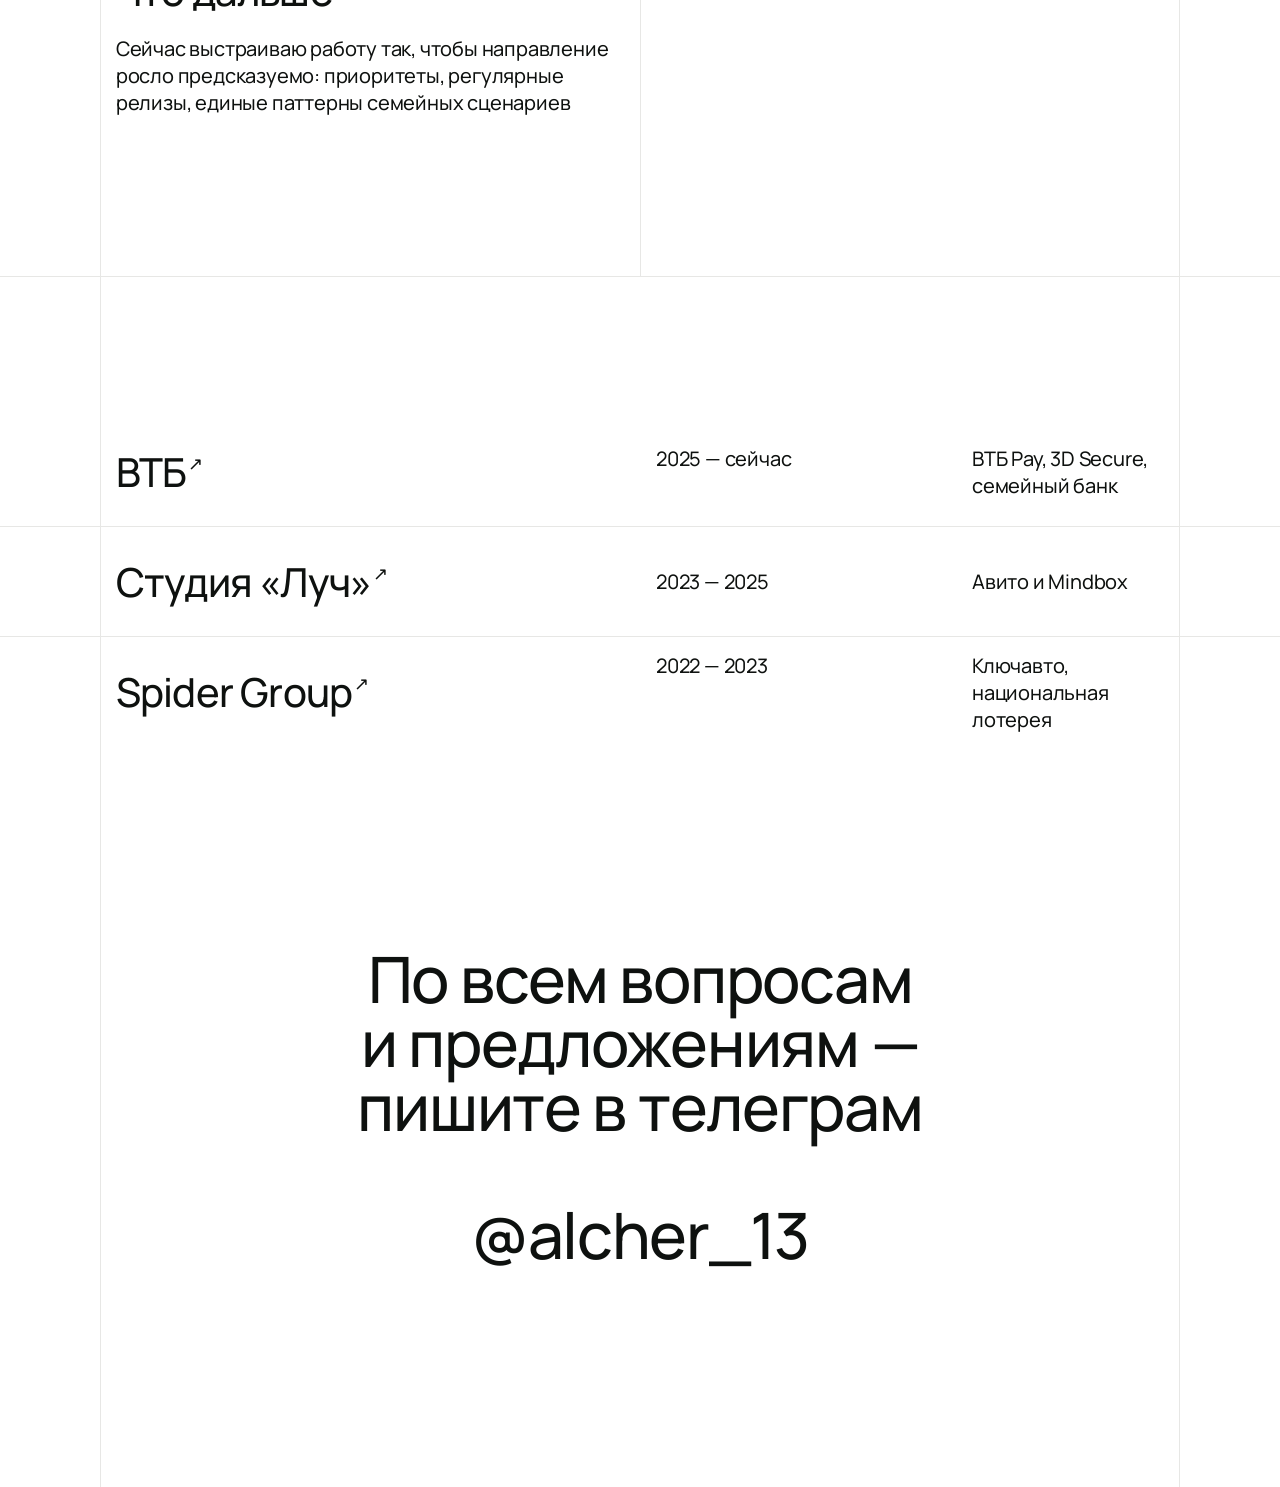
==== commit 2e03b68f: "Hold loader progress at 99 percent until ready" ====
--- a/index.html
+++ b/index.html
@@ -3,7 +3,7 @@
 <head>
   <meta charset="UTF-8" />
   <meta name="viewport" content="width=device-width, initial-scale=1.0" />
-  <script src="js/home-loader.js?v=min-2s-1"></script>
+  <script src="js/home-loader.js?v=min-2s-2"></script>
   <title>Alcher — Ya delayu dizajn</title>
   <meta name="description" content="Персональный сайт продуктового дизайнера" />
   <link rel="preconnect" href="https://fonts.googleapis.com" />
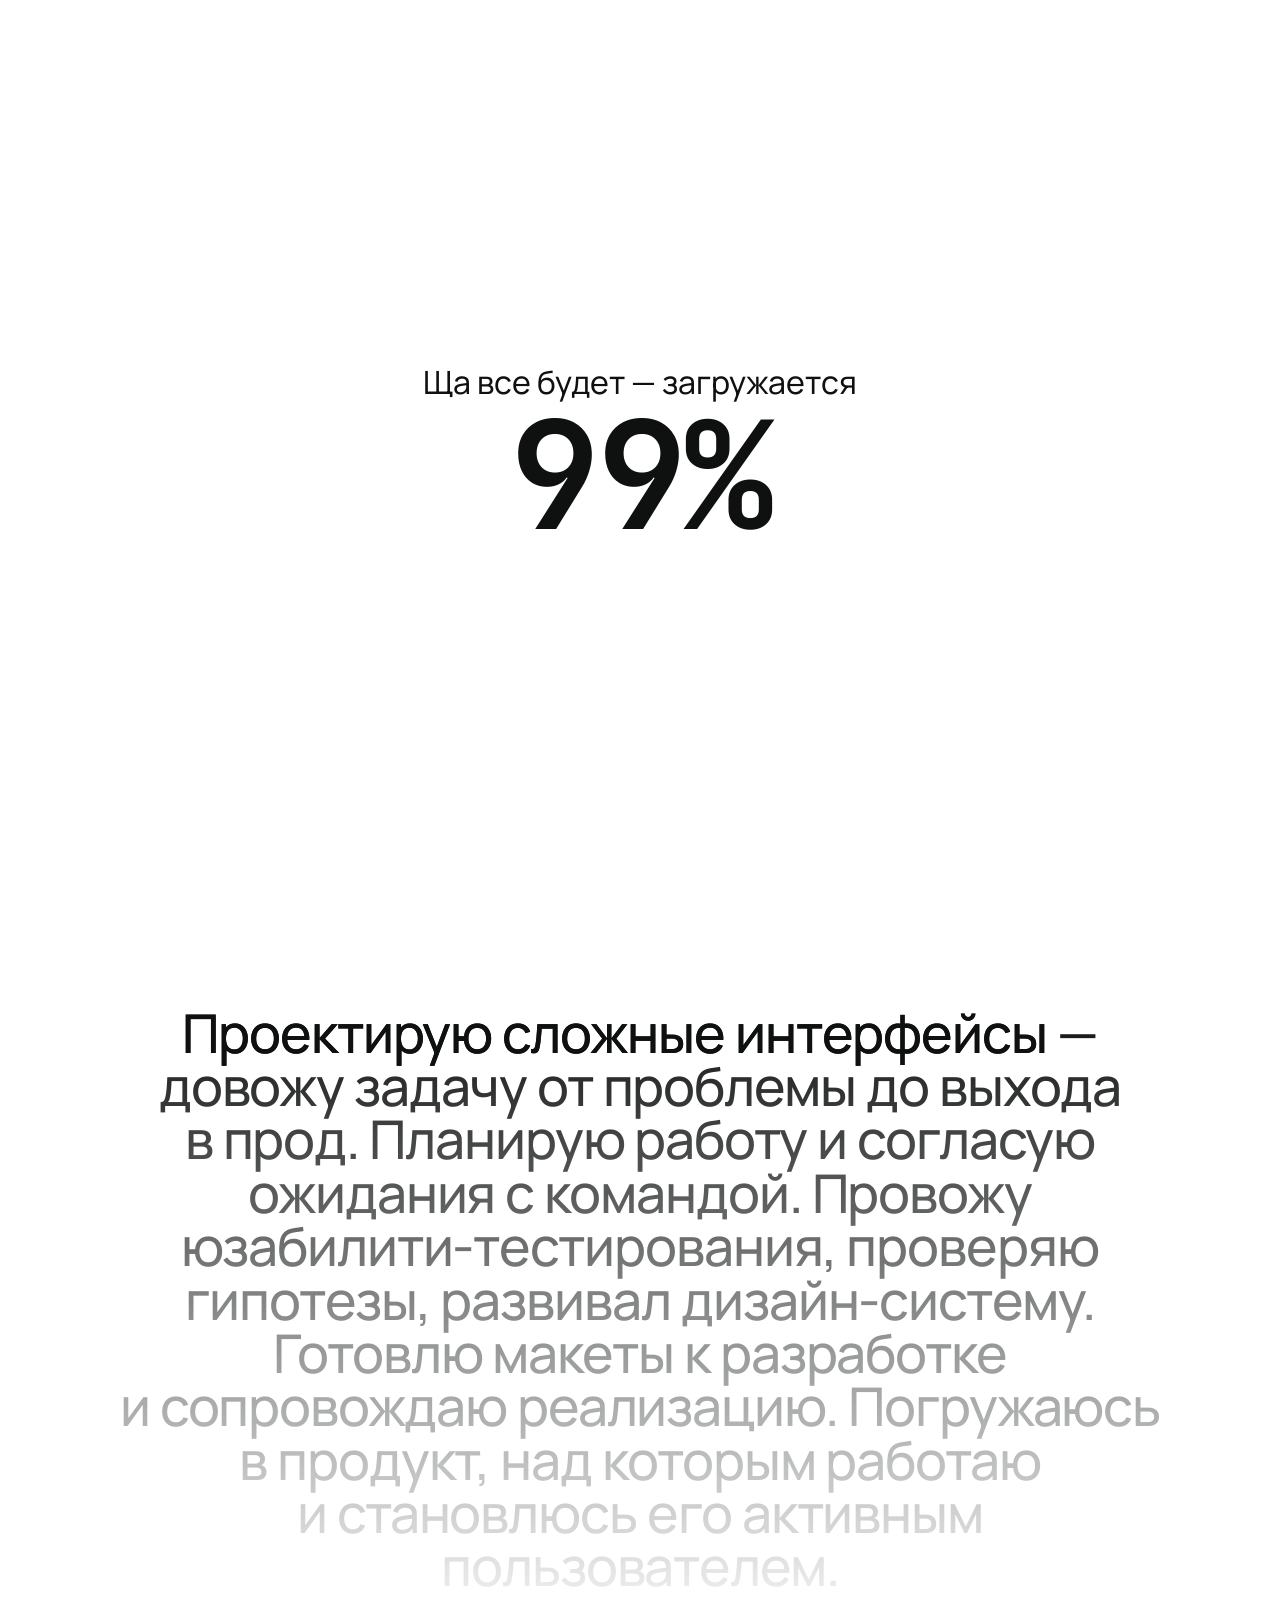
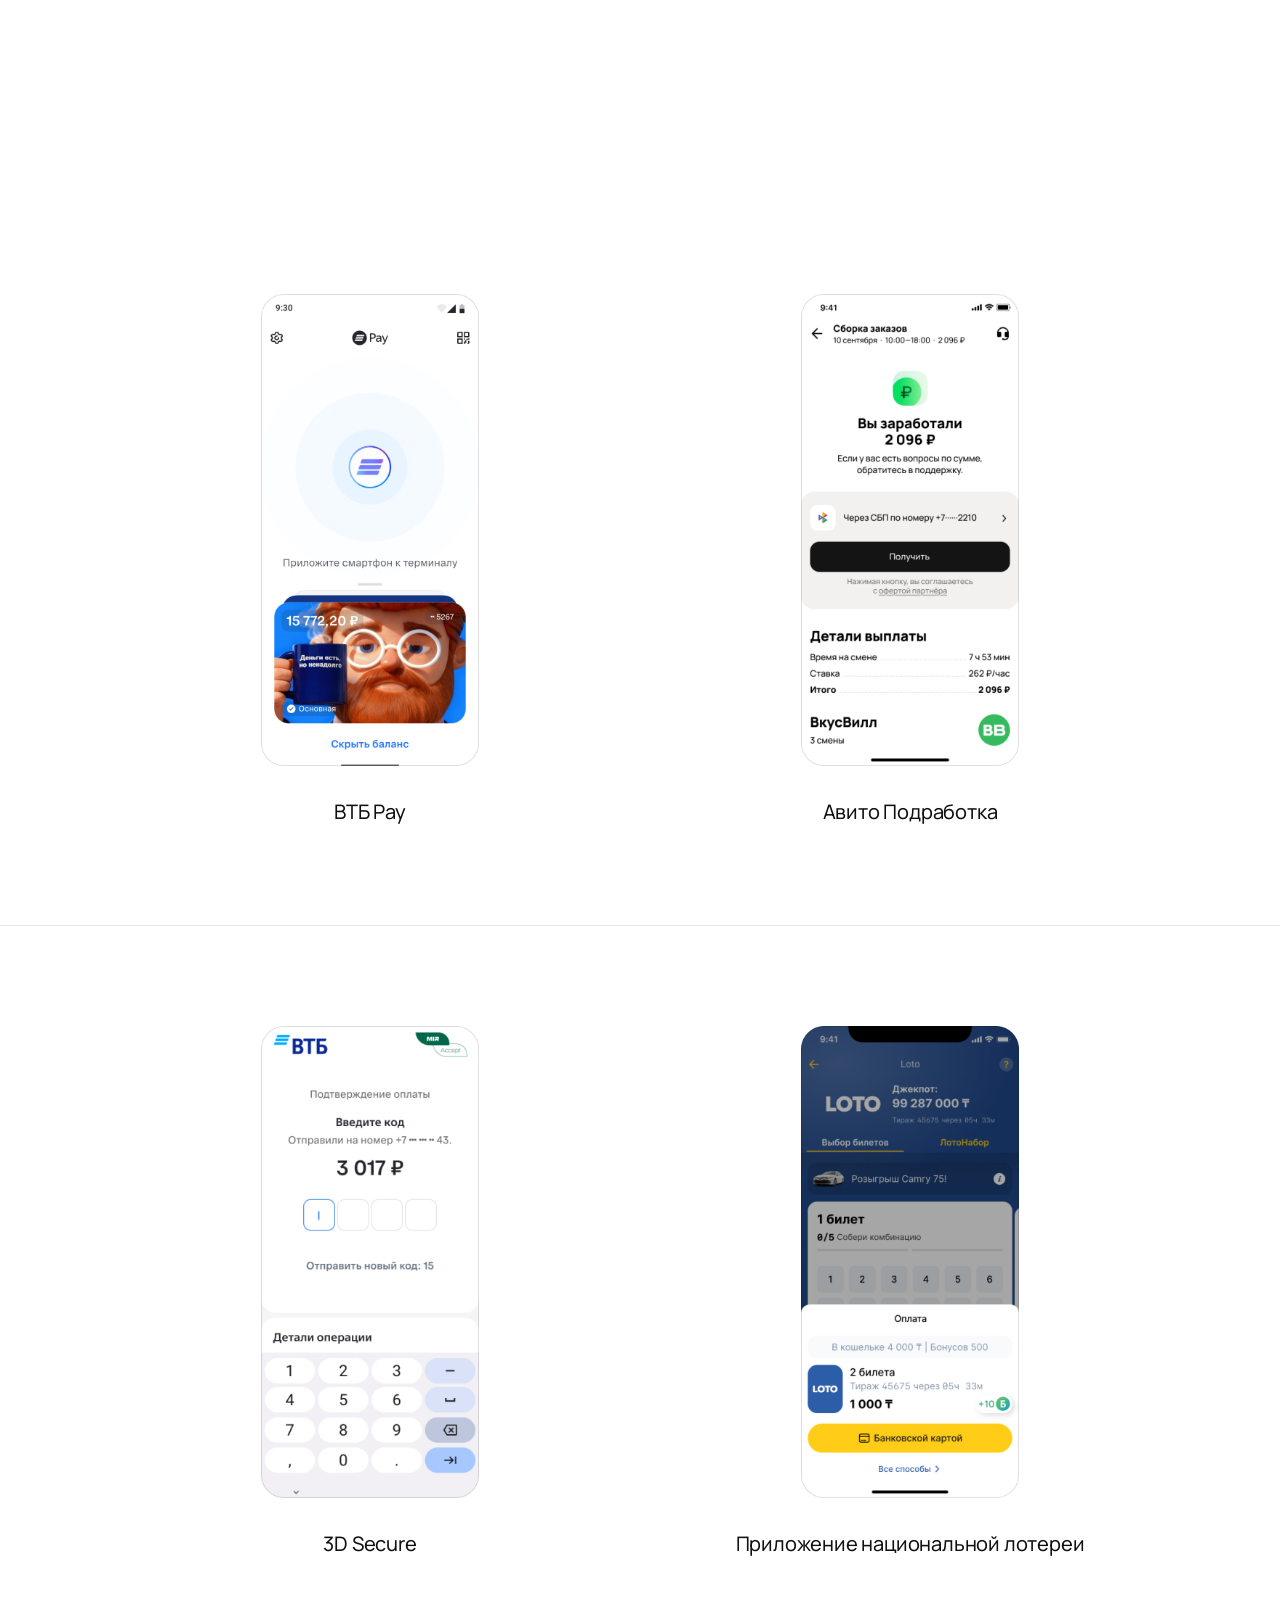
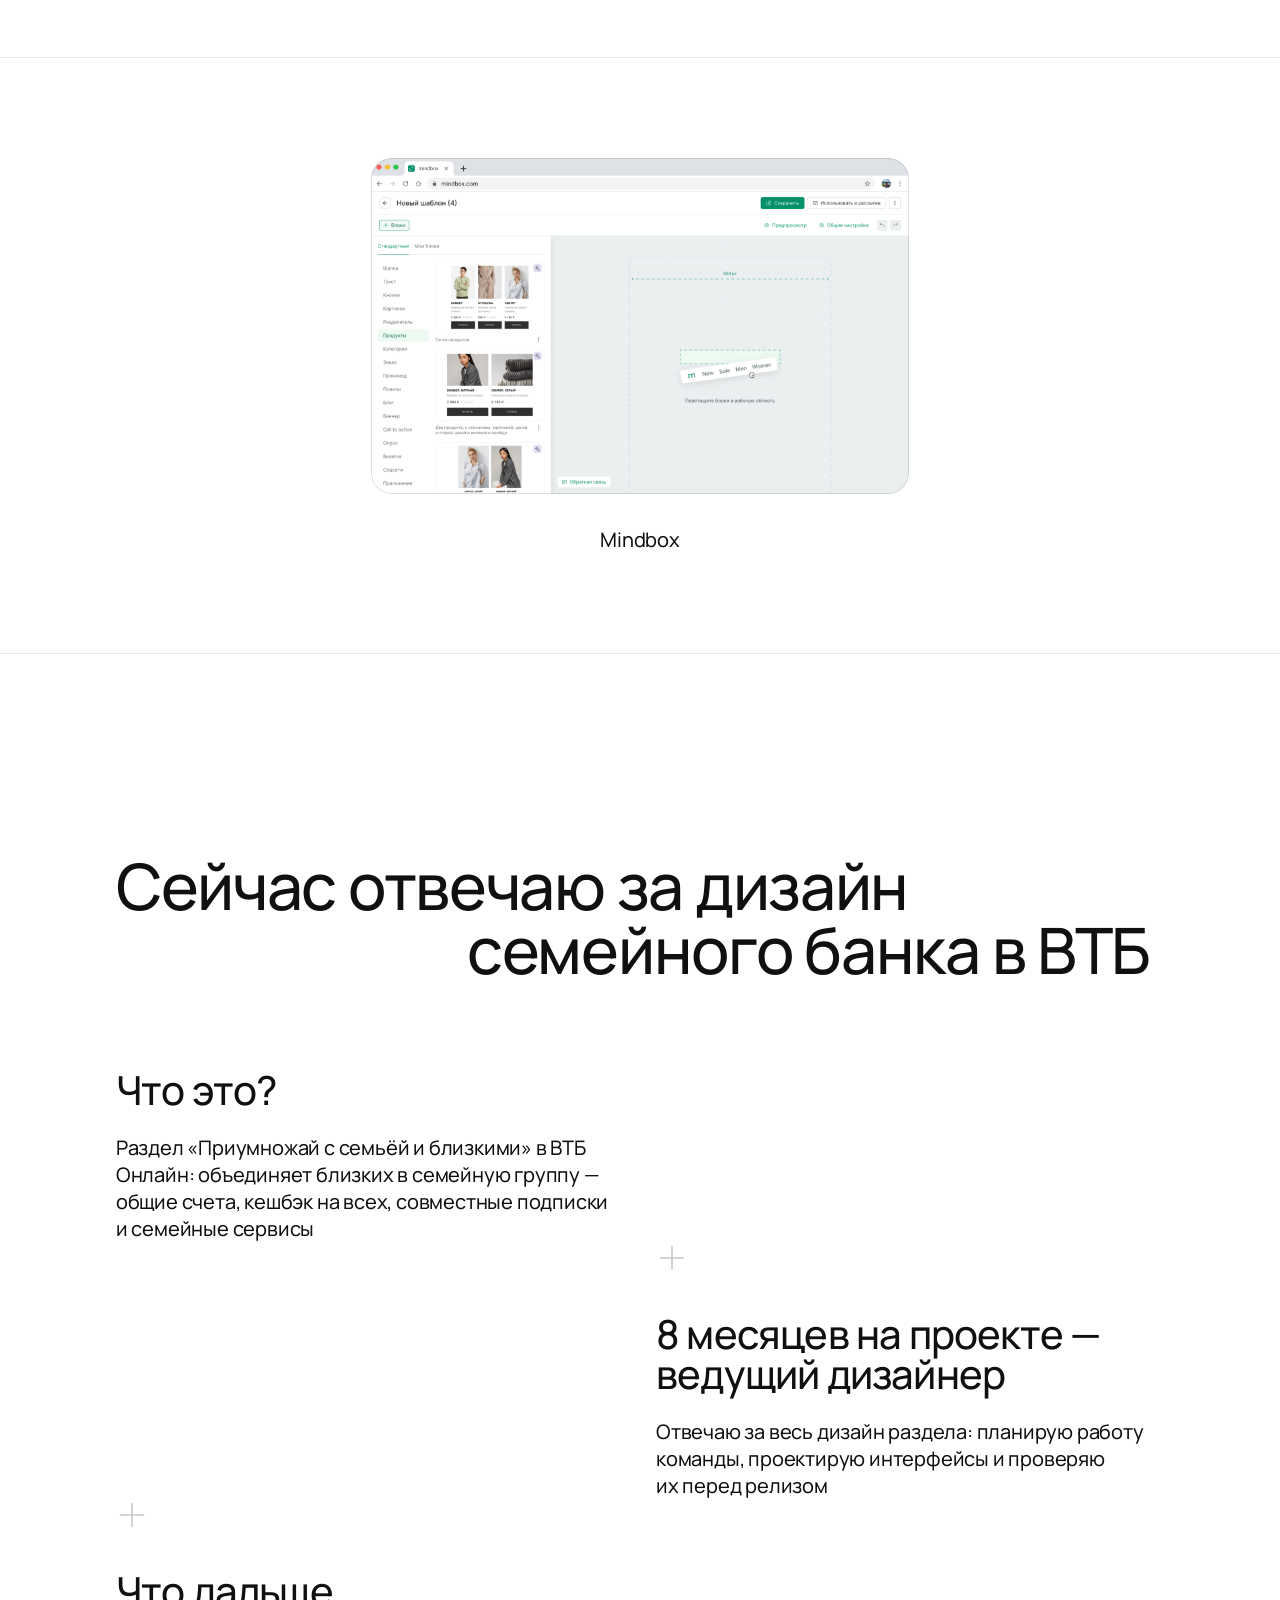
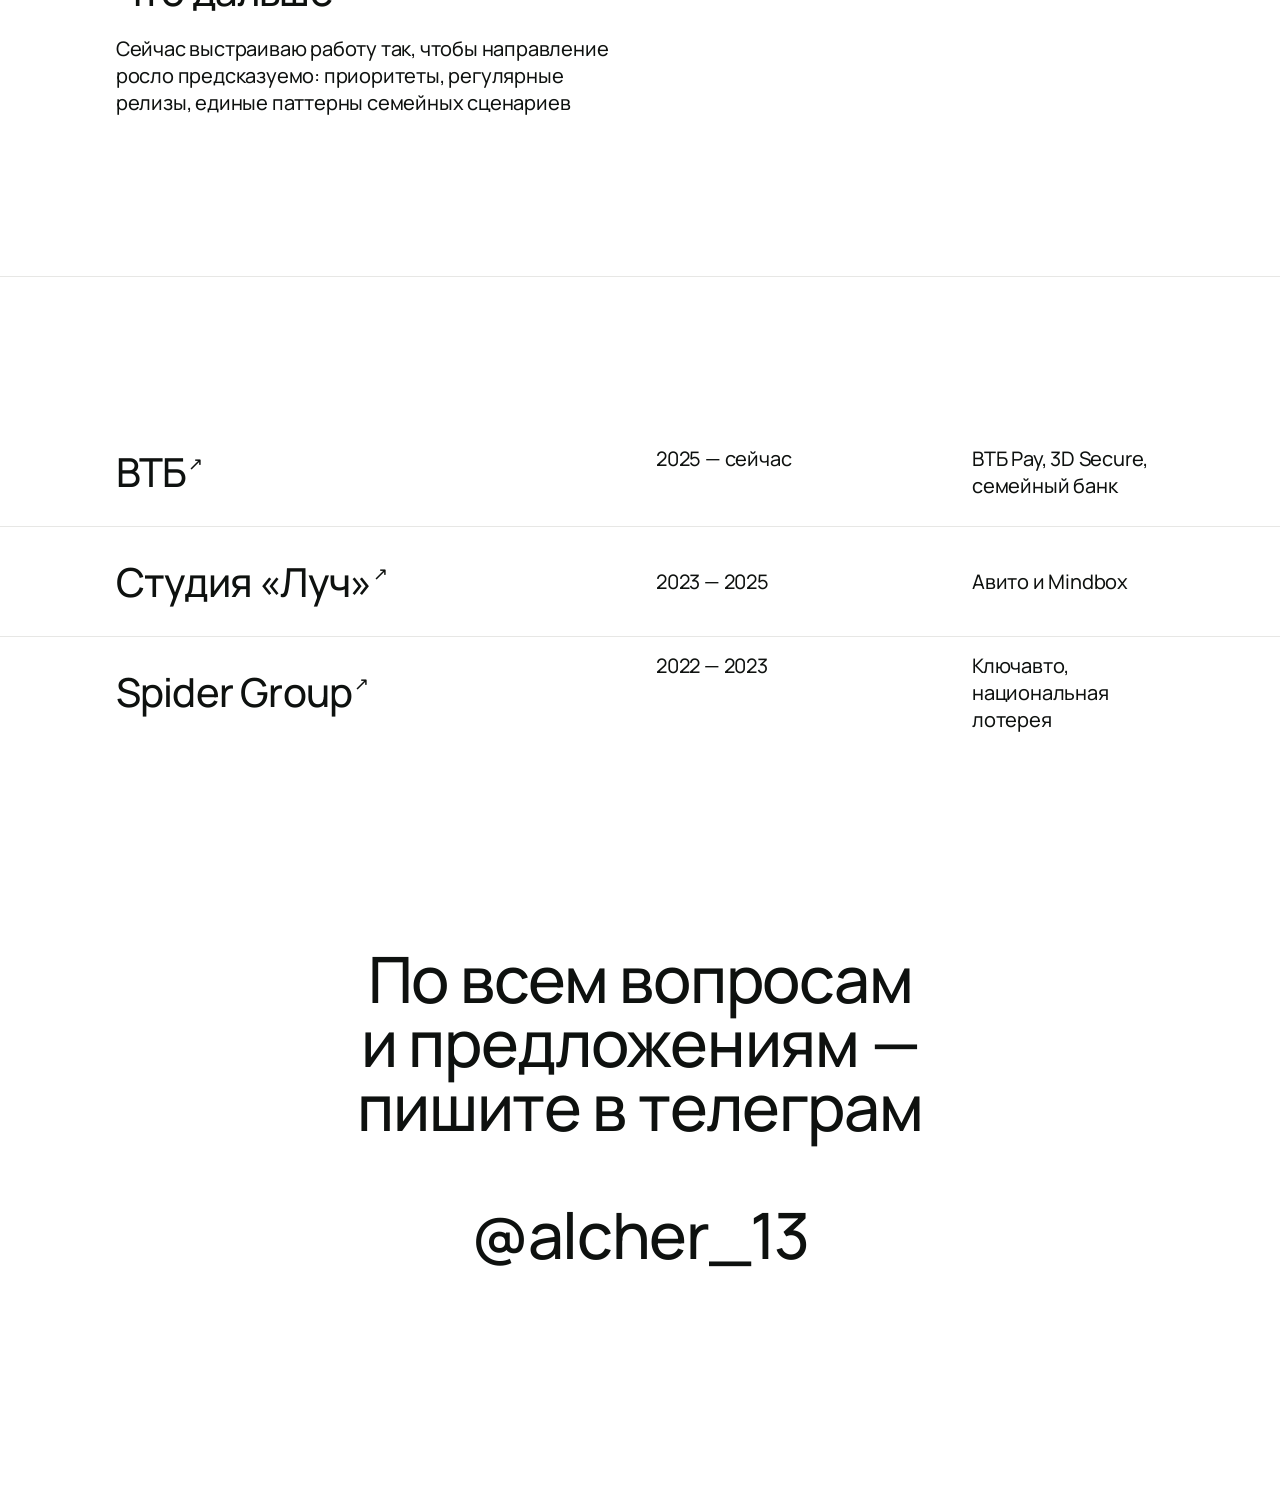
==== commit 44dee8f2: "Animate homepage loading progress smoothly" ====
--- a/index.html
+++ b/index.html
@@ -3,13 +3,13 @@
 <head>
   <meta charset="UTF-8" />
   <meta name="viewport" content="width=device-width, initial-scale=1.0" />
-  <script src="js/home-loader.js?v=min-2s-2"></script>
+  <script src="js/home-loader.js?v=smooth-1"></script>
   <title>Alcher — Ya delayu dizajn</title>
   <meta name="description" content="Персональный сайт продуктового дизайнера" />
   <link rel="preconnect" href="https://fonts.googleapis.com" />
   <link rel="preconnect" href="https://fonts.gstatic.com" crossorigin />
   <link href="https://fonts.googleapis.com/css2?family=JetBrains+Mono:wght@700&family=Manrope:wght@400;500;700;800&display=swap" rel="stylesheet" />
-  <link rel="stylesheet" href="css/styles.css?v=content-loader-1" />
+  <link rel="stylesheet" href="css/styles.css?v=smooth-loader-1" />
   <link rel="icon" href="favicon.ico" sizes="any" />
   <link rel="icon" type="image/png" sizes="32x32" href="img/favicon-32.png" />
   <link rel="apple-touch-icon" href="img/apple-touch-icon.png" />
--- a/css/styles.css
+++ b/css/styles.css
@@ -72,6 +72,7 @@
 }
 
 .loader__pct {
+  font-variant-numeric: tabular-nums;
   color: #0E110F;
   text-align: center;
   font-family: "JetBrains Mono", monospace;
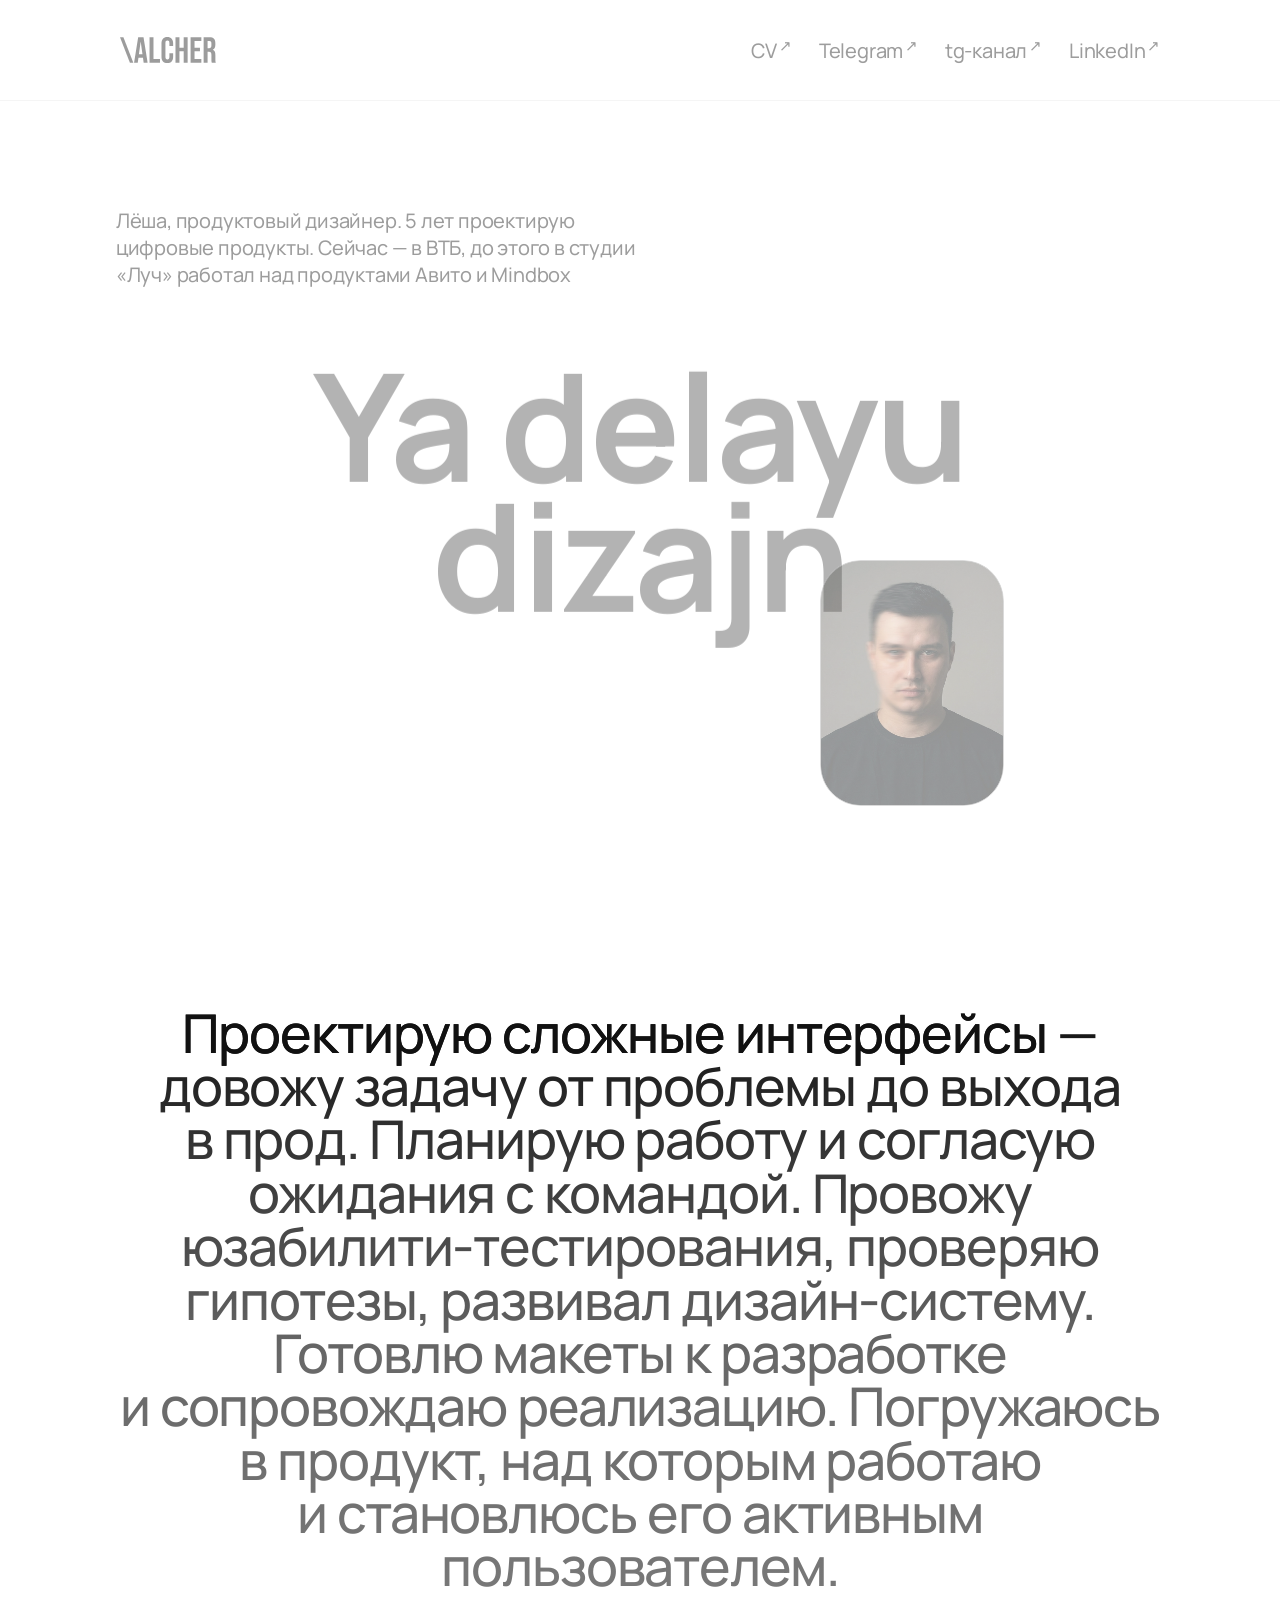
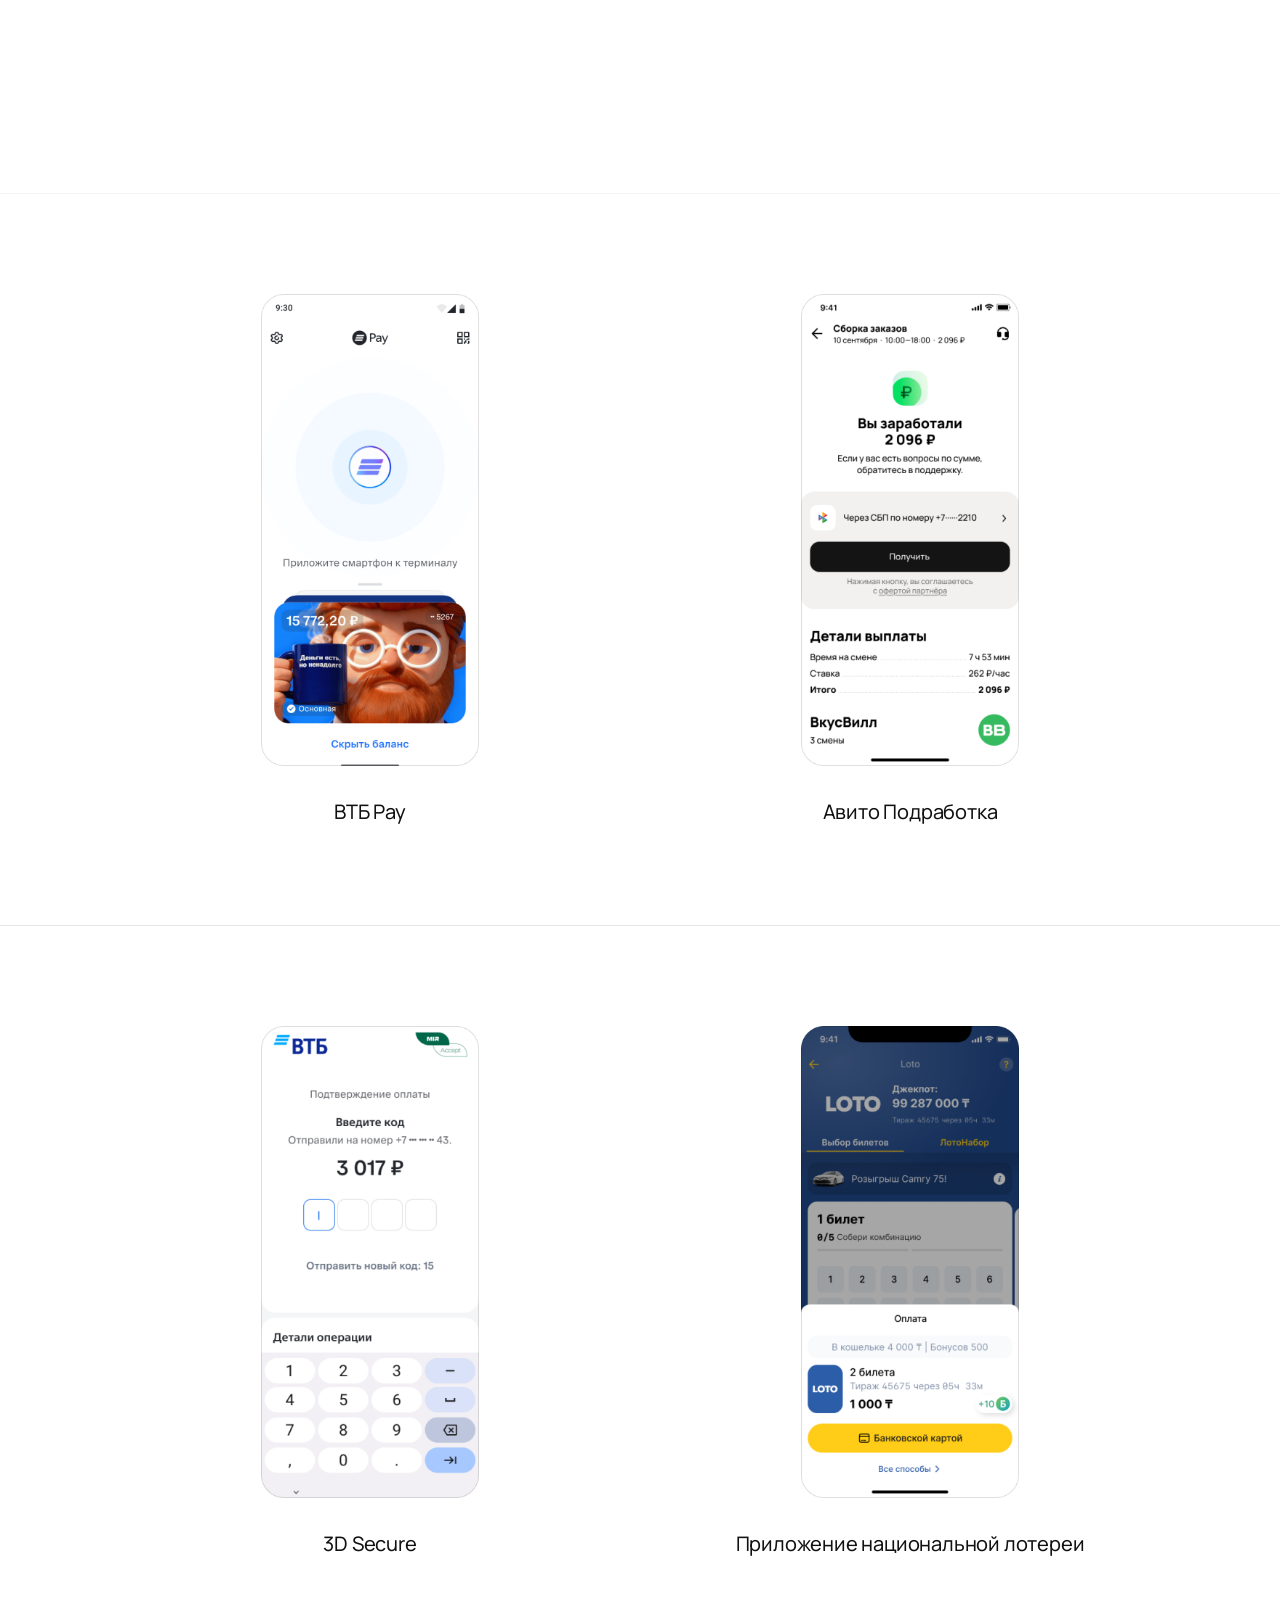
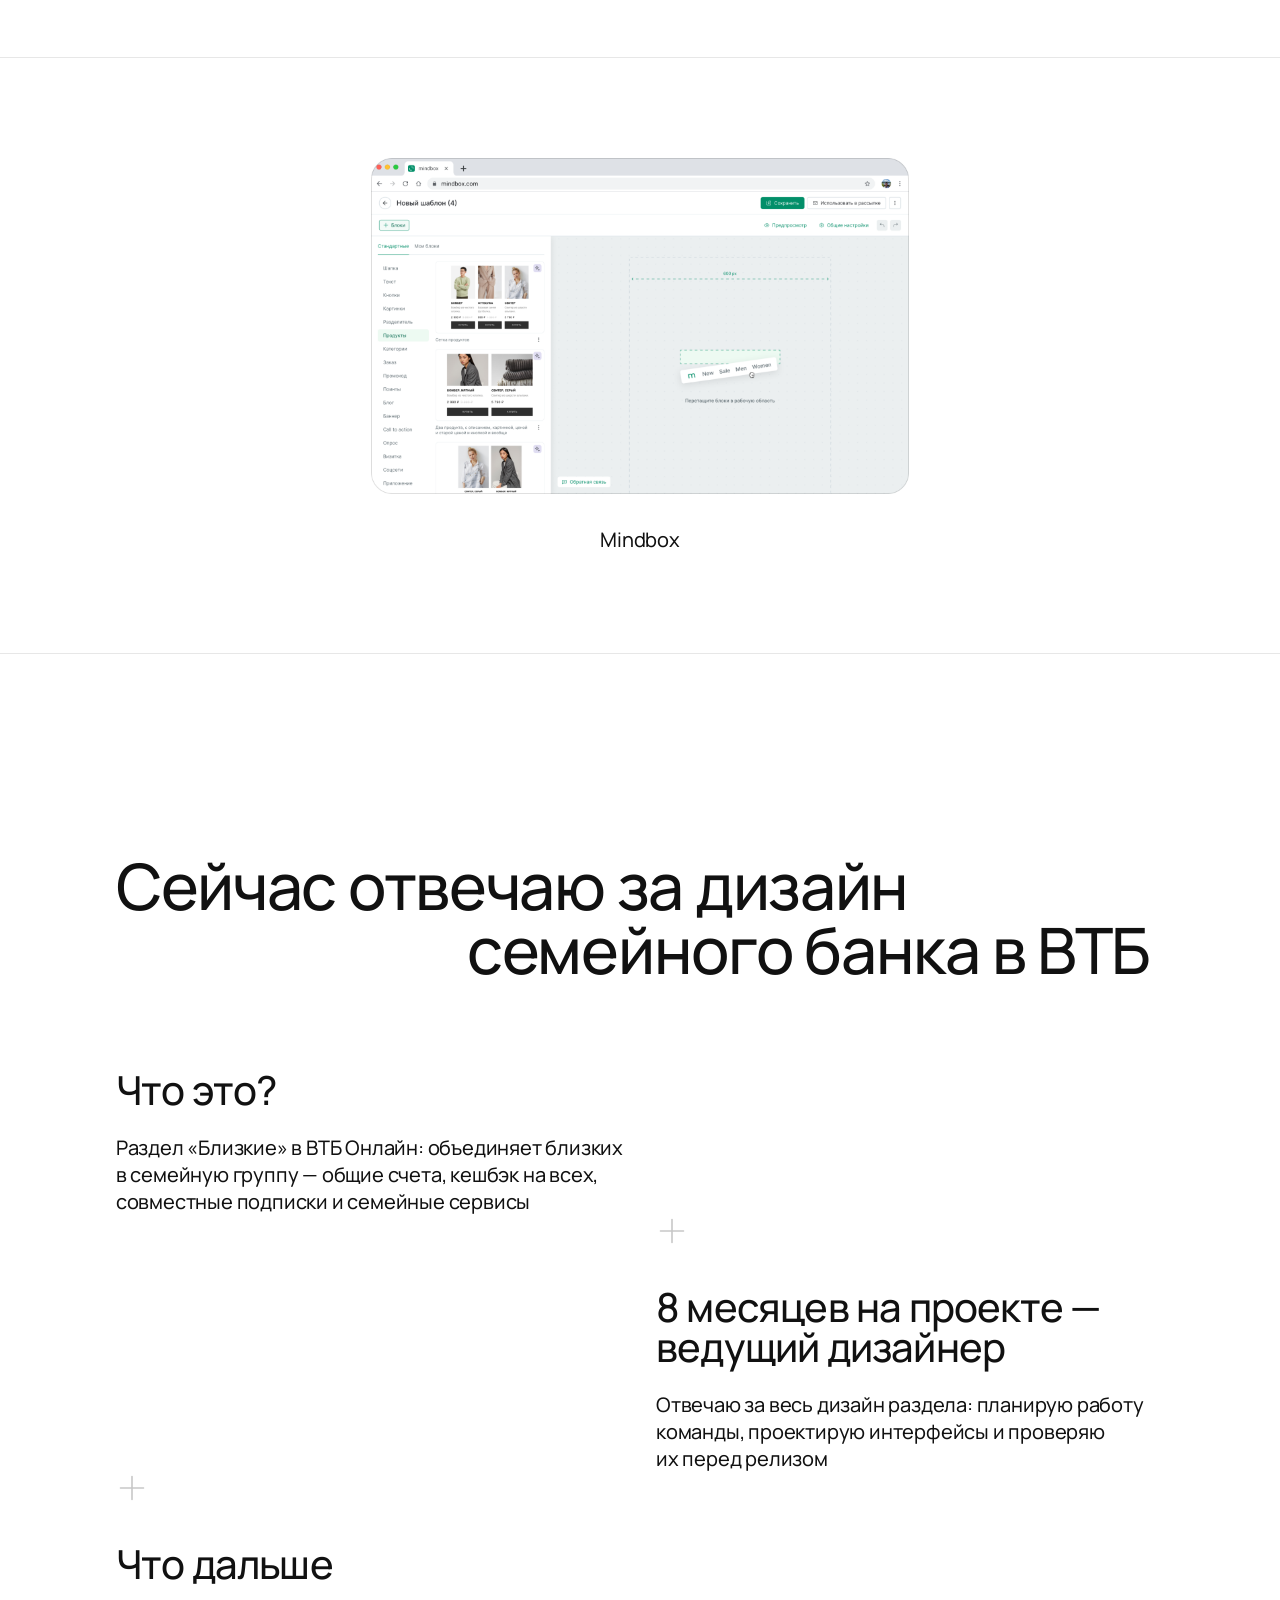
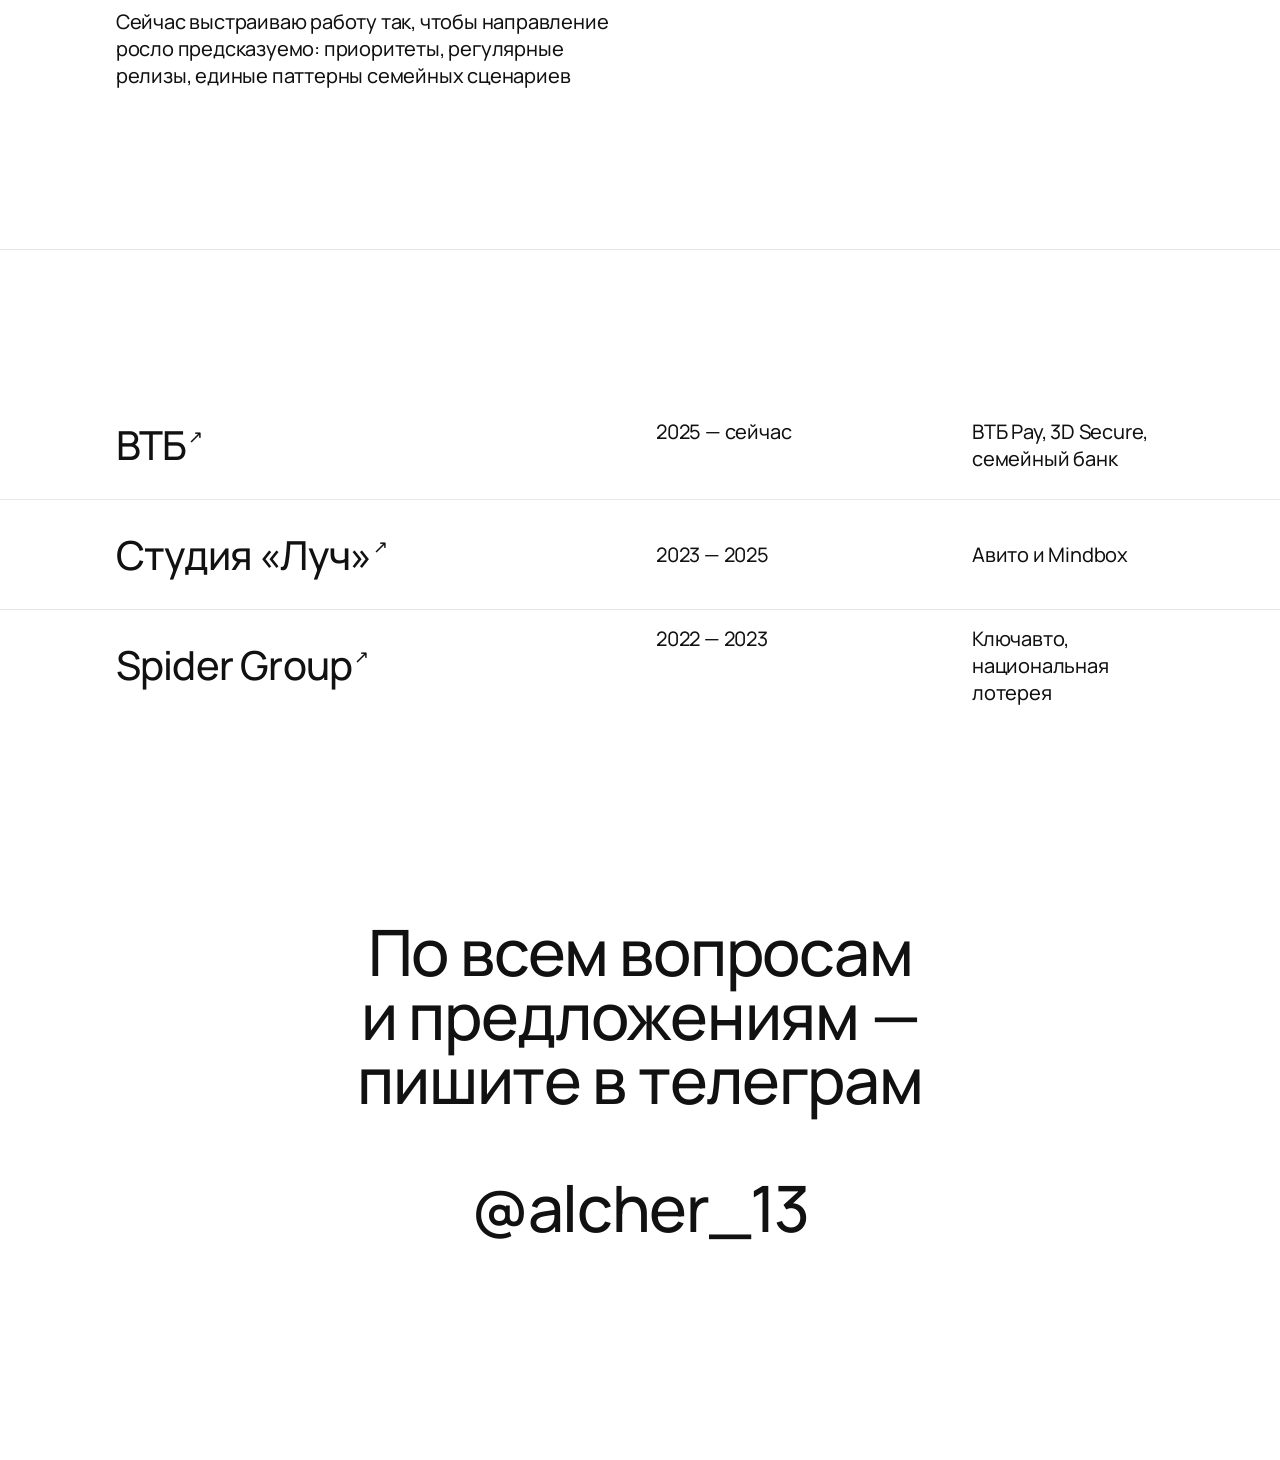
==== commit 5ebd9dcc: "Add automatic neutral themes across portfolio" ====
--- a/index.html
+++ b/index.html
@@ -3,13 +3,17 @@
 <head>
   <meta charset="UTF-8" />
   <meta name="viewport" content="width=device-width, initial-scale=1.0" />
+  <meta name="color-scheme" content="light dark" />
+  <meta name="theme-color" content="#ffffff" media="(prefers-color-scheme: light)" />
+  <meta name="theme-color" content="#141414" media="(prefers-color-scheme: dark)" />
+  <link rel="stylesheet" href="css/theme.css?v=neutral-theme-2" />
   <script src="js/home-loader.js?v=smooth-1"></script>
   <title>Alcher — Ya delayu dizajn</title>
   <meta name="description" content="Персональный сайт продуктового дизайнера" />
   <link rel="preconnect" href="https://fonts.googleapis.com" />
   <link rel="preconnect" href="https://fonts.gstatic.com" crossorigin />
   <link href="https://fonts.googleapis.com/css2?family=JetBrains+Mono:wght@700&family=Manrope:wght@400;500;700;800&display=swap" rel="stylesheet" />
-  <link rel="stylesheet" href="css/styles.css?v=smooth-loader-1" />
+  <link rel="stylesheet" href="css/styles.css?v=neutral-theme-2" />
   <link rel="icon" href="favicon.ico" sizes="any" />
   <link rel="icon" type="image/png" sizes="32x32" href="img/favicon-32.png" />
   <link rel="apple-touch-icon" href="img/apple-touch-icon.png" />
@@ -121,18 +125,18 @@
     <div class="family__grid">
       <div class="family__item family__item--a">
         <h3 class="family__h">Что это?</h3>
-        <p class="family__p">Раздел «Приумножай с&nbsp;семьёй и&nbsp;близкими» в&nbsp;ВТБ Онлайн: объединяет близких в&nbsp;семейную группу&nbsp;— общие счета, кешбэк на&nbsp;всех, совместные подписки и&nbsp;семейные сервисы</p>
+        <p class="family__p">Раздел «Близкие» в&nbsp;ВТБ Онлайн: объединяет близких в&nbsp;семейную группу&nbsp;— общие счета, кешбэк на&nbsp;всех, совместные подписки и&nbsp;семейные сервисы</p>
       </div>
       <div class="family__item family__item--b">
         <span class="family__plus" aria-hidden="true">
-          <svg width="32" height="32" viewBox="0 0 32 32" fill="none"><path d="M16 4.5V27.5M4.5 16H27.5" stroke="#C7C7C5" stroke-width="1.6" stroke-linecap="round" /></svg>
+          <svg width="32" height="32" viewBox="0 0 32 32" fill="none"><path d="M16 4.5V27.5M4.5 16H27.5" stroke="currentColor" stroke-width="1.6" stroke-linecap="round" /></svg>
         </span>
         <h3 class="family__h"><span id="familyTenure">С&nbsp;апреля 2026 года на&nbsp;проекте</span>&nbsp;— ведущий дизайнер</h3>
         <p class="family__p">Отвечаю за&nbsp;весь дизайн раздела: планирую работу команды, проектирую интерфейсы и&nbsp;проверяю их&nbsp;перед релизом</p>
       </div>
       <div class="family__item family__item--c">
         <span class="family__plus" aria-hidden="true">
-          <svg width="32" height="32" viewBox="0 0 32 32" fill="none"><path d="M16 4.5V27.5M4.5 16H27.5" stroke="#C7C7C5" stroke-width="1.6" stroke-linecap="round" /></svg>
+          <svg width="32" height="32" viewBox="0 0 32 32" fill="none"><path d="M16 4.5V27.5M4.5 16H27.5" stroke="currentColor" stroke-width="1.6" stroke-linecap="round" /></svg>
         </span>
         <h3 class="family__h">Что дальше</h3>
         <p class="family__p">Сейчас выстраиваю работу так, чтобы направление росло предсказуемо: приоритеты, регулярные релизы, единые паттерны семейных сценариев</p>
--- a/css/theme.css
+++ b/css/theme.css
@@ -0,0 +1,69 @@
+/* Neutral grayscale tokens shared by every HTML page. No JavaScript required. */
+:root {
+  color-scheme: light;
+  --color-bg: #ffffff;
+  --color-text: #111111;
+  --color-text-muted: #686868;
+  --color-border: #e7e7e7;
+  --color-decoration: #c7c7c7;
+  --color-gradient-mid: #686868;
+  --color-gradient-end: #787878;
+  --color-modal-bg: #f4f4f4;
+  --color-action-bg: #111111;
+  --color-action-text: #ffffff;
+  --color-focus: #666666;
+  --color-viewer-bg: rgba(244, 244, 244, 0.96);
+  --color-control-bg: rgba(244, 244, 244, 0.96);
+  --color-control-hover: #e4e4e4;
+  --logo-filter: grayscale(1);
+
+  /* Media backing preserves the original light screenshots in either theme. */
+  --color-media-bg: #ffffff;
+  /* The explicitly dark screenshot section remains dark in either theme. */
+  --color-showcase-bg: #111111;
+  --color-showcase-text: #fafafa;
+  --color-showcase-muted: #ababab;
+  --color-showcase-border: #2c2c2c;
+  --color-showcase-media: #171717;
+  --color-showcase-focus: #cccccc;
+}
+
+@media (prefers-color-scheme: dark) {
+  :root {
+    color-scheme: dark;
+    --color-bg: #141414;
+    --color-text: #ededed;
+    --color-text-muted: #ababab;
+    --color-border: #363636;
+    --color-decoration: #6c6c6c;
+    --color-gradient-mid: #ababab;
+    --color-gradient-end: #969696;
+    --color-modal-bg: #212121;
+    --color-action-bg: #ebebeb;
+    --color-action-text: #141414;
+    --color-focus: #cccccc;
+    --color-viewer-bg: rgba(11, 11, 11, 0.96);
+    --color-control-bg: rgba(33, 33, 33, 0.96);
+    --color-control-hover: #363636;
+    --logo-filter: grayscale(1) invert(1);
+    --color-showcase-bg: #0b0b0b;
+    --color-showcase-text: #ededed;
+    --color-showcase-border: #363636;
+    --color-showcase-media: #181818;
+  }
+}
+
+html {
+  background-color: var(--color-bg);
+}
+
+::selection {
+  color: var(--color-action-text);
+  background-color: var(--color-action-bg);
+}
+
+a:focus-visible,
+button:focus-visible {
+  outline: 2px solid var(--color-focus);
+  outline-offset: 4px;
+}
--- a/css/styles.css
+++ b/css/styles.css
@@ -24,8 +24,8 @@
 
 body {
   font-family: "Manrope", -apple-system, BlinkMacSystemFont, "Segoe UI", sans-serif;
-  background-color: #ffffff;
-  color: #0E110F;
+  background-color: var(--color-bg);
+  color: var(--color-text);
   position: relative;
   -webkit-font-smoothing: antialiased;
   text-rendering: optimizeLegibility;
@@ -41,7 +41,7 @@
   position: fixed;
   inset: 0;
   z-index: 1000;
-  background-color: #ffffff;
+  background-color: var(--color-bg);
   display: none;
   flex-direction: column;
   align-items: center;
@@ -63,7 +63,7 @@
 }
 
 .loader__text {
-  color: #0E110F;
+  color: var(--color-text);
   font-family: "TT Firs Neue Variable", "Manrope", sans-serif;
   font-weight: 450;
   font-style: normal;
@@ -73,7 +73,7 @@
 
 .loader__pct {
   font-variant-numeric: tabular-nums;
-  color: #0E110F;
+  color: var(--color-text);
   text-align: center;
   font-family: "JetBrains Mono", monospace;
   font-weight: 700;
@@ -131,7 +131,7 @@
   top: var(--header-h);
   bottom: 0;
   width: 1px;
-  background-color: #E7E7E5;
+  background-color: var(--color-border);
   transform: scaleY(1);
   transform-origin: top center;
 }
@@ -173,6 +173,7 @@
 }
 
 .logo img {
+  filter: var(--logo-filter);
   display: block;
   height: 26px;
   width: auto;
@@ -230,7 +231,7 @@
   display: block;
   width: 22px;
   height: 2px;
-  background-color: #0E110F;
+  background-color: var(--color-text);
   transition: transform 0.25s ease, opacity 0.2s ease;
 }
 
@@ -252,7 +253,7 @@
   left: 0;
   right: 0;
   height: 1px;
-  background-color: #E7E7E5;
+  background-color: var(--color-border);
   z-index: 1;
 }
 
@@ -261,7 +262,7 @@
   display: block;
   width: 100%;
   height: 1px;
-  background-color: #E7E7E5;
+  background-color: var(--color-border);
   position: relative;
   z-index: 2;
 }
@@ -274,7 +275,7 @@
   z-index: 3;
   width: 546px;
   max-width: calc(100vw - var(--pad) * 2 - 16px);
-  color: #0E110F;
+  color: var(--color-text);
   font-family: "TT Firs Neue Variable", "Manrope", sans-serif;
   font-weight: 450;
   font-style: normal;
@@ -296,7 +297,8 @@
   display: block;
   width: 100%;
   height: auto;
-  border-radius: 40px;
+  /* Match the 80px corners baked into the 360 × 480 source at every size. */
+  border-radius: 22.222222% / 16.666667%;
 }
 
 /* Smooth easing for the cursor-driven parallax drift */
@@ -333,17 +335,17 @@
   letter-spacing: -0.02em; /* = -1.28px at 64px */
   text-wrap: balance;
   /* Gradient spans the WHOLE block top→bottom, clipped to the text */
-  background: linear-gradient(180deg, #0E110F 0%, #9A9D9C 60%, #ECECEC 100%);
+  background: linear-gradient(180deg, var(--color-text) 0%, var(--color-gradient-mid) 60%, var(--color-gradient-end) 100%);
   -webkit-background-clip: text;
   background-clip: text;
   -webkit-text-fill-color: transparent;
   color: transparent;
 }
 
-/* Lead stays solid dark, overriding the gradient */
+/* Lead stays solid, overriding the theme-aware text gradient. */
 .about__lead {
-  -webkit-text-fill-color: #0E110F;
-  color: #0E110F;
+  -webkit-text-fill-color: var(--color-text);
+  color: var(--color-text);
 }
 
 /* ----- Cases grid ----- */
@@ -353,7 +355,7 @@
 }
 
 .cases__row {
-  border-bottom: 1px solid #E7E7E5; /* full-bleed horizontal divider */
+  border-bottom: 1px solid var(--color-border); /* full-bleed horizontal divider */
 }
 
 .cases__row--two {
@@ -387,7 +389,7 @@
 .case__caption {
   margin: 0;
   text-align: center;
-  color: #0E110F;
+  color: var(--color-text);
   font-family: "TT Firs Neue Variable", "Manrope", sans-serif;
   font-weight: 450;
   font-style: normal;
@@ -411,7 +413,8 @@
 }
 
 .case:focus-visible {
-  outline: none;
+  outline: 2px solid var(--color-focus);
+  outline-offset: -4px;
 }
 
 /* ----- Case modal ----- */
@@ -419,7 +422,7 @@
   position: fixed;
   inset: 0;
   z-index: 2000;
-  background-color: #2A2A2A;
+  background-color: var(--color-modal-bg);
   overflow-y: auto;
   opacity: 0;
   visibility: hidden;
@@ -454,7 +457,7 @@
   padding: 0;
   border: none;
   background: transparent;
-  color: #ffffff;
+  color: var(--color-text);
   cursor: pointer;
   opacity: 0.85;
   transition: opacity 0.2s ease, transform 0.2s ease;
@@ -500,7 +503,7 @@
 
 .modal__title {
   margin: 0 0 28px;
-  color: #ffffff;
+  color: var(--color-text);
   font-family: "TT Firs Neue Variable", "Manrope", sans-serif;
   font-weight: 500;
   font-size: 40px;
@@ -510,7 +513,7 @@
 }
 
 .modal__body {
-  color: #ffffff;
+  color: var(--color-text);
   font-family: "TT Firs Neue Variable", "Manrope", sans-serif;
   font-weight: 450;
   font-size: 20px;
@@ -533,8 +536,8 @@
   margin-top: 44px;
   padding: 20px 36px;
   border-radius: 100px;
-  background-color: #ffffff;
-  color: #0E110F;
+  background-color: var(--color-action-bg);
+  color: var(--color-action-text);
   font-family: "TT Firs Neue Variable", "Manrope", sans-serif;
   font-weight: 500;
   font-size: 20px;
@@ -594,14 +597,14 @@
   position: relative;
   z-index: 2;
   padding: 200px var(--pad) 160px; /* 200px from the top divider to the title */
-  border-bottom: 1px solid #E7E7E5; /* closing horizontal line */
+  border-bottom: 1px solid var(--color-border); /* closing horizontal line */
 }
 
 /* center divider — resumes below the Mindbox row via .grid__line--center2 */
 .family__title {
   margin: 0 0 88px;
   padding-left: 16px;
-  color: #0E110F;
+  color: var(--color-text);
   font-family: "TT Firs Neue Variable", "Manrope", sans-serif;
   font-weight: 500;
   font-size: 64px;
@@ -643,6 +646,7 @@
 }
 
 .family__plus {
+  color: var(--color-decoration);
   display: block;
   margin-bottom: 40px;
   line-height: 0;
@@ -651,7 +655,7 @@
 .family__h {
   margin: 0 0 24px;
   max-width: 568px;
-  color: #0E110F;
+  color: var(--color-text);
   font-family: "TT Firs Neue Variable", "Manrope", sans-serif;
   font-weight: 500;
   font-size: 40px;
@@ -664,7 +668,7 @@
   width: 100%;
   max-width: 568px;
   margin: 0;
-  color: #0E110F;
+  color: var(--color-text);
   font-family: "TT Firs Neue Variable", "Manrope", sans-serif;
   font-weight: 450;
   font-size: 20px;
@@ -688,7 +692,7 @@
   align-items: center;
   min-height: 110px;
   padding: 0 var(--pad);
-  border-bottom: 1px solid #E7E7E5; /* full-bleed divider between rows */
+  border-bottom: 1px solid var(--color-border); /* full-bleed divider between rows */
 }
 
 .work__row:last-child {
@@ -701,7 +705,7 @@
   gap: 2px;
   width: max-content;
   padding-left: 16px;
-  color: #0E110F;
+  color: var(--color-text);
   font-family: "TT Firs Neue Variable", "Manrope", sans-serif;
   font-weight: 500;
   font-size: 40px;
@@ -731,7 +735,7 @@
 
 .work__dates,
 .work__desc {
-  color: #0E110F;
+  color: var(--color-text);
   font-family: "TT Firs Neue Variable", "Manrope", sans-serif;
   font-weight: 450;
   font-size: 20px;
@@ -746,7 +750,7 @@
 
 .contact__title {
   margin: 0;
-  color: #0E110F;
+  color: var(--color-text);
   font-family: "TT Firs Neue Variable", "Manrope", sans-serif;
   font-weight: 500;
   font-size: 64px;
@@ -758,7 +762,7 @@
 .contact__handle {
   display: inline-block;
   margin-top: 64px;
-  color: #0E110F;
+  color: var(--color-text);
   font-family: "TT Firs Neue Variable", "Manrope", sans-serif;
   font-weight: 500;
   font-size: 64px;
@@ -883,8 +887,8 @@
     align-items: flex-start;
     gap: 28px;
     padding: 28px var(--pad) 36px;
-    background-color: #ffffff;
-    border-bottom: 1px solid #E7E7E5;
+    background-color: var(--color-bg);
+    border-bottom: 1px solid var(--color-border);
   }
   .header.menu-open .nav {
     display: flex;
@@ -914,9 +918,6 @@
     order: 1;
     position: static;
     width: clamp(190px, 50vw, 280px);
-  }
-  .photo img {
-    border-radius: 36px;
   }
   .hero__title {
     order: 2;
@@ -946,7 +947,7 @@
     grid-template-columns: 1fr;
   }
   .cases__row--two .case + .case {
-    border-top: 1px solid #E7E7E5;
+    border-top: 1px solid var(--color-border);
   }
   .case {
     padding: 64px 16px;
